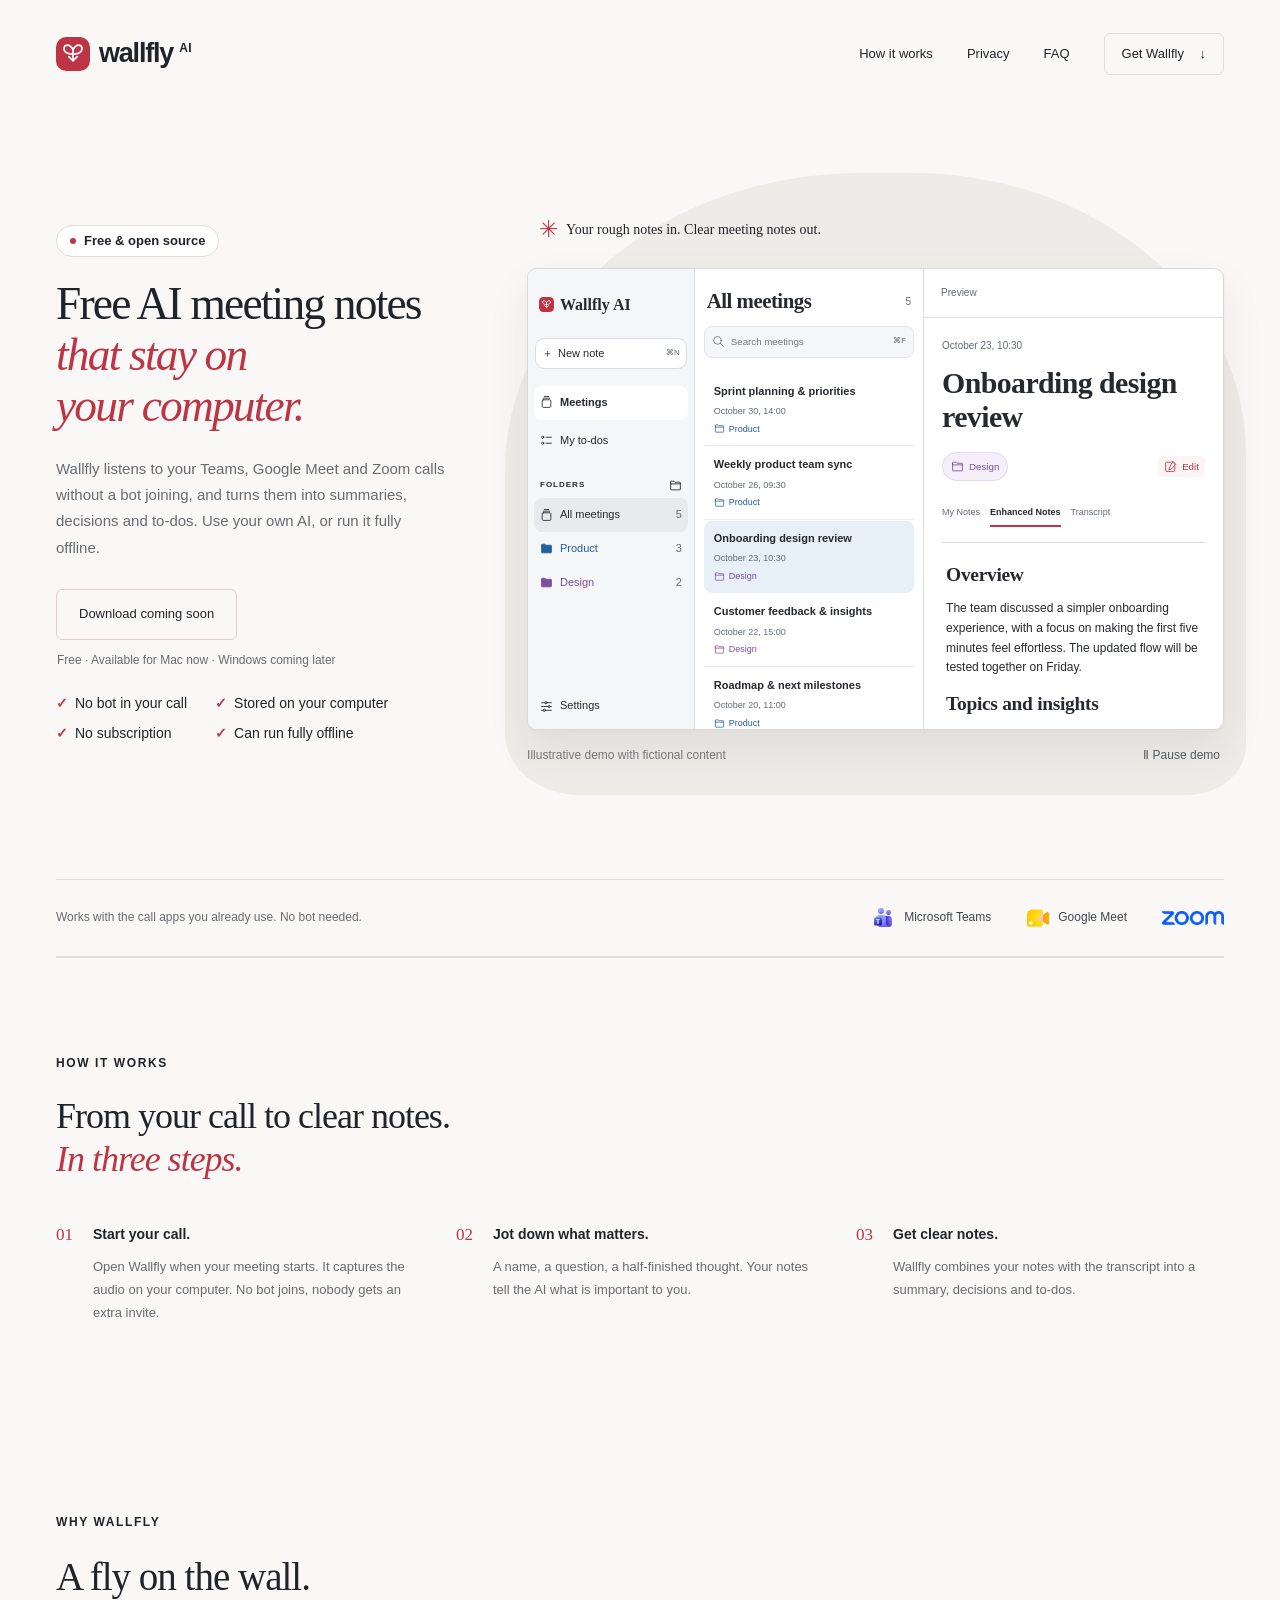
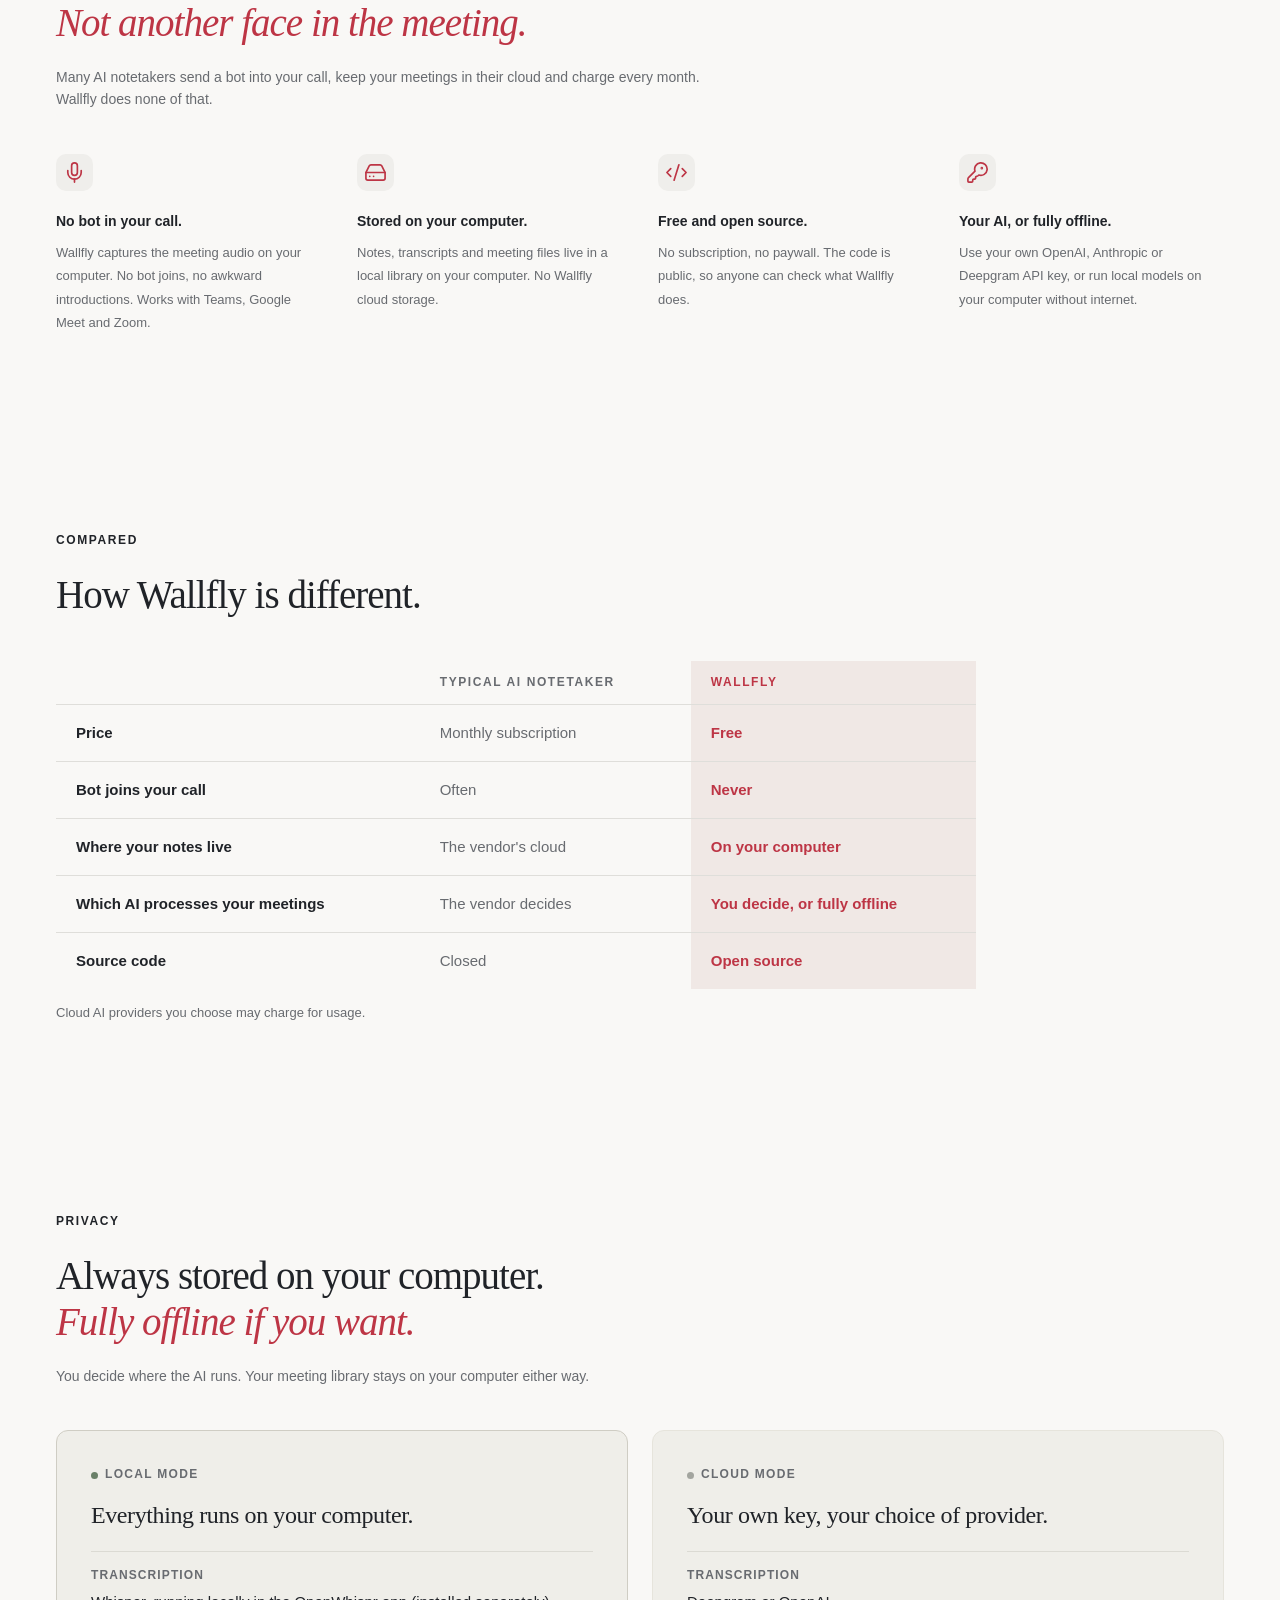
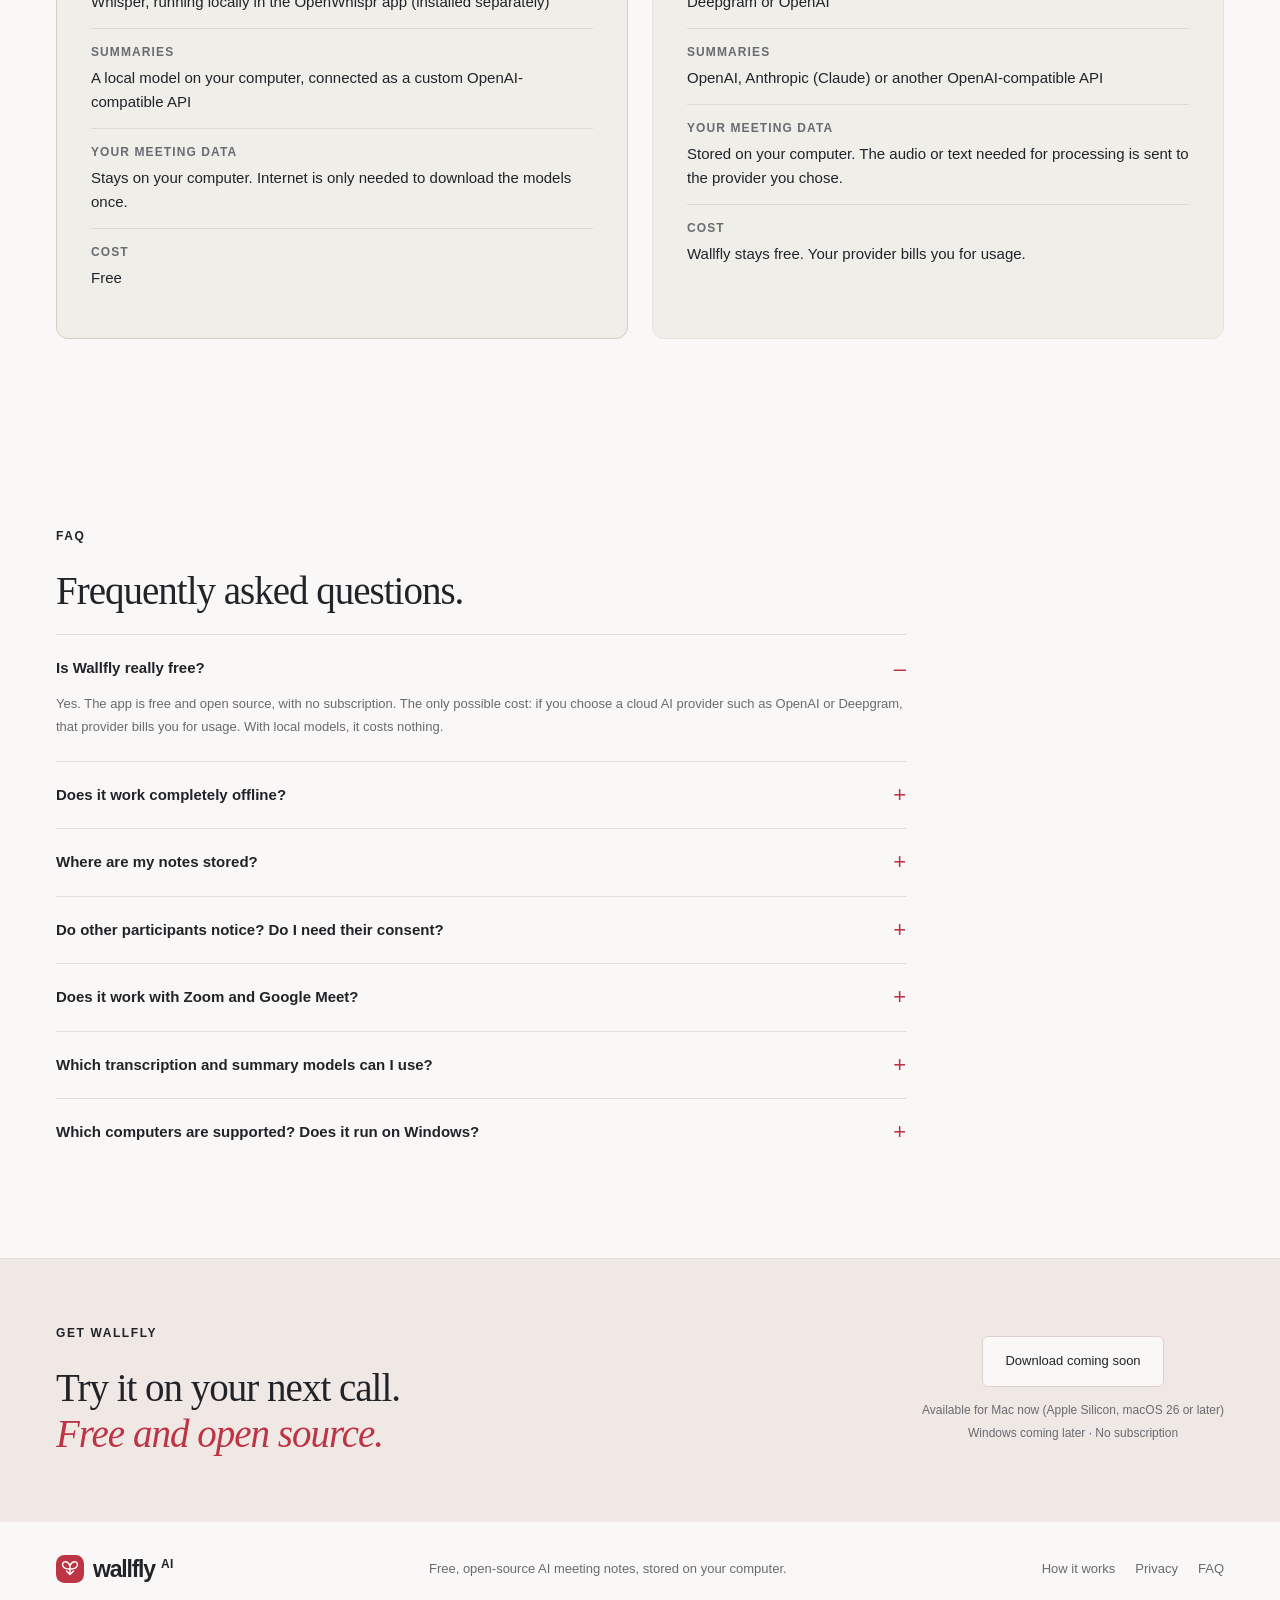
==== index.html @ dfb02931 "Make page copy platform-neutral ahead of a Windows version Replace "on your Mac" with "on your compu" ====
<!doctype html>
<html lang="en">
<head>
  <meta charset="utf-8">
  <meta name="viewport" content="width=device-width, initial-scale=1">
  <meta name="theme-color" content="#f9f8f6">
  <meta name="description" content="Wallfly is a free, open-source AI meeting notetaker. No bot joins your call, your notes stay on your computer, and you can use your own AI or run it fully offline.">
  <meta property="og:title" content="Wallfly AI — Free AI meeting notes that stay on your computer">
  <meta property="og:description" content="Free and open source. No bot in your call. Notes stored on your computer. Use your own AI, or run it fully offline.">
  <meta property="og:type" content="website">
  <title>Wallfly AI — Free, open-source AI meeting notes</title>
  <link rel="icon" href="assets/wallfly.svg" type="image/svg+xml">
  <link rel="stylesheet" href="styles.css">
  <script src="script.js" defer></script>
</head>
<body>
  <a class="skip-link" href="#main">Skip to content</a>
  <header class="site-header wrap">
    <a class="brand" href="#" aria-label="Wallfly AI home"><img src="assets/wallfly.svg" width="34" height="34" alt="">wallfly<span>AI</span></a>
    <nav aria-label="Main navigation"><a href="#how-it-works">How it works</a><a href="#privacy">Privacy</a><a href="#faq">FAQ</a><a class="js-github" hidden>GitHub</a><a class="nav-download" href="#download">Get Wallfly <span aria-hidden="true">↓</span></a></nav>
  </header>
  <main id="main">
    <section class="hero wrap" aria-labelledby="hero-title">
      <div class="hero-copy">
        <p class="hero-badge"><span class="status-dot"></span> Free &amp; open source</p>
        <h1 id="hero-title">Free AI meeting notes<br><em>that stay on your&nbsp;computer.</em></h1>
        <p class="hero-description">Wallfly listens to your Teams, Google Meet and Zoom calls without a bot joining, and turns them into summaries, decisions and to-dos. Use your own AI, or run it fully offline.</p>
        <div class="cta-row">
          <a class="button js-download" hidden download><svg viewBox="0 0 24 24" aria-hidden="true"><path d="M16.7 12.8c0-2 1.6-3 1.7-3.1-1-1.5-2.5-1.7-3-1.7-1.3-.1-2.5.8-3.2.8-.6 0-1.6-.8-2.7-.8-1.4 0-2.8.9-3.6 2.2-1.5 2.7-.4 6.7 1.1 8.8.7 1 1.5 2.1 2.6 2 1.1 0 1.5-.7 2.9-.7 1.3 0 1.7.7 2.8.7 1.2 0 1.9-1 2.6-2 .8-1.1 1.1-2.2 1.1-2.3-.1 0-2.3-.9-2.3-3.9ZM14.5 6.6c.6-.8 1-1.9.9-3-.9 0-2 .6-2.7 1.4-.6.7-1.1 1.8-1 2.8 1 .1 2.1-.5 2.8-1.2Z"/></svg>Download for Mac <span aria-hidden="true">↓</span></a>
          <a class="button button-secondary js-github" hidden><svg viewBox="0 0 24 24" aria-hidden="true"><path d="M12 .297c-6.63 0-12 5.373-12 12 0 5.303 3.438 9.8 8.205 11.385.6.113.82-.258.82-.577 0-.285-.01-1.04-.015-2.04-3.338.724-4.042-1.61-4.042-1.61C4.422 18.07 3.633 17.7 3.633 17.7c-1.087-.744.084-.729.084-.729 1.205.084 1.838 1.236 1.838 1.236 1.07 1.835 2.809 1.305 3.495.998.108-.776.417-1.305.76-1.605-2.665-.3-5.466-1.332-5.466-5.93 0-1.31.465-2.38 1.235-3.22-.135-.303-.54-1.523.105-3.176 0 0 1.005-.322 3.3 1.23.96-.267 1.98-.399 3-.405 1.02.006 2.04.138 3 .405 2.28-1.552 3.285-1.23 3.285-1.23.645 1.653.24 2.873.12 3.176.765.84 1.23 1.91 1.23 3.22 0 4.61-2.805 5.625-5.475 5.92.42.36.81 1.096.81 2.22 0 1.606-.015 2.896-.015 3.286 0 .315.21.69.825.57C20.565 22.092 24 17.592 24 12.297c0-6.627-5.373-12-12-12"/></svg>View on GitHub</a>
          <span class="coming-soon js-coming-soon">Download coming soon</span>
        </div>
        <p class="button-note">Free · Available for Mac now · Windows coming later</p>
        <ul class="trust-row" aria-label="Key facts">
          <li>No bot in your call</li>
          <li>Stored on your computer</li>
          <li>No subscription</li>
          <li>Can run fully offline</li>
        </ul>
      </div>
      <div class="hero-product">
        <div class="product-caption"><span class="tiny-star" aria-hidden="true">✳</span> Your rough notes in. Clear meeting notes out.</div>
        <div class="app-window" role="group" aria-label="Interactive Wallfly app demo with fictional meeting content">
          <div class="app-body">
            <aside class="app-sidebar" aria-label="Demo workspace">
              <div class="demo-brand"><img src="assets/wallfly.svg" width="15" height="15" alt="">Wallfly AI</div>
              <div class="demo-new-note"><span aria-hidden="true">＋</span> New note <kbd>⌘N</kbd></div>
              <div class="sidebar-link selected"><svg viewBox="0 0 24 24" fill="none" stroke="currentColor" stroke-width="1.6" stroke-linecap="round" stroke-linejoin="round" aria-hidden="true"><rect x="4" y="7" width="16" height="14" rx="2"/><path d="M6 4h12M8 1h8"/></svg> Meetings</div>
              <div class="sidebar-link"><svg viewBox="0 0 24 24" fill="none" stroke="currentColor" stroke-width="1.6" stroke-linecap="round" stroke-linejoin="round" aria-hidden="true"><circle cx="5" cy="6" r="2"/><circle cx="5" cy="17" r="2"/><path d="M11 6h10M11 17h10"/></svg> My to-dos</div>
              <div class="sidebar-label">FOLDERS <svg viewBox="0 0 24 24" fill="none" stroke="currentColor" stroke-width="1.6" stroke-linecap="round" stroke-linejoin="round" aria-hidden="true"><path d="M3 7V5a1 1 0 0 1 1-1h5l2 2h9a1 1 0 0 1 1 1v12a1 1 0 0 1-1 1H4a1 1 0 0 1-1-1V7Z"/><path d="M3 9h18"/></svg></div>
              <div class="sidebar-link current"><svg viewBox="0 0 24 24" fill="none" stroke="currentColor" stroke-width="1.6" stroke-linecap="round" stroke-linejoin="round" aria-hidden="true"><rect x="4" y="7" width="16" height="14" rx="2"/><path d="M6 4h12M8 1h8"/></svg> All meetings <small>5</small></div>
              <div class="sidebar-link demo-folder"><svg viewBox="0 0 24 24" fill="none" stroke="currentColor" stroke-width="1.6" stroke-linecap="round" stroke-linejoin="round" aria-hidden="true"><path d="M3 7V5a1 1 0 0 1 1-1h5l2 2h9a1 1 0 0 1 1 1v12a1 1 0 0 1-1 1H4a1 1 0 0 1-1-1V7Z"/><path d="M3 9h18"/></svg> Product <small>3</small></div>
              <div class="sidebar-link demo-folder folder-design"><svg viewBox="0 0 24 24" fill="none" stroke="currentColor" stroke-width="1.6" stroke-linecap="round" stroke-linejoin="round" aria-hidden="true"><path d="M3 7V5a1 1 0 0 1 1-1h5l2 2h9a1 1 0 0 1 1 1v12a1 1 0 0 1-1 1H4a1 1 0 0 1-1-1V7Z"/><path d="M3 9h18"/></svg> Design <small>2</small></div>
              <div class="sidebar-bottom"><svg viewBox="0 0 24 24" fill="none" stroke="currentColor" stroke-width="1.6" stroke-linecap="round" stroke-linejoin="round" aria-hidden="true"><path d="M3 5h6m4 0h8M3 12h12m4 0h2M3 19h3m4 0h11"/><circle cx="11" cy="5" r="2"/><circle cx="17" cy="12" r="2"/><circle cx="8" cy="19" r="2"/></svg> Settings</div>
            </aside>
            <div class="demo-library" aria-label="Demo meeting library">
              <div class="library-title"><h2>All meetings</h2><span>5</span></div>
              <div class="demo-search"><svg viewBox="0 0 24 24" fill="none" stroke="currentColor" stroke-width="1.6" stroke-linecap="round" stroke-linejoin="round" aria-hidden="true"><circle cx="10" cy="10" r="7"/><path d="m15 15 6 6"/></svg><span>Search meetings</span><kbd>⌘F</kbd></div>
              <div class="meeting-item"><strong>Sprint planning &amp; priorities</strong><time datetime="2026-10-30T14:00">October 30, 14:00</time><span class="meeting-folder"><svg viewBox="0 0 24 24" fill="none" stroke="currentColor" stroke-width="1.6" stroke-linecap="round" stroke-linejoin="round" aria-hidden="true"><path d="M3 7V5a1 1 0 0 1 1-1h5l2 2h9a1 1 0 0 1 1 1v12a1 1 0 0 1-1 1H4a1 1 0 0 1-1-1V7Z"/><path d="M3 9h18"/></svg> Product</span></div>
              <div class="meeting-item"><strong>Weekly product team sync</strong><time datetime="2026-10-26T09:30">October 26, 09:30</time><span class="meeting-folder"><svg viewBox="0 0 24 24" fill="none" stroke="currentColor" stroke-width="1.6" stroke-linecap="round" stroke-linejoin="round" aria-hidden="true"><path d="M3 7V5a1 1 0 0 1 1-1h5l2 2h9a1 1 0 0 1 1 1v12a1 1 0 0 1-1 1H4a1 1 0 0 1-1-1V7Z"/><path d="M3 9h18"/></svg> Product</span></div>
              <div class="meeting-item active"><strong>Onboarding design review</strong><time datetime="2026-10-23T10:30">October 23, 10:30</time><span class="meeting-folder folder-design"><svg viewBox="0 0 24 24" fill="none" stroke="currentColor" stroke-width="1.6" stroke-linecap="round" stroke-linejoin="round" aria-hidden="true"><path d="M3 7V5a1 1 0 0 1 1-1h5l2 2h9a1 1 0 0 1 1 1v12a1 1 0 0 1-1 1H4a1 1 0 0 1-1-1V7Z"/><path d="M3 9h18"/></svg> Design</span></div>
              <div class="meeting-item"><strong>Customer feedback &amp; insights</strong><time datetime="2026-10-22T15:00">October 22, 15:00</time><span class="meeting-folder folder-design"><svg viewBox="0 0 24 24" fill="none" stroke="currentColor" stroke-width="1.6" stroke-linecap="round" stroke-linejoin="round" aria-hidden="true"><path d="M3 7V5a1 1 0 0 1 1-1h5l2 2h9a1 1 0 0 1 1 1v12a1 1 0 0 1-1 1H4a1 1 0 0 1-1-1V7Z"/><path d="M3 9h18"/></svg> Design</span></div>
              <div class="meeting-item"><strong>Roadmap &amp; next milestones</strong><time datetime="2026-10-20T11:00">October 20, 11:00</time><span class="meeting-folder"><svg viewBox="0 0 24 24" fill="none" stroke="currentColor" stroke-width="1.6" stroke-linecap="round" stroke-linejoin="round" aria-hidden="true"><path d="M3 7V5a1 1 0 0 1 1-1h5l2 2h9a1 1 0 0 1 1 1v12a1 1 0 0 1-1 1H4a1 1 0 0 1-1-1V7Z"/><path d="M3 9h18"/></svg> Product</span></div>
            </div>
            <div class="app-content">
              <div class="preview-label">Preview</div>
              <div class="preview-document">
                <div class="meeting-meta"><time datetime="2026-10-23T10:30">October 23, 10:30</time></div>
                <h2>Onboarding design review</h2>
                <div class="demo-document-actions"><span class="demo-assign-folder demo-assigned-folder folder-design"><svg viewBox="0 0 24 24" fill="none" stroke="currentColor" stroke-width="1.6" stroke-linecap="round" stroke-linejoin="round" aria-hidden="true"><path d="M3 7V5a1 1 0 0 1 1-1h5l2 2h9a1 1 0 0 1 1 1v12a1 1 0 0 1-1 1H4a1 1 0 0 1-1-1V7Z"/><path d="M3 9h18"/></svg> Design</span><span class="demo-edit"><svg viewBox="0 0 24 24" fill="none" stroke="currentColor" stroke-width="1.6" stroke-linecap="round" stroke-linejoin="round" aria-hidden="true"><path d="M12 4H5a2 2 0 0 0-2 2v13a2 2 0 0 0 2 2h13a2 2 0 0 0 2-2v-7M15 3l6 6M10 14l-1 4 4-1L22 8l-5-5Z"/></svg> Edit</span></div>
                <div class="demo-tabs" role="tablist" aria-label="Meeting notes view">
                  <button id="notes-tab" class="demo-tab" type="button" role="tab" aria-selected="false" aria-controls="notes-panel" tabindex="-1">My Notes</button>
                  <button id="enhanced-tab" class="demo-tab active" type="button" role="tab" aria-selected="true" aria-controls="enhanced-panel">Enhanced Notes</button>
                  <button id="transcript-tab" class="demo-tab" type="button" role="tab" aria-selected="false" aria-controls="transcript-panel" tabindex="-1">Transcript</button>
                </div>
                <div class="notes-area">
                  <div id="notes-panel" role="tabpanel" aria-labelledby="notes-tab" tabindex="0" hidden>
                    <h3>My notes</h3><p>Make the first five minutes feel effortless.</p>
                    <ul><li>Simpler onboarding</li><li>Test the new flow on Friday</li><li>Jamie → first draft</li></ul>
                  </div>
                  <div id="enhanced-panel" role="tabpanel" aria-labelledby="enhanced-tab" tabindex="0">
                    <h3>Overview</h3><p>The team discussed a simpler onboarding experience, with a focus on making the first five minutes feel effortless. The updated flow will be tested together on Friday.</p>
                    <h3>Topics and insights</h3><h4>A clearer first impression</h4><ul><li>Keep the first steps focused and easy to follow.</li><li>Jamie will prepare a first draft for the team.</li></ul>
                  </div>
                  <div id="transcript-panel" role="tabpanel" aria-labelledby="transcript-tab" tabindex="0" hidden>
                    <h3>Transcript</h3><p><strong>Jamie</strong><br>Let's make the first five minutes feel effortless.</p><p><strong>Alex</strong><br>Agreed. We can try the updated flow together on Friday.</p><p class="demo-transcript-line"><strong>Jamie</strong><br>I'll put together a first draft of the new flow.</p>
                  </div>
                </div>
              </div>
            </div>
          </div>
        </div>
        <div class="demo-footer"><span>Illustrative demo with fictional content</span><button id="pause-demo" type="button" aria-pressed="false"><span aria-hidden="true">Ⅱ</span> Pause demo</button></div>
      </div>
    </section>
    <section class="compatibility wrap" aria-label="Compatible meeting apps">
      <span>Works with the call apps you already use. No bot needed.</span>
      <div class="platforms">
        <span><img class="platform-logo" src="assets/microsoft-teams.svg" width="24" height="24" alt="">Microsoft Teams</span>
        <span><img class="platform-logo" src="assets/google-meet.svg" width="24" height="24" alt="">Google Meet</span>
        <span><img class="platform-wordmark" src="assets/zoom.png" width="62" height="14" alt="Zoom"></span>
      </div>
    </section>
    <section class="workflow wrap section-space" id="how-it-works" aria-labelledby="workflow-title">
      <div class="section-heading"><p class="eyebrow">HOW IT WORKS</p><h2 id="workflow-title">From your call to clear notes.<br><em>In three steps.</em></h2></div>
      <ol class="steps">
        <li><span>01</span><div><h3>Start your call.</h3><p>Open Wallfly when your meeting starts. It captures the audio on your computer. No bot joins, nobody gets an extra invite.</p></div></li>
        <li><span>02</span><div><h3>Jot down what matters.</h3><p>A name, a question, a half-finished thought. Your notes tell the AI what is important to you.</p></div></li>
        <li><span>03</span><div><h3>Get clear notes.</h3><p>Wallfly combines your notes with the transcript into a summary, decisions and to-dos.</p></div></li>
      </ol>
    </section>
    <section class="benefits wrap section-space" id="why-wallfly" aria-labelledby="benefits-title">
      <div class="section-heading"><p class="eyebrow">WHY WALLFLY</p><h2 id="benefits-title">A fly on the wall.<br><em>Not another face in the meeting.</em></h2><p>Many AI notetakers send a bot into your call, keep your meetings in their cloud and charge every month. Wallfly does none of that.</p></div>
      <div class="benefit-grid">
        <article><span class="feature-icon" aria-hidden="true"><svg xmlns="http://www.w3.org/2000/svg" viewBox="0 0 24 24" fill="none" stroke="currentColor" stroke-width="1.75" stroke-linecap="round" stroke-linejoin="round"><path d="M12 19v3"/><path d="M19 10v2a7 7 0 0 1-14 0v-2"/><rect x="9" y="2" width="6" height="13" rx="3"/></svg></span><h3>No bot in your call.</h3><p>Wallfly captures the meeting audio on your computer. No bot joins, no awkward introductions. Works with Teams, Google Meet and Zoom.</p></article>
        <article><span class="feature-icon" aria-hidden="true"><svg xmlns="http://www.w3.org/2000/svg" viewBox="0 0 24 24" fill="none" stroke="currentColor" stroke-width="1.75" stroke-linecap="round" stroke-linejoin="round"><path d="M10 16h.01"/><path d="M2.212 11.577a2 2 0 0 0-.212.896V18a2 2 0 0 0 2 2h16a2 2 0 0 0 2-2v-5.527a2 2 0 0 0-.212-.896L18.55 5.11A2 2 0 0 0 16.76 4H7.24a2 2 0 0 0-1.79 1.11z"/><path d="M21.946 12.013H2.054"/><path d="M6 16h.01"/></svg></span><h3>Stored on your computer.</h3><p>Notes, transcripts and meeting files live in a local library on your computer. No Wallfly cloud storage.</p></article>
        <article><span class="feature-icon" aria-hidden="true"><svg xmlns="http://www.w3.org/2000/svg" viewBox="0 0 24 24" fill="none" stroke="currentColor" stroke-width="1.75" stroke-linecap="round" stroke-linejoin="round"><path d="m18 16 4-4-4-4"/><path d="m6 8-4 4 4 4"/><path d="m14.5 4-5 16"/></svg></span><h3>Free and open source.</h3><p>No subscription, no paywall. The code is public, so anyone can check what Wallfly does.</p></article>
        <article><span class="feature-icon" aria-hidden="true"><svg xmlns="http://www.w3.org/2000/svg" viewBox="0 0 24 24" fill="none" stroke="currentColor" stroke-width="1.75" stroke-linecap="round" stroke-linejoin="round"><path d="M2.586 17.414A2 2 0 0 0 2 18.828V21a1 1 0 0 0 1 1h3a1 1 0 0 0 1-1v-1a1 1 0 0 1 1-1h1a1 1 0 0 0 1-1v-1a1 1 0 0 1 1-1h.172a2 2 0 0 0 1.414-.586l.814-.814a6.5 6.5 0 1 0-4-4z"/><circle cx="16.5" cy="7.5" r=".5" fill="currentColor"/></svg></span><h3>Your AI, or fully offline.</h3><p>Use your own OpenAI, Anthropic or Deepgram API key, or run local models on your computer without internet.</p></article>
      </div>
    </section>
    <section class="compare wrap section-space" id="compare" aria-labelledby="compare-title">
      <div class="section-heading"><p class="eyebrow">COMPARED</p><h2 id="compare-title">How Wallfly is different.</h2></div>
      <table class="compare-table">
        <thead><tr><th scope="col"><span class="visually-hidden">Feature</span></th><th scope="col">Typical AI notetaker</th><th scope="col" class="is-wallfly">Wallfly</th></tr></thead>
        <tbody>
          <tr><th scope="row">Price</th><td>Monthly subscription</td><td class="is-wallfly">Free</td></tr>
          <tr><th scope="row">Bot joins your call</th><td>Often</td><td class="is-wallfly">Never</td></tr>
          <tr><th scope="row">Where your notes live</th><td>The vendor's cloud</td><td class="is-wallfly">On your computer</td></tr>
          <tr><th scope="row">Which AI processes your meetings</th><td>The vendor decides</td><td class="is-wallfly">You decide, or fully offline</td></tr>
          <tr><th scope="row">Source code</th><td>Closed</td><td class="is-wallfly">Open source</td></tr>
        </tbody>
      </table>
      <p class="compare-note">Cloud AI providers you choose may charge for usage.</p>
    </section>
    <section class="privacy wrap section-space" id="privacy" aria-labelledby="privacy-title">
      <div class="section-heading"><p class="eyebrow">PRIVACY</p><h2 id="privacy-title">Always stored on your computer.<br><em>Fully offline if you want.</em></h2><p>You decide where the AI runs. Your meeting library stays on your computer either way.</p></div>
      <div class="privacy-grid">
        <article class="privacy-card is-local">
          <p class="privacy-pill"><i></i> LOCAL MODE</p>
          <h3>Everything runs on your computer.</h3>
          <dl>
            <div><dt>Transcription</dt><dd>Whisper, running locally in the OpenWhispr app (installed separately)</dd></div>
            <div><dt>Summaries</dt><dd>A local model on your computer, connected as a custom OpenAI-compatible API</dd></div>
            <div><dt>Your meeting data</dt><dd>Stays on your computer. Internet is only needed to download the models once.</dd></div>
            <div><dt>Cost</dt><dd>Free</dd></div>
          </dl>
        </article>
        <article class="privacy-card">
          <p class="privacy-pill"><i></i> CLOUD MODE</p>
          <h3>Your own key, your choice of provider.</h3>
          <dl>
            <div><dt>Transcription</dt><dd>Deepgram or OpenAI</dd></div>
            <div><dt>Summaries</dt><dd>OpenAI, Anthropic (Claude) or another OpenAI-compatible API</dd></div>
            <div><dt>Your meeting data</dt><dd>Stored on your computer. The audio or text needed for processing is sent to the provider you chose.</dd></div>
            <div><dt>Cost</dt><dd>Wallfly stays free. Your provider bills you for usage.</dd></div>
          </dl>
        </article>
      </div>
    </section>
    <section class="faq wrap section-space" id="faq" aria-labelledby="faq-title">
      <div class="section-heading"><p class="eyebrow">FAQ</p><h2 id="faq-title">Frequently asked questions.</h2></div>
      <details class="faq-item" open>
        <summary>Is Wallfly really free?</summary>
        <p>Yes. The app is free and open source, with no subscription. The only possible cost: if you choose a cloud AI provider such as OpenAI or Deepgram, that provider bills you for usage. With local models, it costs nothing.</p>
      </details>
      <details class="faq-item">
        <summary>Does it work completely offline?</summary>
        <p>Yes, in local mode. Transcription runs locally in the OpenWhispr app (installed separately), and summaries run on a local model on your computer. You only need internet once, to download the models.</p>
      </details>
      <details class="faq-item">
        <summary>Where are my notes stored?</summary>
        <p>In a local library on your computer: notes, transcripts and meeting files. Wallfly has no cloud storage.</p>
      </details>
      <details class="faq-item">
        <summary>Do other participants notice? Do I need their consent?</summary>
        <p>No bot joins, so nothing shows up in the call. Rules for recording differ by country and company, so let people know you are taking notes.</p>
      </details>
      <details class="faq-item">
        <summary>Does it work with Zoom and Google Meet?</summary>
        <p>Yes. Wallfly captures the meeting audio on your computer, so it works with Microsoft Teams, Google Meet and Zoom. Automatic meeting detection currently works for Teams (on Mac, through the Accessibility permission). For other apps, start recording manually.</p>
      </details>
      <details class="faq-item">
        <summary>Which transcription and summary models can I use?</summary>
        <p><strong>Transcription:</strong> Deepgram (Nova-3), OpenAI, or Whisper Large V3 Turbo running locally through OpenWhispr.</p>
        <p><strong>Summaries and Enhanced Notes:</strong> OpenAI, Anthropic (Claude), or any OpenAI-compatible API, including local models. Bring your own key; cloud providers may charge for usage.</p>
      </details>
      <details class="faq-item">
        <summary>Which computers are supported? Does it run on Windows?</summary>
        <p>Wallfly is available for Mac first. It needs Apple Silicon (M1 or newer) and macOS 26 or later. A Windows version is coming later.</p>
      </details>
    </section>
    <section class="download-section" id="download" aria-labelledby="download-title">
      <div class="wrap download-inner">
        <div><p class="eyebrow">GET WALLFLY</p><h2 id="download-title">Try it on your next call.<br><em>Free and open source.</em></h2></div>
        <div class="download-action">
          <div class="cta-row">
            <a class="button js-download" hidden download><svg viewBox="0 0 24 24" aria-hidden="true"><path d="M16.7 12.8c0-2 1.6-3 1.7-3.1-1-1.5-2.5-1.7-3-1.7-1.3-.1-2.5.8-3.2.8-.6 0-1.6-.8-2.7-.8-1.4 0-2.8.9-3.6 2.2-1.5 2.7-.4 6.7 1.1 8.8.7 1 1.5 2.1 2.6 2 1.1 0 1.5-.7 2.9-.7 1.3 0 1.7.7 2.8.7 1.2 0 1.9-1 2.6-2 .8-1.1 1.1-2.2 1.1-2.3-.1 0-2.3-.9-2.3-3.9ZM14.5 6.6c.6-.8 1-1.9.9-3-.9 0-2 .6-2.7 1.4-.6.7-1.1 1.8-1 2.8 1 .1 2.1-.5 2.8-1.2Z"/></svg>Download for Mac <span aria-hidden="true">↓</span></a>
            <a class="button button-secondary js-github" hidden><svg viewBox="0 0 24 24" aria-hidden="true"><path d="M12 .297c-6.63 0-12 5.373-12 12 0 5.303 3.438 9.8 8.205 11.385.6.113.82-.258.82-.577 0-.285-.01-1.04-.015-2.04-3.338.724-4.042-1.61-4.042-1.61C4.422 18.07 3.633 17.7 3.633 17.7c-1.087-.744.084-.729.084-.729 1.205.084 1.838 1.236 1.838 1.236 1.07 1.835 2.809 1.305 3.495.998.108-.776.417-1.305.76-1.605-2.665-.3-5.466-1.332-5.466-5.93 0-1.31.465-2.38 1.235-3.22-.135-.303-.54-1.523.105-3.176 0 0 1.005-.322 3.3 1.23.96-.267 1.98-.399 3-.405 1.02.006 2.04.138 3 .405 2.28-1.552 3.285-1.23 3.285-1.23.645 1.653.24 2.873.12 3.176.765.84 1.23 1.91 1.23 3.22 0 4.61-2.805 5.625-5.475 5.92.42.36.81 1.096.81 2.22 0 1.606-.015 2.896-.015 3.286 0 .315.21.69.825.57C20.565 22.092 24 17.592 24 12.297c0-6.627-5.373-12-12-12"/></svg>View on GitHub</a>
            <span class="coming-soon js-coming-soon">Download coming soon</span>
          </div>
          <p>Available for Mac now (Apple Silicon, macOS 26 or later)<br>Windows coming later · No subscription</p>
        </div>
      </div>
    </section>
  </main>
  <footer class="site-footer wrap">
    <a class="brand" href="#" aria-label="Wallfly AI home"><img src="assets/wallfly.svg" width="28" height="28" alt="">wallfly<span>AI</span></a>
    <span>Free, open-source AI meeting notes, stored on your computer.</span>
    <nav class="footer-links" aria-label="Footer"><a href="#how-it-works">How it works</a><a href="#privacy">Privacy</a><a href="#faq">FAQ</a><a class="js-github" hidden>GitHub</a></nav>
    <!-- TODO before going public: add license, contact, Impressum and privacy policy (Datenschutzerklärung) links. -->
  </footer>
</body>
</html>
---- styles.css ----
:root {
  --paper:#f9f8f6;
  --ink:#202328;
  --muted:#686b70;
  --line:#dfdeda;
  --red:#bd3545;
  --rose:#f4e7e5;
  --serif:Georgia,'Times New Roman',serif;
  --sans:-apple-system,BlinkMacSystemFont,'Segoe UI',sans-serif;
}

* {
  box-sizing:border-box;
}

html {
  scroll-behavior:smooth;
  scroll-padding-top:30px;
}

body {
  margin:0;
  background:var(--paper);
  color:var(--ink);
  font-family:var(--sans);
  font-size:15px;
  line-height:1.6;
}

a {
  color:inherit;
  text-decoration:none;
}

button {
  font:inherit;
  cursor:pointer;
}

button,a {
  -webkit-tap-highlight-color:transparent;
}

a:focus-visible,button:focus-visible {
  outline:3px solid var(--red);
  outline-offset:5px;
}

button:disabled {
  cursor:default;
}

[hidden] {
  display:none!important;
}

.wrap {
  max-width:1280px;
  width:calc(100% - 112px);
  margin-inline:auto;
}

.site-header {
  height:108px;
  display:flex;
  justify-content:space-between;
  align-items:center;
}

.brand {
  display:inline-flex;
  gap:9px;
  align-items:center;
  font-size:27px;
  font-weight:650;
  letter-spacing:-1.2px;
}

.brand span {
  font-size:12px;
  letter-spacing:.5px;
  margin:0 0 10px -3px;
  font-weight:600;
}

.site-header nav {
  display:flex;
  align-items:center;
  gap:34px;
  font-size:13px;
}

.site-header nav>a:hover {
  color:var(--red);
}

.nav-download {
  border:1px solid var(--line);
  padding:10px 17px;
  border-radius:6px;
}

.nav-download span {
  margin-left:12px;
}

.hero {
  display:grid;
  grid-template-columns:.85fr 1.4fr;
  gap:48px;
  padding-top:65px;
  padding-bottom:82px;
  align-items:center;
}

.eyebrow {
  font-size:12px;
  letter-spacing:1.6px;
  font-weight:600;
  margin:0 0 22px;
  display:flex;
  align-items:center;
  gap:8px;
}

.hero-badge {
  display:inline-flex;
  align-items:center;
  gap:8px;
  margin:0 0 22px;
  padding:6px 13px;
  font-size:13px;
  font-weight:600;
  line-height:1.4;
  background:#fff;
  border:1px solid var(--line);
  border-radius:999px;
}

.status-dot {
  width:6px;
  height:6px;
  flex-shrink:0;
  background:var(--red);
  border-radius:50%;
}

h1,h2,h3,p {
  margin-top:0;
}

h1 {
  font-family:var(--serif);
  font-size:clamp(36px,3.55vw,51px);
  font-weight:400;
  line-height:1.12;
  letter-spacing:-1.8px;
  margin-bottom:24px;
}

em {
  font-family:var(--serif);
  font-weight:400;
  color:var(--red);
}

.hero-description {
  max-width:390px;
  color:var(--muted);
  font-size:15px;
  line-height:1.75;
  margin-bottom:28px;
}

.button {
  display:inline-flex;
  align-items:center;
  justify-content:center;
  gap:12px;
  padding:14px 21px;
  background:var(--red);
  color:white;
  border:1px solid transparent;
  border-radius:6px;
  font-size:13px;
  font-weight:550;
  box-shadow:0 2px 3px #75212a15;
  transition:background .2s,transform .2s;
}

.button:hover {
  background:#a22938;
  transform:translateY(-2px);
}

.button>svg {
  width:19px;
  height:19px;
  fill:currentColor;
}

.button>span {
  margin-left:12px;
  font-size:17px;
}

.button-secondary {
  background:transparent;
  color:var(--ink);
  border:1px solid var(--line);
  box-shadow:none;
}

.button-secondary:hover {
  background:#fff;
  border-color:#c9c7c1;
}

.button-secondary>svg {
  fill:currentColor;
}

.cta-row {
  display:flex;
  flex-wrap:wrap;
  align-items:center;
  gap:12px;
}

.trust-row {
  list-style:none;
  display:grid;
  grid-template-columns:repeat(2,max-content);
  gap:8px 28px;
  margin:22px 0 0;
  padding:0;
  font-size:14px;
  color:var(--ink);
}

.trust-row li {
  display:flex;
  align-items:center;
  gap:7px;
}

.trust-row li::before {
  content:'\2713';
  color:var(--red);
  font-weight:700;
}

.button-note {
  font-size:12px;
  color:var(--muted);
  margin:11px 0 0 1px;
}

.hero-product {
  min-width:0;
  position:relative;
  padding:39px 0 28px;
}

.hero-product:before {
  content:'';
  position:absolute;
  inset:0 -22px 2px;
  background:#eeece8;
  border-radius:48% 45% 8% 10%;
  z-index:-1;
}

.product-caption {
  font-family:var(--serif);
  font-size:14px;
  margin:0 0 19px 12px;
  display:flex;
  align-items:center;
  gap:8px;
}

.tiny-star {
  color:var(--red);
  font-size:23px;
}

/* A compact version of the app's three-pane library and preview. */
.app-window {
  background:#fff;
  border:1px solid #d8d9db;
  border-radius:10px;
  overflow:hidden;
  box-shadow:0 20px 45px #28242412,0 2px 5px #28242406;
  container-type:inline-size;
}

.app-body {
  display:grid;
  grid-template-columns:24% 33% 43%;
  height:460px;
  color:#26292d;
}

.app-body svg {
  width:13px;
  height:13px;
  flex-shrink:0;
}

.app-sidebar {
  min-width:0;
  background:#f5f6f7;
  padding:23px 6px 12px;
  position:relative;
  border-right:1px solid #dedfe2;
  font-size:clamp(8px,1.6cqw,11px);
}

.demo-brand {
  display:flex;
  align-items:center;
  gap:6px;
  padding:0 5px;
  margin-bottom:20px;
  font-family:var(--serif);
  font-size:clamp(12px,2.4cqw,16px);
  font-weight:700;
  white-space:nowrap;
}

.demo-new-note {
  display:flex;
  align-items:center;
  gap:5px;
  background:white;
  border:1px solid #d8dbe0;
  border-radius:9px;
  padding:6px;
  margin:0 1px 17px;
  white-space:nowrap;
}

.app-body kbd {
  font:inherit;
  font-size:8px;
  color:#636b75;
  margin-left:auto;
}

.sidebar-link {
  display:flex;
  gap:7px;
  align-items:center;
  padding:8px 6px;
  border-radius:8px;
  white-space:nowrap;
}

.sidebar-link.selected {
  background:#fff;
  font-weight:600;
  margin-bottom:4px;
}

.sidebar-link.current {
  background:#e8eaed;
}

.sidebar-link small {
  margin-left:auto;
  font-size:inherit;
  color:#626a75;
}

.sidebar-label {
  display:flex;
  justify-content:space-between;
  align-items:center;
  font-size:8px;
  font-weight:650;
  letter-spacing:1px;
  margin:22px 6px 6px;
}

.demo-folder {
  color:#245f9e;
}

.demo-folder svg {
  fill:currentColor;
  stroke:currentColor;
}

.sidebar-bottom {
  position:absolute;
  bottom:14px;
  left:12px;
  display:flex;
  align-items:center;
  gap:7px;
}

.demo-library {
  min-width:0;
  padding:20px 9px;
  border-right:1px solid #dedfe2;
  overflow:auto;
  scrollbar-width:thin;
}

.library-title {
  display:flex;
  justify-content:space-between;
  align-items:center;
  padding:0 3px;
  margin-bottom:12px;
}

.library-title h2 {
  font-family:var(--serif);
  font-size:clamp(15px,3cqw,21px);
  line-height:1.2;
  font-weight:700;
  letter-spacing:-.5px;
  margin:0;
}

.library-title>span {
  font-size:10px;
  color:#626a75;
}

.demo-search {
  display:flex;
  align-items:center;
  gap:6px;
  background:#f5f6f7;
  border:1px solid #e2e4e8;
  border-radius:8px;
  padding:7px;
  margin-bottom:16px;
  color:#74787d;
  font-size:clamp(7px,1.4cqw,10px);
  white-space:nowrap;
}

.meeting-item {
  padding:10px;
  margin:0 0 1px;
  border-bottom:1px solid #e9eaed;
  font-size:clamp(8px,1.6cqw,11px);
  line-height:1.4;
}

.meeting-item strong {
  font-weight:600;
  display:block;
  margin-bottom:6px;
}

.meeting-item>time {
  display:block;
  color:#626a75;
  font-size:9px;
  white-space:nowrap;
}

.meeting-folder {
  display:flex;
  align-items:center;
  gap:4px;
  margin-top:5px;
  color:#245f9e;
  font-size:9px;
}

.meeting-folder svg {
  width:11px;
  height:11px;
}

.meeting-item.active {
  background:#e7f0f8;
  border-color:transparent;
  border-radius:8px;
}

.app-content {
  min-width:0;
  overflow:auto;
  scrollbar-width:thin;
}

.preview-label {
  padding:16px 17px;
  border-bottom:1px solid #dedfe2;
  color:#626a75;
  font-size:10px;
}

.preview-document {
  padding:20px 18px 25px;
}

.meeting-meta {
  color:#626a75;
  font-size:clamp(8px,1.5cqw,10px);
  margin-bottom:12px;
}

.app-content h2 {
  font-family:var(--serif);
  font-size:clamp(23px,4.3cqw,31px);
  font-weight:700;
  line-height:1.15;
  letter-spacing:-.6px;
  margin-bottom:17px;
}

.demo-document-actions {
  display:flex;
  justify-content:space-between;
  align-items:center;
  gap:8px;
  margin-bottom:24px;
  font-size:clamp(7px,1.4cqw,10px);
}

.demo-assign-folder,.demo-edit {
  display:flex;
  align-items:center;
  gap:5px;
  white-space:nowrap;
}

.demo-assign-folder {
  border:1px solid #d9dce1;
  border-radius:20px;
  background:#f5f6f7;
  padding:6px 8px;
}

.demo-assigned-folder {
  color:#245f9e;
  background:#edf4fb;
  border-color:#d5e3f1;
}

.folder-design {
  color:#7c4e9b;
}

.demo-assigned-folder.folder-design {
  background:#f5effa;
  border-color:#e5d7ef;
}

.demo-edit {
  padding:3px 6px;
  border-radius:4px;
  color:var(--red);
  background:#fcf5f6;
}

.demo-tabs {
  display:flex;
  gap:10px;
  border-bottom:1px solid #d7dbe0;
  padding-bottom:15px;
}

.demo-tab {
  border:0;
  border-bottom:2px solid transparent;
  background:none;
  padding:0 0 5px;
  font-size:clamp(7px,1.3cqw,9px);
  color:#626a75;
  white-space:nowrap;
}

.demo-tab.active {
  border-bottom-color:var(--red);
  color:#26292d;
  font-weight:600;
}

.notes-area {
  font-size:clamp(12px,1.7cqw,13px);
  line-height:1.65;
  padding:20px 4px 0;
}

.notes-area [role=tabpanel] {
  animation:panel-fade .25s ease-out;
}

@keyframes panel-fade {
  from { opacity:0; }
  to { opacity:1; }
}

.notes-area p {
  margin-bottom:14px;
}

.notes-area h3 {
  font-family:var(--serif);
  font-size:clamp(16px,2.8cqw,20px);
  font-weight:700;
  line-height:1.25;
  margin:0 0 12px;
  letter-spacing:-.3px;
}

.notes-area h4 {
  font-size:inherit;
  font-weight:650;
  margin:0 0 8px;
}

.notes-area ul {
  padding-left:15px;
  margin:0 0 14px;
}

.notes-area li {
  padding-bottom:4px;
}

.demo-footer {
  display:flex;
  justify-content:space-between;
  align-items:center;
  margin-top:12px;
  gap:5px;
  color:#797a7c;
  font-size:12px;
}

.demo-footer button {
  border:0;
  background:transparent;
  padding:4px;
  color:#565d66;
  font-size:12px;
}

.demo-footer button:hover {
  color:var(--red);
}

.compatibility {
  display:flex;
  justify-content:space-between;
  align-items:center;
  gap:24px;
  border-top:1px solid var(--line);
  border-bottom:1px solid var(--line);
  padding:26px 0;
  font-size:12px;
  color:var(--muted);
}

.platforms {
  display:flex;
  gap:35px;
  align-items:center;
  color:#41464d;
  font-weight:500;
}

.platforms>span {
  display:flex;
  align-items:center;
  gap:8px;
  white-space:nowrap;
}

.platform-logo,.platform-wordmark {
  display:block;
  flex-shrink:0;
  object-fit:contain;
}

.platform-logo {
  width:24px;
  height:24px;
}

.platform-wordmark {
  width:62px;
  height:14px;
}

.section-space {
  padding-top:96px;
  padding-bottom:92px;
}

.section-heading {
  max-width:650px;
}

.section-heading h2,.workflow h2,.download-section h2 {
  font-family:var(--serif);
  font-weight:400;
  font-size:39px;
  line-height:1.18;
  letter-spacing:-1px;
  margin-bottom:20px;
}

.section-heading>p:last-child {
  color:var(--muted);
  font-size:14px;
}

.benefit-grid {
  display:grid;
  grid-template-columns:repeat(4,1fr);
  gap:36px;
  margin-top:43px;
}

.feature-icon {
  display:flex;
  align-items:center;
  justify-content:center;
  width:37px;
  height:37px;
  border-radius:10px;
  background:#efeeeb;
  color:var(--red);
  font-size:24px;
  margin-bottom:19px;
}

.feature-icon svg {
  width:23px;
  height:23px;
}

.benefit-grid h3,.steps h3 {
  font-size:14px;
  font-weight:600;
  margin:0 0 9px;
}

.benefit-grid p,.steps p {
  font-size:13px;
  color:var(--muted);
  line-height:1.8;
  margin-bottom:8px;
}

.workflow {
  border-top:1px solid var(--line);
}

.workflow h2 {
  font-size:36px;
}

.steps {
  list-style:none;
  margin:43px 0 0;
  padding:0;
  display:grid;
  grid-template-columns:repeat(3,1fr);
  gap:32px;
}

.steps li {
  display:flex;
  gap:20px;
}

.steps li>span {
  font-family:var(--serif);
  color:var(--red);
  font-size:17px;
  line-height:1.4;
}

.steps p {
  margin:0;
  max-width:350px;
}

.compare-table {
  width:100%;
  max-width:920px;
  margin-top:43px;
  border-collapse:collapse;
  text-align:left;
}

.compare-table thead th {
  padding:12px 20px;
  font-size:12px;
  font-weight:600;
  letter-spacing:1.6px;
  text-transform:uppercase;
  color:var(--muted);
  border-bottom:1px solid var(--line);
}

.compare-table tbody tr+tr>* {
  border-top:1px solid var(--line);
}

.compare-table th[scope=row] {
  padding:16px 20px;
  font-size:15px;
  font-weight:600;
  color:var(--ink);
}

.compare-table td {
  padding:16px 20px;
  font-size:15px;
  color:var(--muted);
}

.compare-table .is-wallfly {
  background:#f0e8e5;
  color:var(--red);
  font-weight:600;
}

.compare-table thead .is-wallfly {
  letter-spacing:1.6px;
}

.compare-note {
  font-size:13px;
  color:var(--muted);
  margin:14px 0 0;
}

.visually-hidden {
  position:absolute;
  width:1px;
  height:1px;
  margin:-1px;
  padding:0;
  overflow:hidden;
  clip:rect(0 0 0 0);
  white-space:nowrap;
  border:0;
}

.privacy-grid {
  display:grid;
  grid-template-columns:1fr 1fr;
  gap:24px;
  margin-top:43px;
}

.privacy-card {
  background:#efeee9;
  border:1px solid #e6e4dc;
  border-radius:12px;
  padding:34px;
}

.privacy-card.is-local {
  border-color:#cfcdc4;
}

.privacy-pill {
  display:flex;
  align-items:center;
  gap:7px;
  margin:0 0 16px;
  font-size:12px;
  font-weight:600;
  letter-spacing:1.3px;
  color:var(--muted);
}

.privacy-pill i {
  width:7px;
  height:7px;
  border-radius:50%;
  background:#a3a59f;
}

.privacy-card.is-local .privacy-pill i {
  background:#6a8068;
}

.privacy-card h3 {
  font-family:var(--serif);
  font-size:24px;
  line-height:1.2;
  font-weight:400;
  letter-spacing:-.4px;
  margin-bottom:22px;
}

.privacy-card dl {
  margin:0;
}

.privacy-card dl>div {
  padding:14px 0;
  border-top:1px solid #dbdad3;
}

.privacy-card dt {
  font-size:12px;
  font-weight:600;
  letter-spacing:1.1px;
  text-transform:uppercase;
  color:var(--muted);
}

.privacy-card dd {
  font-size:15px;
  color:var(--ink);
  margin:4px 0 0;
}

.download-section {
  background:#f0e8e5;
  border-top:1px solid #e7dcda;
}

.download-inner {
  display:flex;
  justify-content:space-between;
  align-items:center;
  gap:36px;
  padding-block:65px;
}

.download-section h2 {
  font-size:39px;
  margin:0;
}

.download-action {
  text-align:center;
  flex-shrink:0;
}

.download-action .cta-row {
  justify-content:center;
}

.coming-soon {
  display:inline-flex;
  align-items:center;
  min-height:51px;
  background:var(--paper);
  border:1px solid #dfd1ce;
  border-radius:6px;
  padding:14px 22px;
  font-size:13px;
}

.download-action p {
  font-size:12px;
  color:var(--muted);
  margin:12px 0 0;
  line-height:1.9;
}

.faq>.section-heading,.faq-item {
  max-width:850px;
}

.faq-item {
  border-top:1px solid var(--line);
  padding:22px 0;
}

.faq-item summary {
  display:flex;
  justify-content:space-between;
  align-items:center;
  gap:20px;
  cursor:pointer;
  list-style:none;
  font-size:15px;
  font-weight:600;
  line-height:1.5;
}

.faq-item summary::-webkit-details-marker {
  display:none;
}

.faq-item summary::after {
  content:'+';
  flex-shrink:0;
  font-size:22px;
  font-weight:400;
  line-height:1;
  color:var(--red);
}

.faq-item[open] summary::after {
  content:'\2013';
}

.faq-item summary:focus-visible {
  outline:3px solid var(--red);
  outline-offset:6px;
  border-radius:3px;
}

.faq-item summary+p {
  margin-top:12px;
}

.faq-item p {
  font-size:13px;
  color:var(--muted);
  line-height:1.8;
  margin-bottom:10px;
}

.faq-item p:last-child {
  margin-bottom:0;
}

.faq-item strong {
  color:var(--ink);
  font-weight:600;
}

.site-footer {
  display:flex;
  align-items:center;
  justify-content:space-between;
  gap:20px;
  padding-block:29px;
}

.site-footer .brand {
  font-size:23px;
}

.site-footer>span {
  font-size:13px;
  color:var(--muted);
}

.footer-links {
  display:flex;
  gap:20px;
  font-size:13px;
  color:var(--muted);
}

.footer-links a:hover {
  color:var(--ink);
}

.skip-link {
  position:fixed;
  top:-70px;
  left:16px;
  padding:12px;
  background:white;
  z-index:10;
}

.skip-link:focus {
  top:12px;
}

@media(min-width:1500px) {
  .hero {
    gap:65px;
    padding-block:90px;
  }
}

@media(max-width:1100px) {
  .wrap {
    width:calc(100% - 64px);
  }
  .hero {
    gap:30px;
    grid-template-columns:.8fr 1.2fr;
  }
  .hero-product:before {
    inset-inline:-12px;
  }
  .benefit-grid {
    grid-template-columns:repeat(2,1fr);
  }
  .platforms {
    gap:20px;
  }
  .hero-description {
    font-size:14px;
  }
}

@media(min-width:851px) and (max-width:1100px) {
  .app-body { grid-template-columns:22% 30% 48%; }
  .app-sidebar { padding-inline:4px; }
  .sidebar-link { gap:4px; padding-inline:4px; }
  .demo-search kbd,.demo-new-note kbd { display:none; }
  .preview-document { padding-inline:12px; }
  .demo-tabs { gap:6px; }
}

@media(max-width:850px) {
  .hero {
    grid-template-columns:1fr;
    padding-top:40px;
    gap:35px;
    padding-bottom:65px;
  }
  .hero-copy {
    max-width:590px;
  }
  h1 {
    font-size:49px;
    max-width:590px;
  }
  .hero-description {
    max-width:440px;
  }
  .hero-product {
    max-width:650px;
    width:100%;
    margin-inline:auto;
  }
  .compatibility {
    flex-direction:column;
    gap:16px;
    padding-block:24px;
  }
  .benefit-grid {
    gap:26px;
  }
  .steps,.privacy-grid {
    grid-template-columns:1fr;
  }
  .workflow h2 {
    font-size:30px;
  }
  .section-heading h2 {
    font-size:35px;
  }
  .download-section h2 {
    font-size:32px;
  }
  .download-inner {
    gap:25px;
  }
  .site-footer>span {
    display:none;
  }
  .section-space {
    padding-block:70px;
  }
}

@media(max-width:560px) {
  .app-body { grid-template-columns:1fr; height:460px; }
  .app-sidebar,.demo-library { display:none; }
  .preview-label { padding:12px 22px; font-size:11px; }
  .preview-document { padding:22px; }
  .app-content h2 { font-size:30px; }
  .meeting-meta { font-size:10px; }
  .demo-document-actions { font-size:10px; }
  .demo-tabs { gap:14px; }
  .demo-tab { font-size:10px; }
  .notes-area { font-size:12px; }
  .notes-area h3 { font-size:21px; }

  .wrap {
    width:calc(100% - 40px);
  }
  .site-header {
    height:80px;
  }
  .brand {
    font-size:25px;
  }
  .brand img {
    width:30px;
    height:30px;
  }
  .site-header nav {
    gap:0;
  }
  .site-header nav>a:not(.nav-download) {
    display:none;
  }
  .nav-download {
    padding:8px 11px;
    font-size:12px;
  }
  .nav-download span {
    margin-left:6px;
  }
  .hero {
    padding-top:32px;
    gap:25px;
  }
  h1 {
    font-size:39px;
    letter-spacing:-1.2px;
    line-height:1.12;
  }
  .hero-description {
    font-size:14px;
  }
  .hero-product {
    padding-top:30px;
  }
  .hero-product:before {
    inset-inline:-9px;
  }
  .product-caption {
    font-size:12px;
    margin-left:5px;
    margin-bottom:14px;
  }
  .platforms {
    gap:15px;
    width:100%;
    justify-content:center;
  }
  .platforms>span {
    gap:5px;
    font-size:12px;
  }
  .platform-logo {
    width:19px;
    height:19px;
  }
  .platform-wordmark {
    width:49px;
    height:11px;
  }
  .section-space {
    padding-block:54px;
  }
  .section-heading h2,.workflow h2 {
    font-size:31px;
  }
  .section-heading>p:last-child {
    font-size:13px;
  }
  .eyebrow {
    letter-spacing:1.1px;
    margin-bottom:17px;
  }
  .benefit-grid {
    grid-template-columns:1fr;
    gap:27px;
    margin-top:30px;
  }
  .benefit-grid article {
    position:relative;
    padding-left:53px;
  }
  .feature-icon {
    position:absolute;
    left:0;
    top:0;
    width:34px;
    height:34px;
    font-size:22px;
  }
  .benefit-grid h3 {
    font-size:13px;
  }
  .benefit-grid p {
    font-size:12px;
  }
  .privacy-card {
    padding:25px;
  }
  .compare-table th,.compare-table td {
    padding:12px 10px;
    font-size:13px;
  }
  .download-inner {
    flex-direction:column;
    align-items:flex-start;
    padding-block:45px;
    gap:28px;
  }
  .download-section h2 {
    font-size:32px;
  }
  .download-action {
    text-align:left;
  }
  .download-action p {
    font-size:12px;
  }
  .site-footer {
    flex-wrap:wrap;
    align-items:flex-start;
  }
}

@media(prefers-reduced-motion:reduce) {
  html {
    scroll-behavior:auto;
  }
  .notes-area [role=tabpanel] {
    animation:none;
  }
  *,*:before,*:after {
    animation:none!important;
    transition:none!important;
  }
}
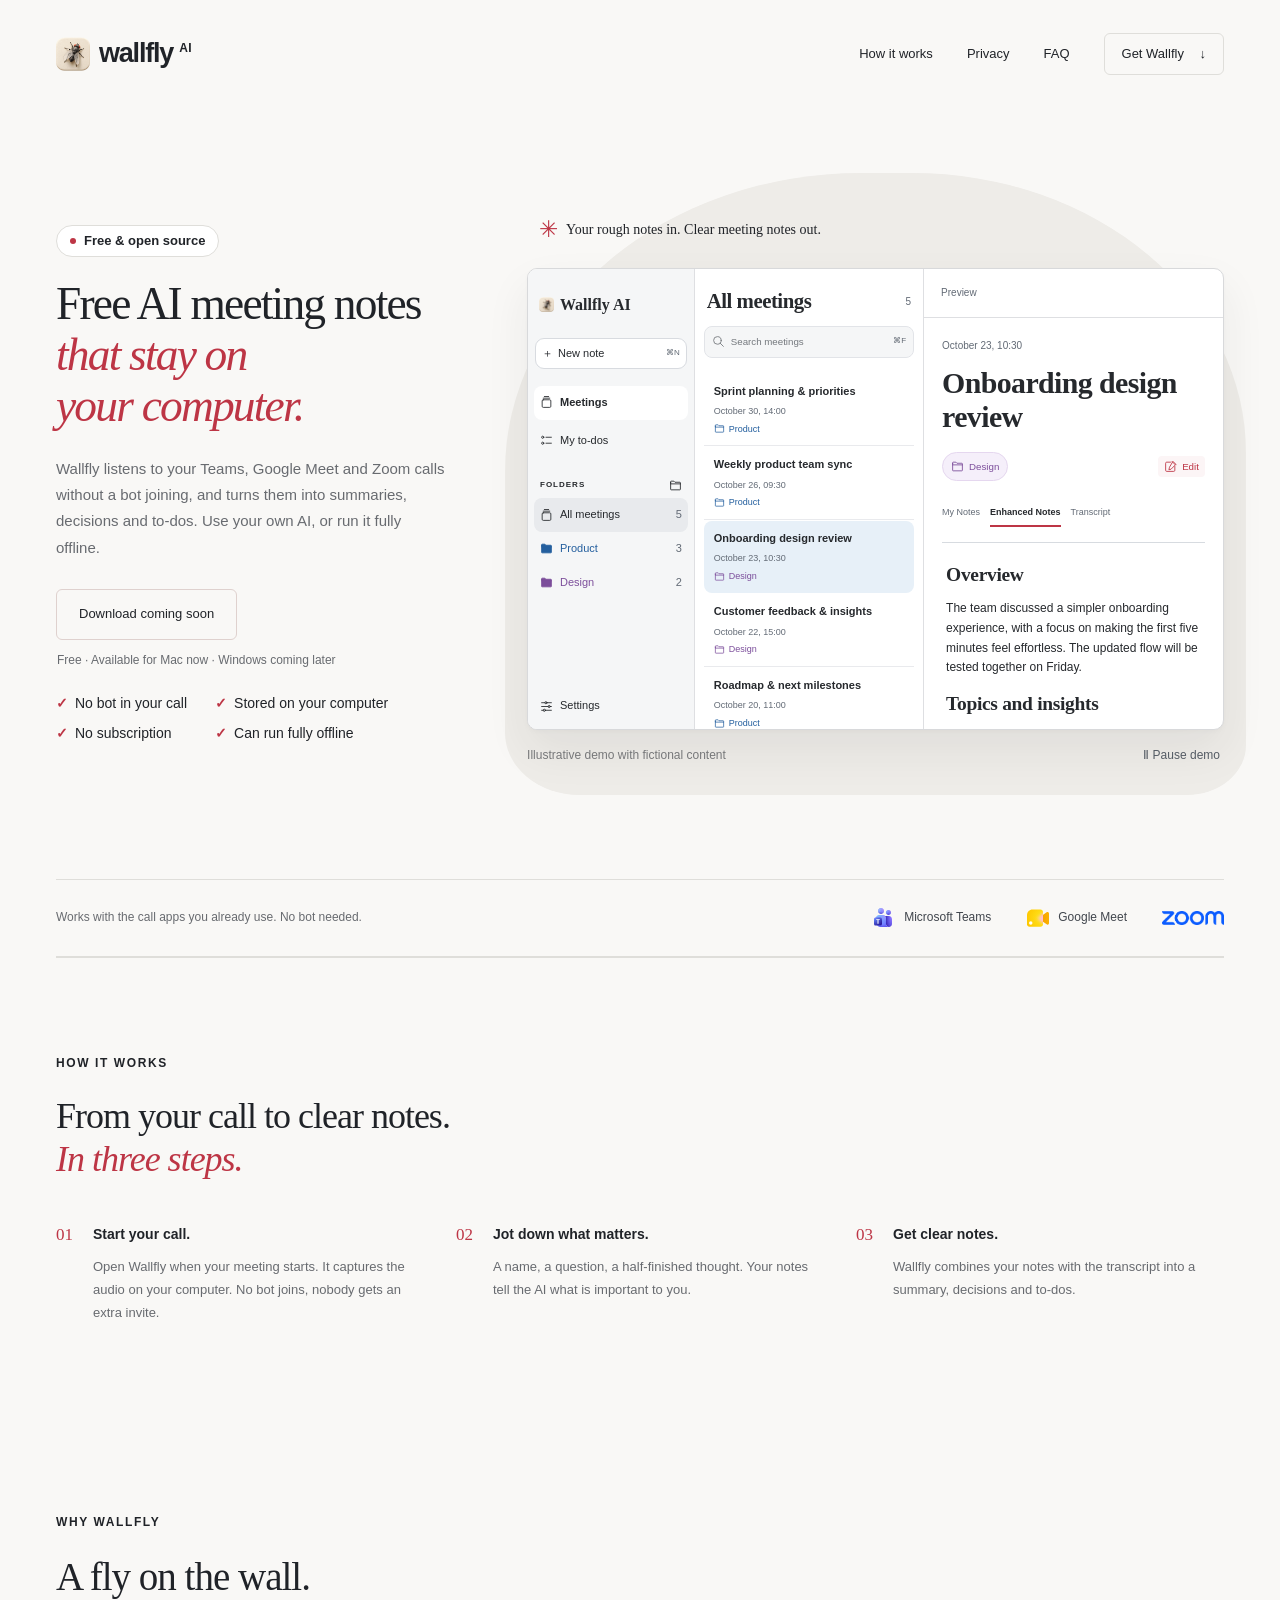
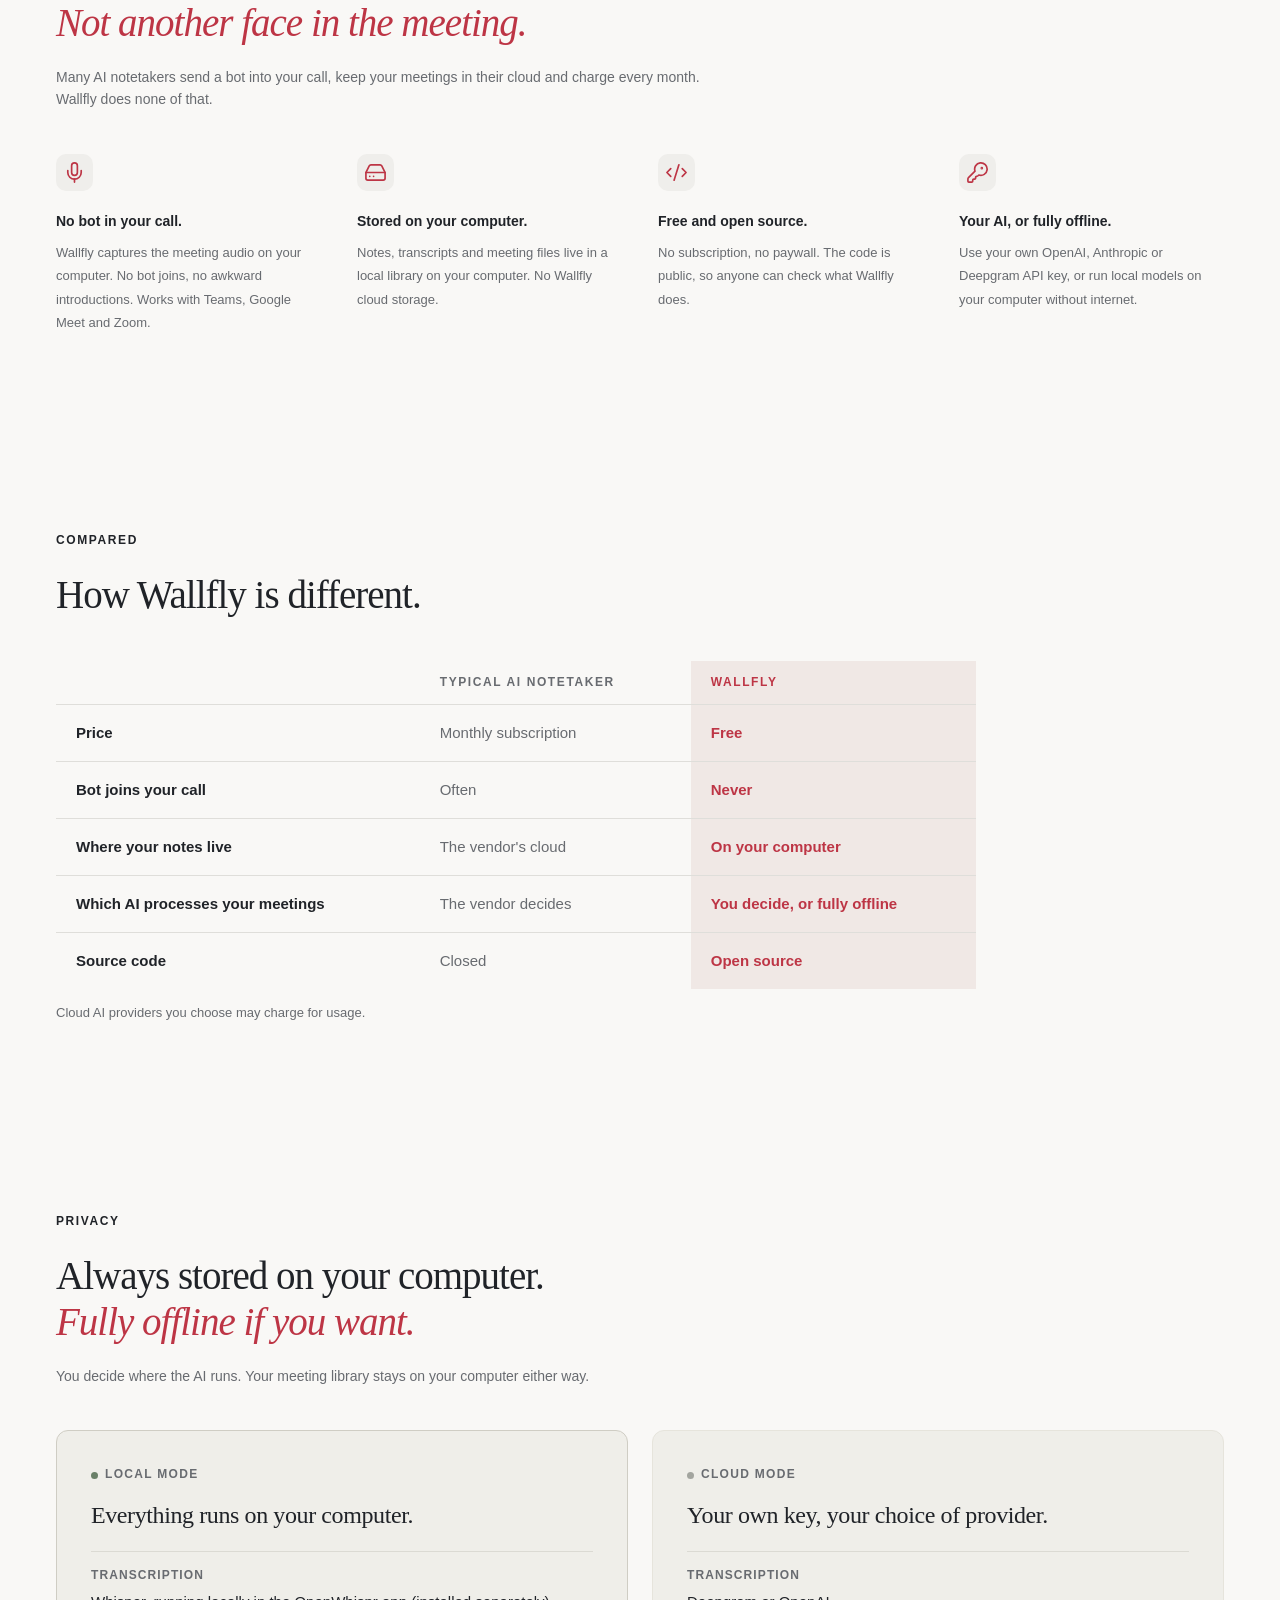
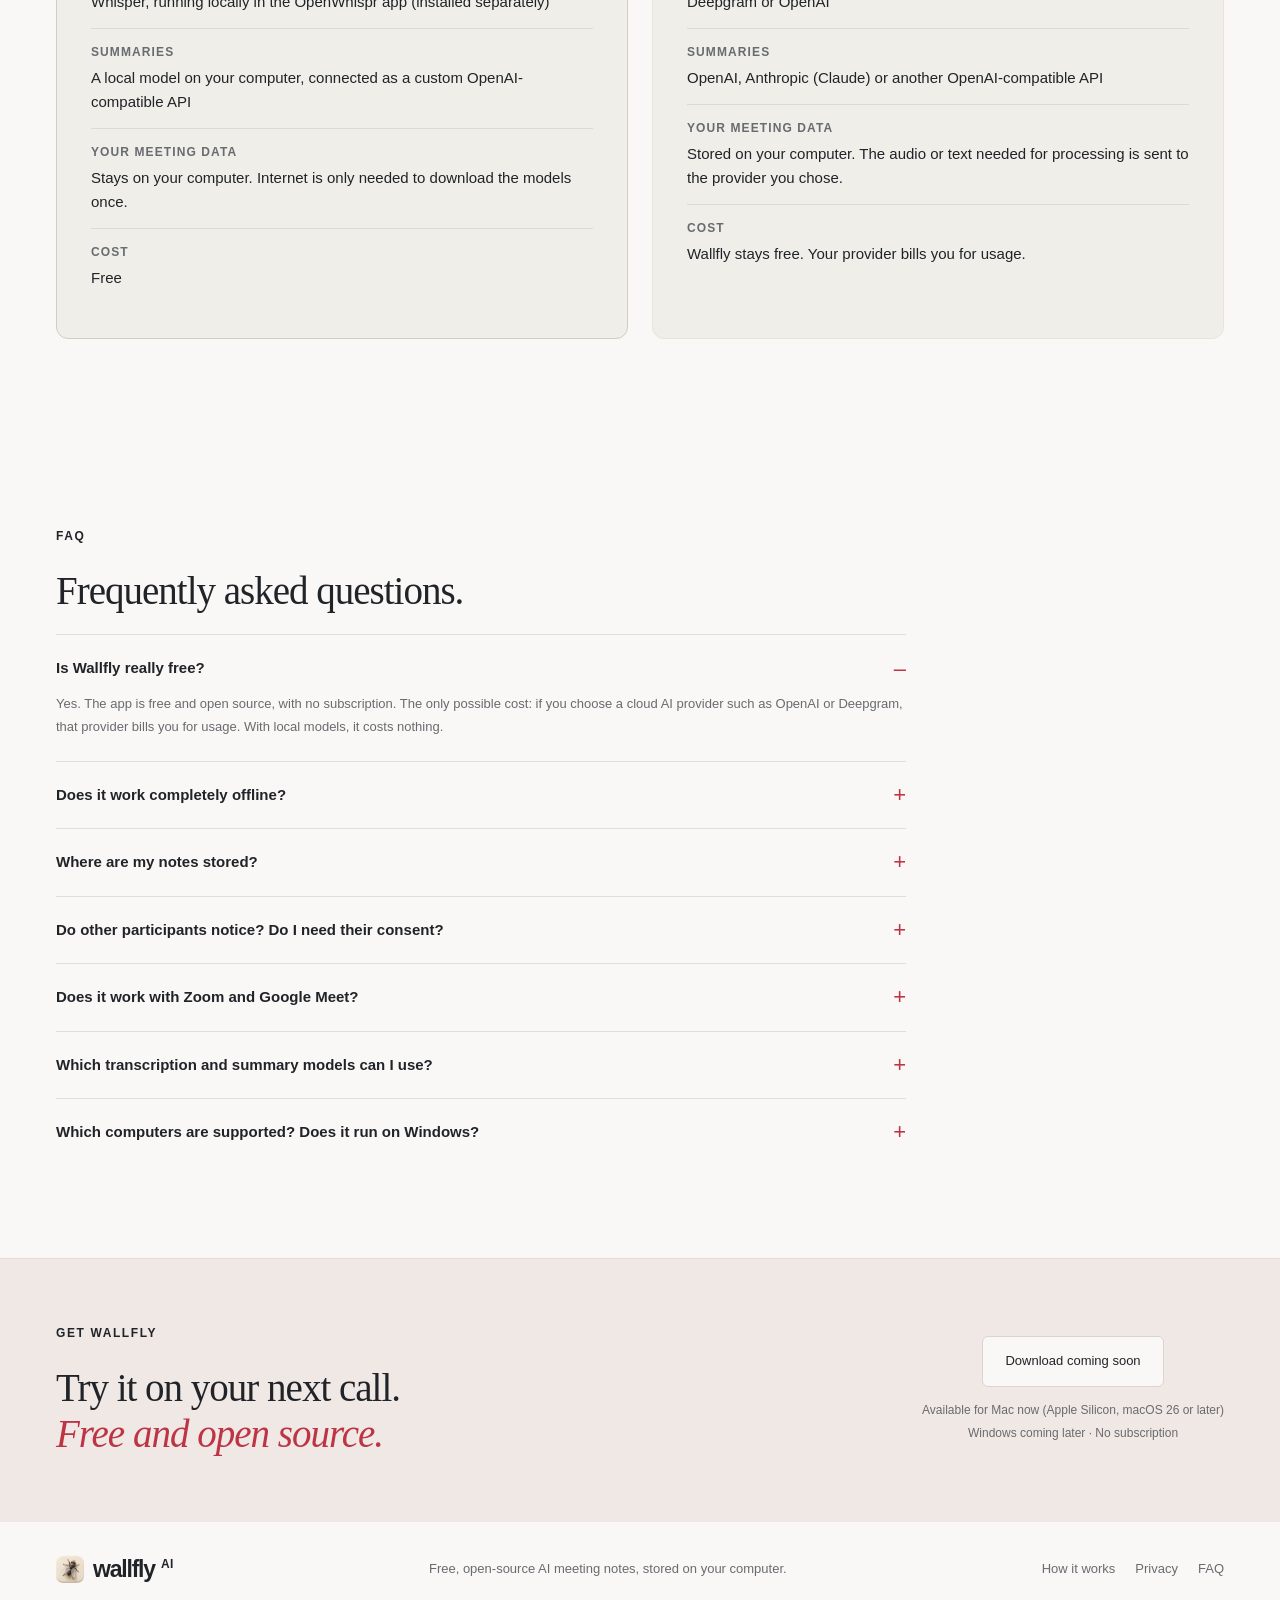
==== commit c2cb4e60: "Use the new Wallfly app icon on the landing page Co-Authored-By: Claude Opus 5.5 <noreply@anthropic." ====
--- a/index.html
+++ b/index.html
@@ -9,14 +9,14 @@
   <meta property="og:description" content="Free and open source. No bot in your call. Notes stored on your computer. Use your own AI, or run it fully offline.">
   <meta property="og:type" content="website">
   <title>Wallfly AI — Free, open-source AI meeting notes</title>
-  <link rel="icon" href="assets/wallfly.svg" type="image/svg+xml">
+  <link rel="icon" href="assets/wallfly-icon.png" type="image/png">
   <link rel="stylesheet" href="styles.css">
   <script src="script.js" defer></script>
 </head>
 <body>
   <a class="skip-link" href="#main">Skip to content</a>
   <header class="site-header wrap">
-    <a class="brand" href="#" aria-label="Wallfly AI home"><img src="assets/wallfly.svg" width="34" height="34" alt="">wallfly<span>AI</span></a>
+    <a class="brand" href="#" aria-label="Wallfly AI home"><img src="assets/wallfly-icon.png" width="34" height="34" alt="">wallfly<span>AI</span></a>
     <nav aria-label="Main navigation"><a href="#how-it-works">How it works</a><a href="#privacy">Privacy</a><a href="#faq">FAQ</a><a class="js-github" hidden>GitHub</a><a class="nav-download" href="#download">Get Wallfly <span aria-hidden="true">↓</span></a></nav>
   </header>
   <main id="main">
@@ -43,7 +43,7 @@
         <div class="app-window" role="group" aria-label="Interactive Wallfly app demo with fictional meeting content">
           <div class="app-body">
             <aside class="app-sidebar" aria-label="Demo workspace">
-              <div class="demo-brand"><img src="assets/wallfly.svg" width="15" height="15" alt="">Wallfly AI</div>
+              <div class="demo-brand"><img src="assets/wallfly-icon.png" width="15" height="15" alt="">Wallfly AI</div>
               <div class="demo-new-note"><span aria-hidden="true">＋</span> New note <kbd>⌘N</kbd></div>
               <div class="sidebar-link selected"><svg viewBox="0 0 24 24" fill="none" stroke="currentColor" stroke-width="1.6" stroke-linecap="round" stroke-linejoin="round" aria-hidden="true"><rect x="4" y="7" width="16" height="14" rx="2"/><path d="M6 4h12M8 1h8"/></svg> Meetings</div>
               <div class="sidebar-link"><svg viewBox="0 0 24 24" fill="none" stroke="currentColor" stroke-width="1.6" stroke-linecap="round" stroke-linejoin="round" aria-hidden="true"><circle cx="5" cy="6" r="2"/><circle cx="5" cy="17" r="2"/><path d="M11 6h10M11 17h10"/></svg> My to-dos</div>
@@ -204,7 +204,7 @@
     </section>
   </main>
   <footer class="site-footer wrap">
-    <a class="brand" href="#" aria-label="Wallfly AI home"><img src="assets/wallfly.svg" width="28" height="28" alt="">wallfly<span>AI</span></a>
+    <a class="brand" href="#" aria-label="Wallfly AI home"><img src="assets/wallfly-icon.png" width="28" height="28" alt="">wallfly<span>AI</span></a>
     <span>Free, open-source AI meeting notes, stored on your computer.</span>
     <nav class="footer-links" aria-label="Footer"><a href="#how-it-works">How it works</a><a href="#privacy">Privacy</a><a href="#faq">FAQ</a><a class="js-github" hidden>GitHub</a></nav>
     <!-- TODO before going public: add license, contact, Impressum and privacy policy (Datenschutzerklärung) links. -->
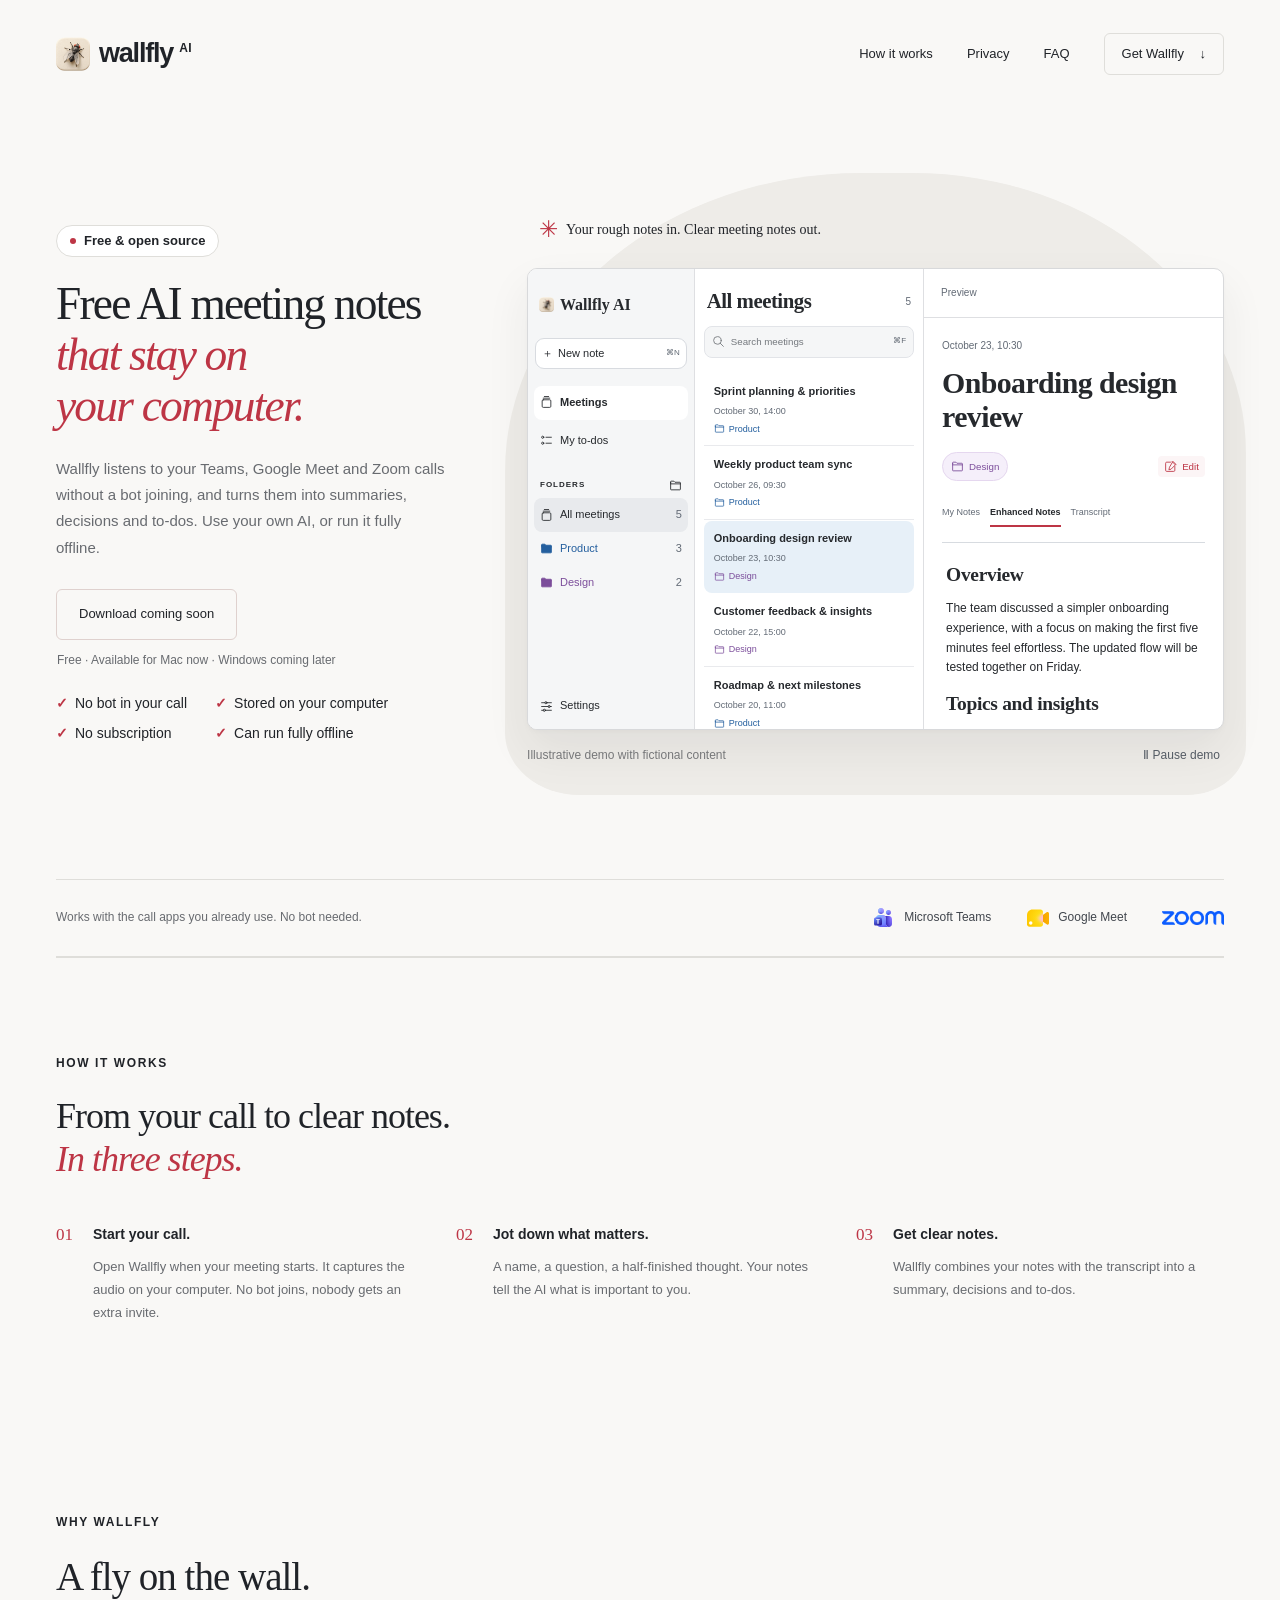
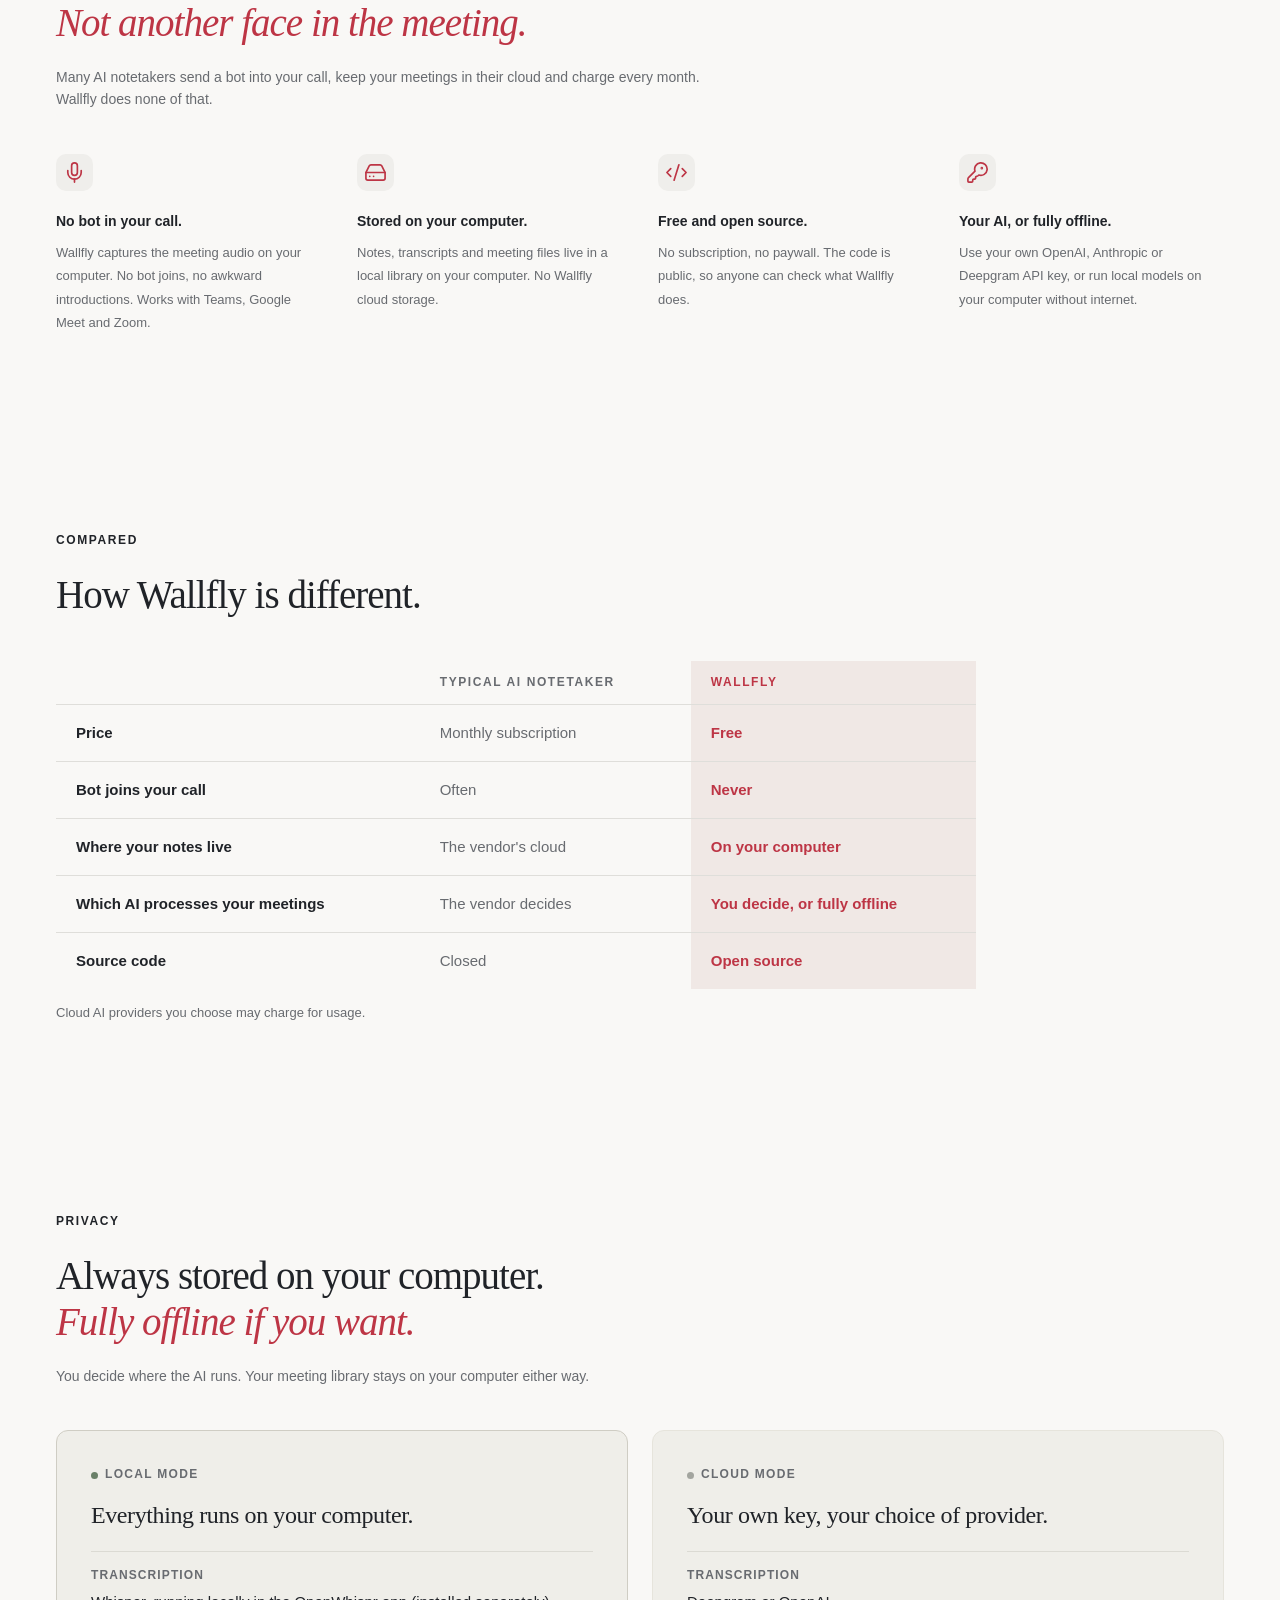
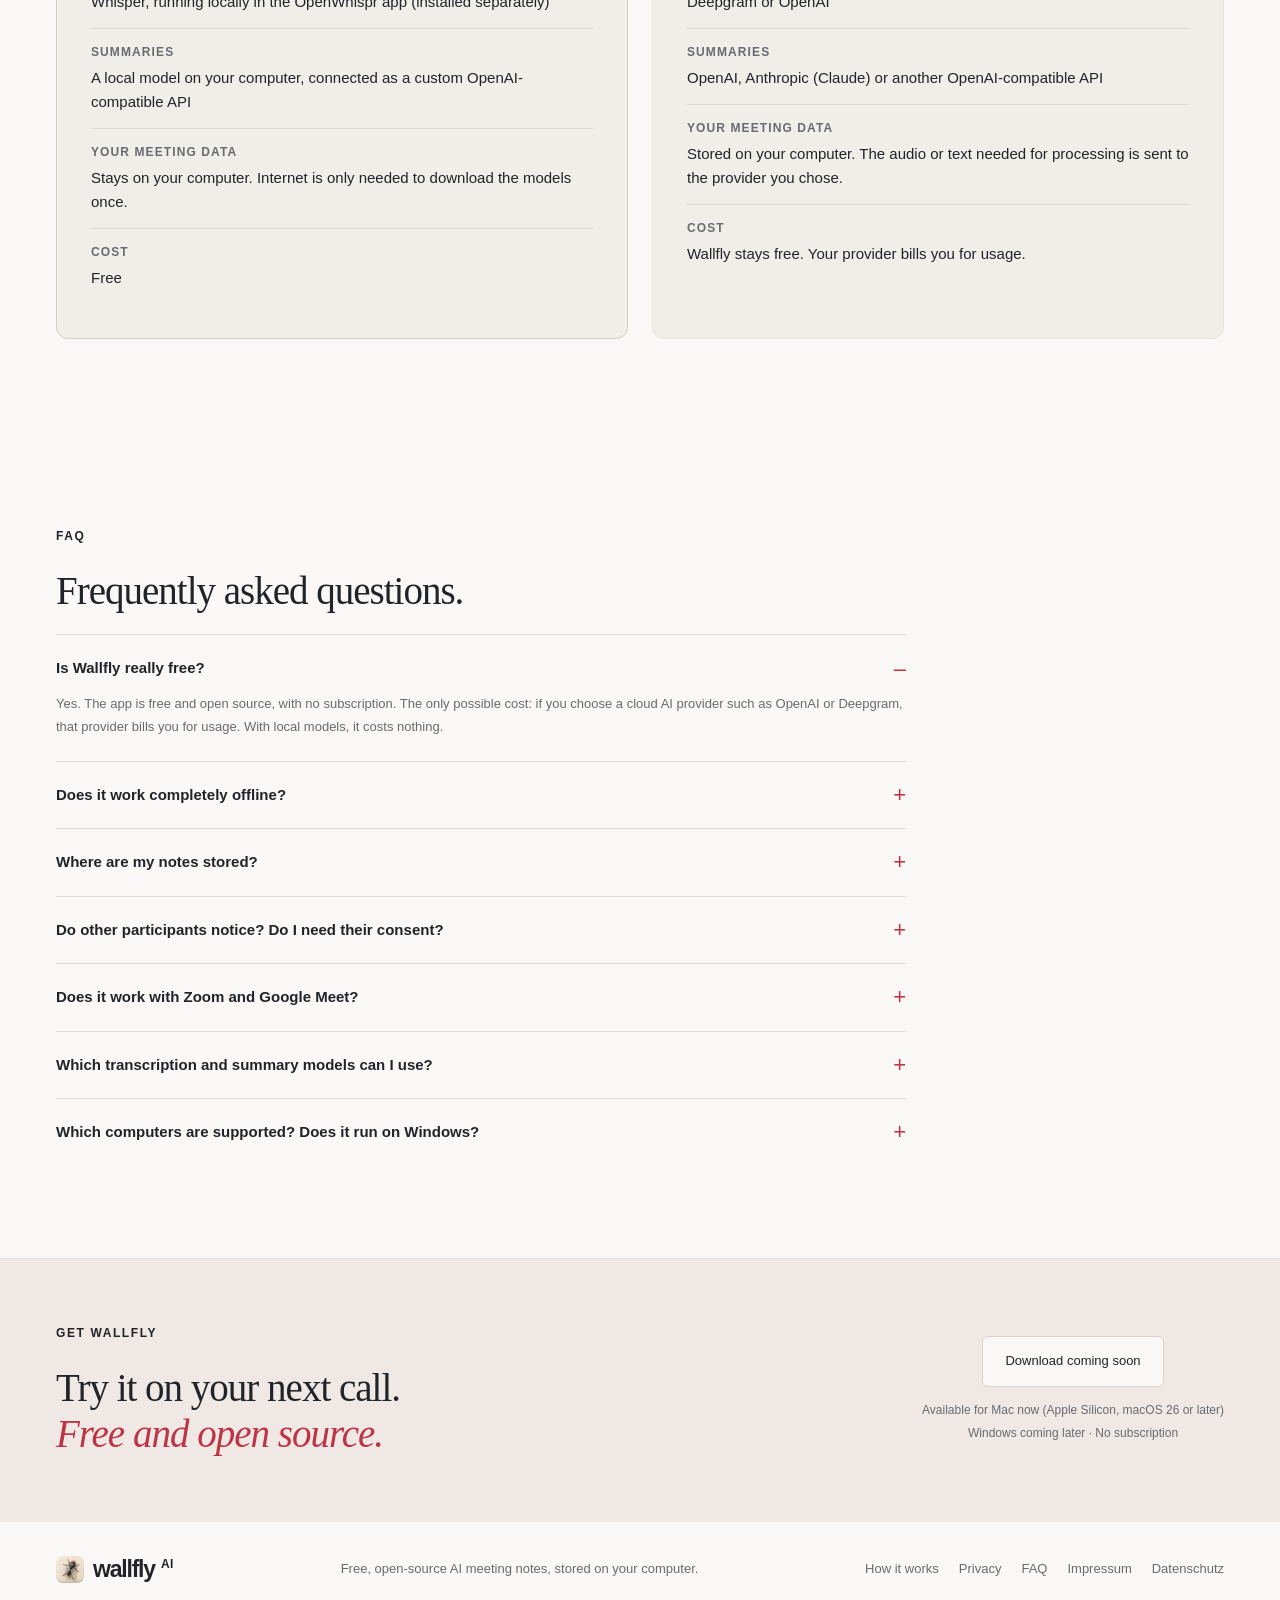
==== commit 26437012: "Add Impressum and privacy policy pages (placeholders for operator details) Co-Authored-By: Claude Op" ====
--- a/index.html
+++ b/index.html
@@ -206,8 +206,7 @@
   <footer class="site-footer wrap">
     <a class="brand" href="#" aria-label="Wallfly AI home"><img src="assets/wallfly-icon.png" width="28" height="28" alt="">wallfly<span>AI</span></a>
     <span>Free, open-source AI meeting notes, stored on your computer.</span>
-    <nav class="footer-links" aria-label="Footer"><a href="#how-it-works">How it works</a><a href="#privacy">Privacy</a><a href="#faq">FAQ</a><a class="js-github" hidden>GitHub</a></nav>
-    <!-- TODO before going public: add license, contact, Impressum and privacy policy (Datenschutzerklärung) links. -->
+    <nav class="footer-links" aria-label="Footer"><a href="#how-it-works">How it works</a><a href="#privacy">Privacy</a><a href="#faq">FAQ</a><a class="js-github" hidden>GitHub</a><a href="impressum.html">Impressum</a><a href="datenschutz.html">Datenschutz</a></nav>
   </footer>
 </body>
 </html>
--- a/styles.css
+++ b/styles.css
@@ -1320,3 +1320,47 @@
     transition:none!important;
   }
 }
+
+/* Legal pages (Impressum, Datenschutz) */
+.legal {
+  max-width:720px;
+  padding-block:24px 72px;
+}
+
+.legal h1 {
+  font-family:var(--serif);
+  font-weight:400;
+  font-size:39px;
+  line-height:1.18;
+  letter-spacing:-1px;
+  margin:0 0 24px;
+}
+
+.legal h2 {
+  font-size:17px;
+  font-weight:600;
+  margin:36px 0 8px;
+}
+
+.legal p,.legal ul {
+  margin:0 0 14px;
+}
+
+.legal ul {
+  padding-left:22px;
+}
+
+.legal a {
+  text-decoration:underline;
+  text-underline-offset:2px;
+}
+
+.legal a:hover {
+  color:var(--red);
+}
+
+.legal-date {
+  margin-top:36px;
+  color:var(--muted);
+  font-size:13px;
+}
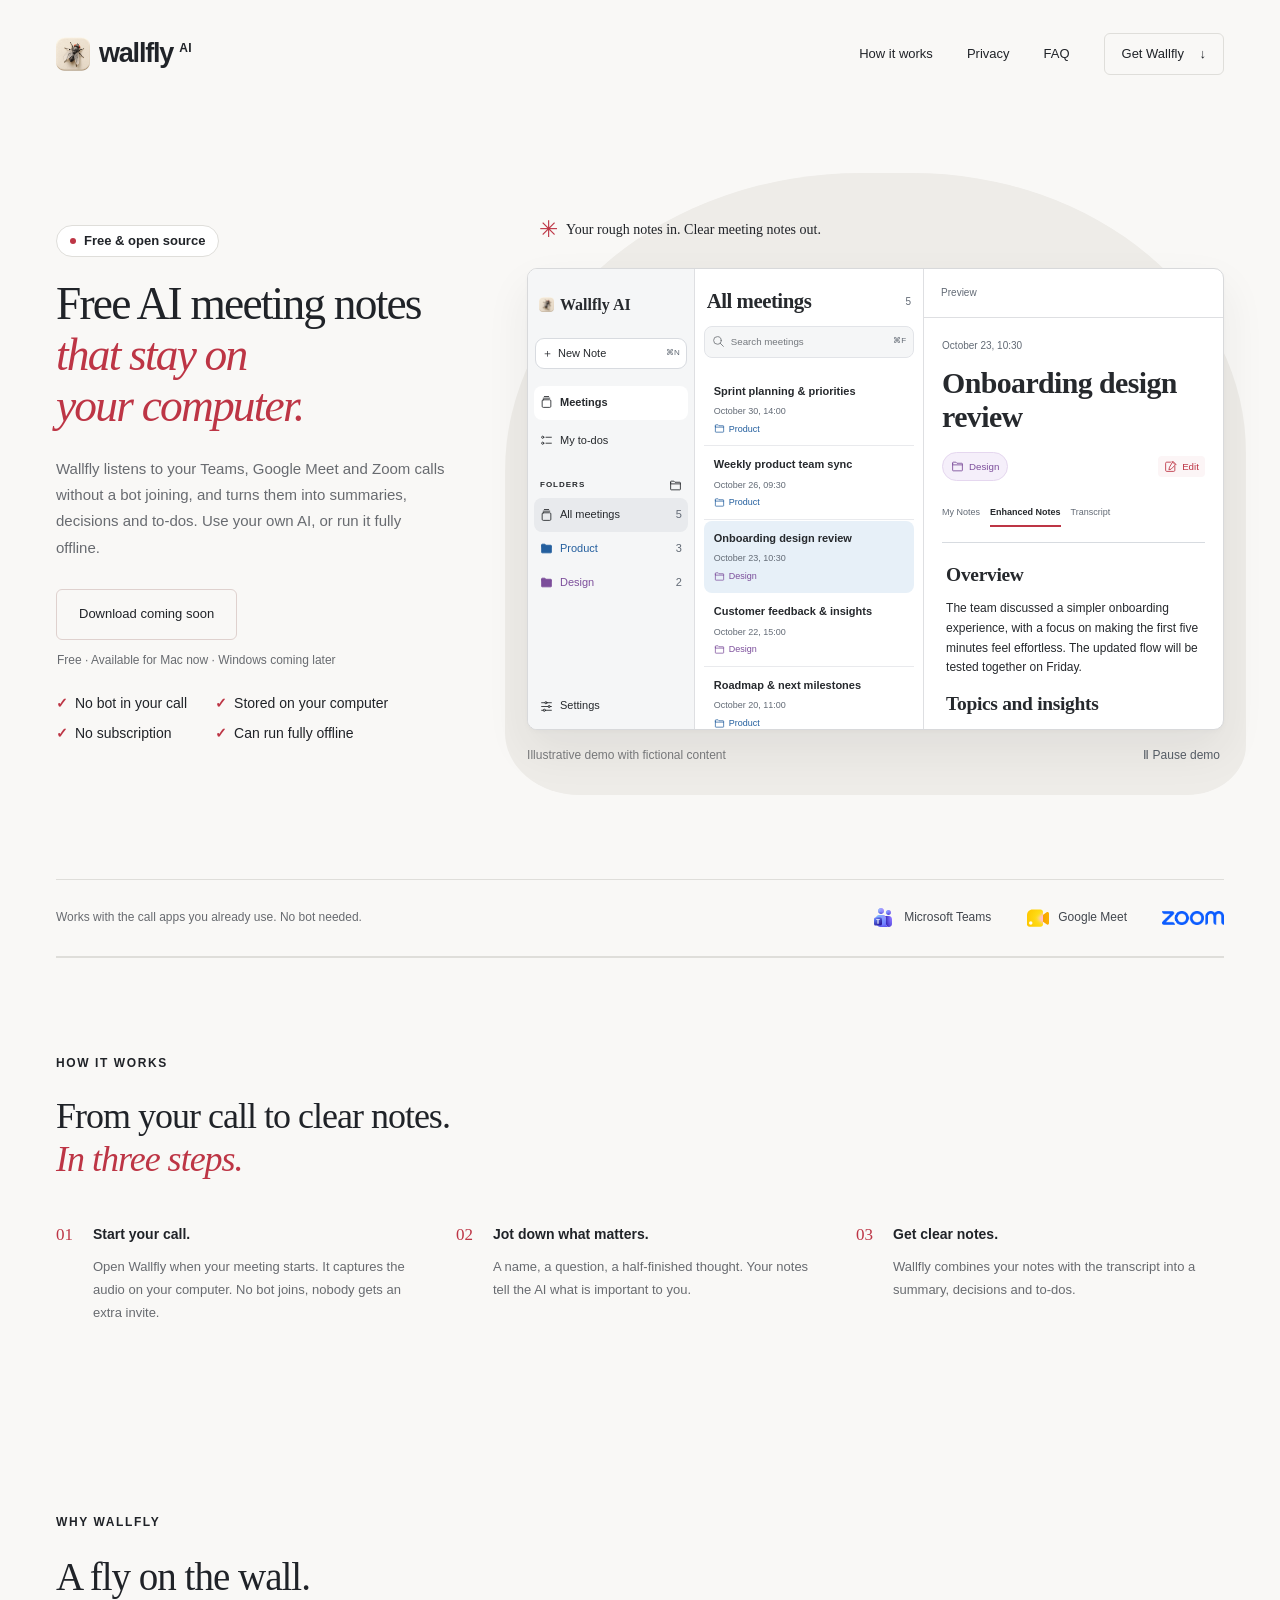
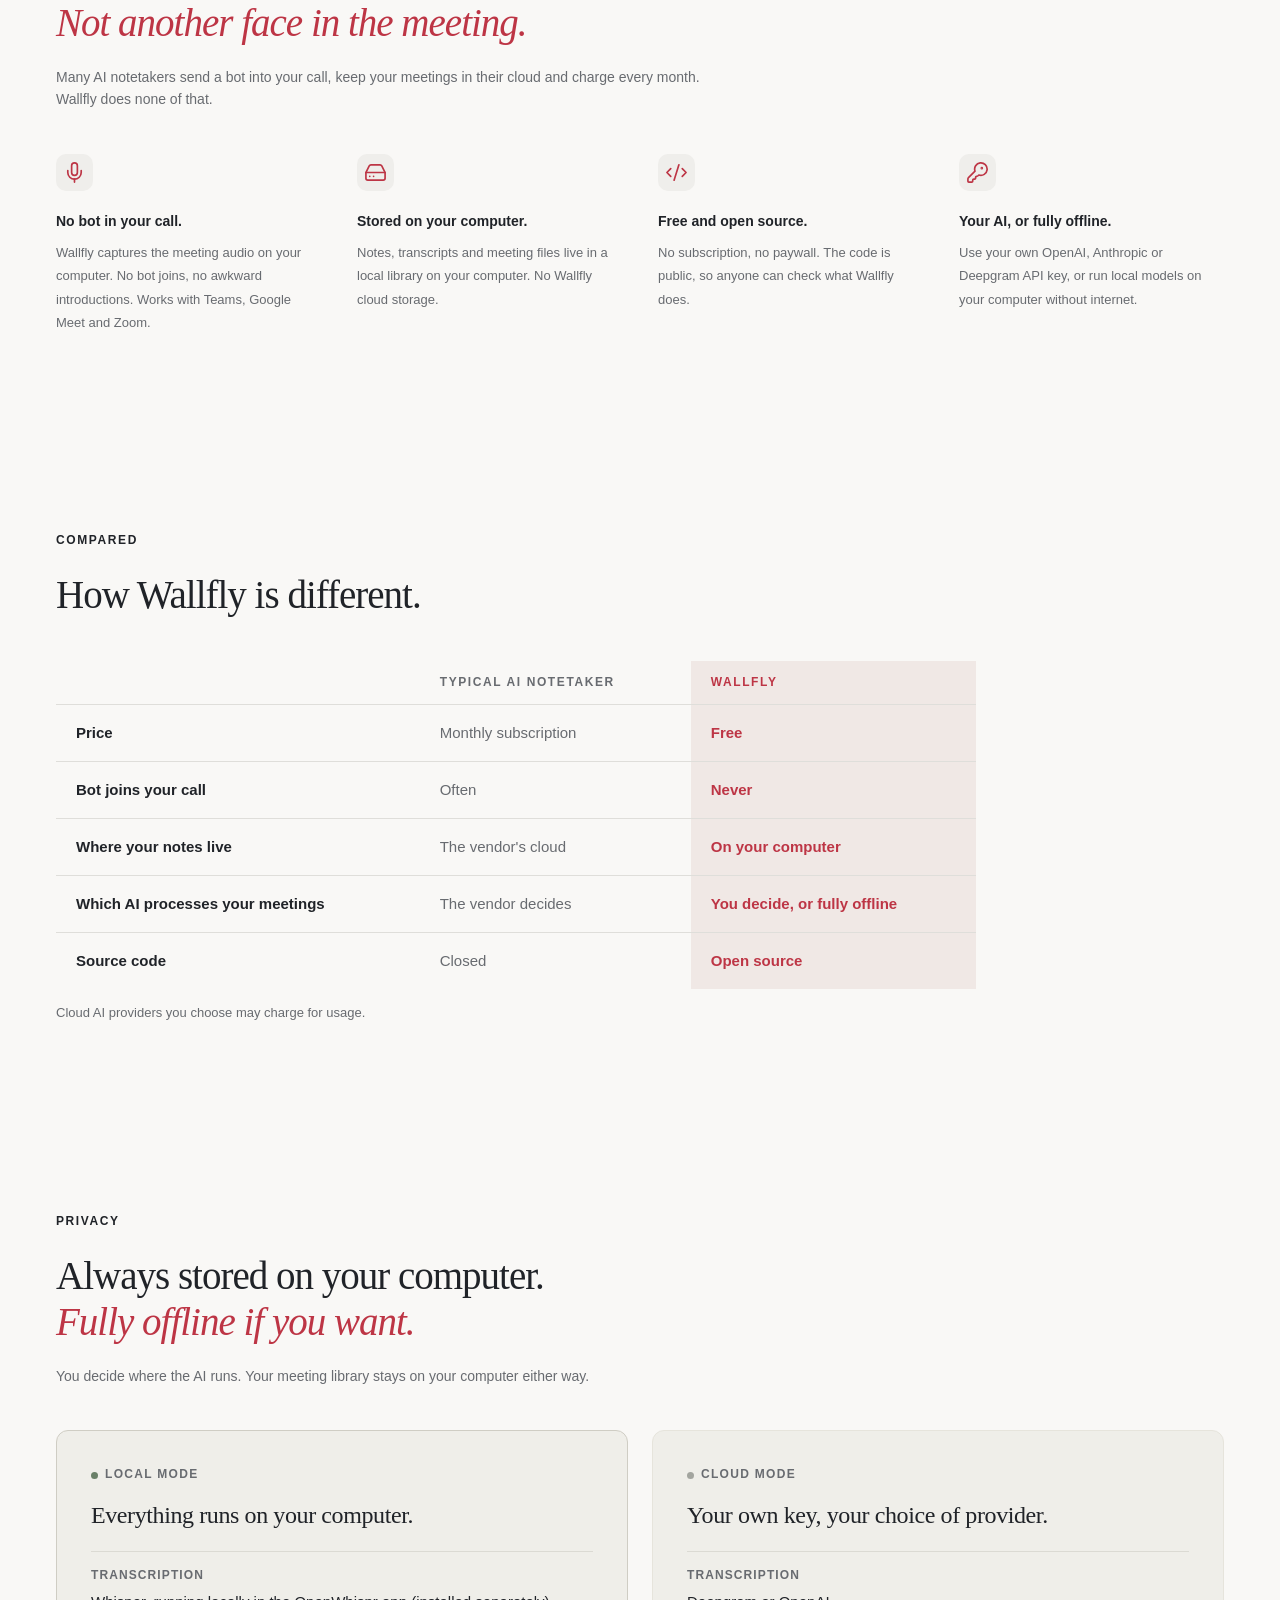
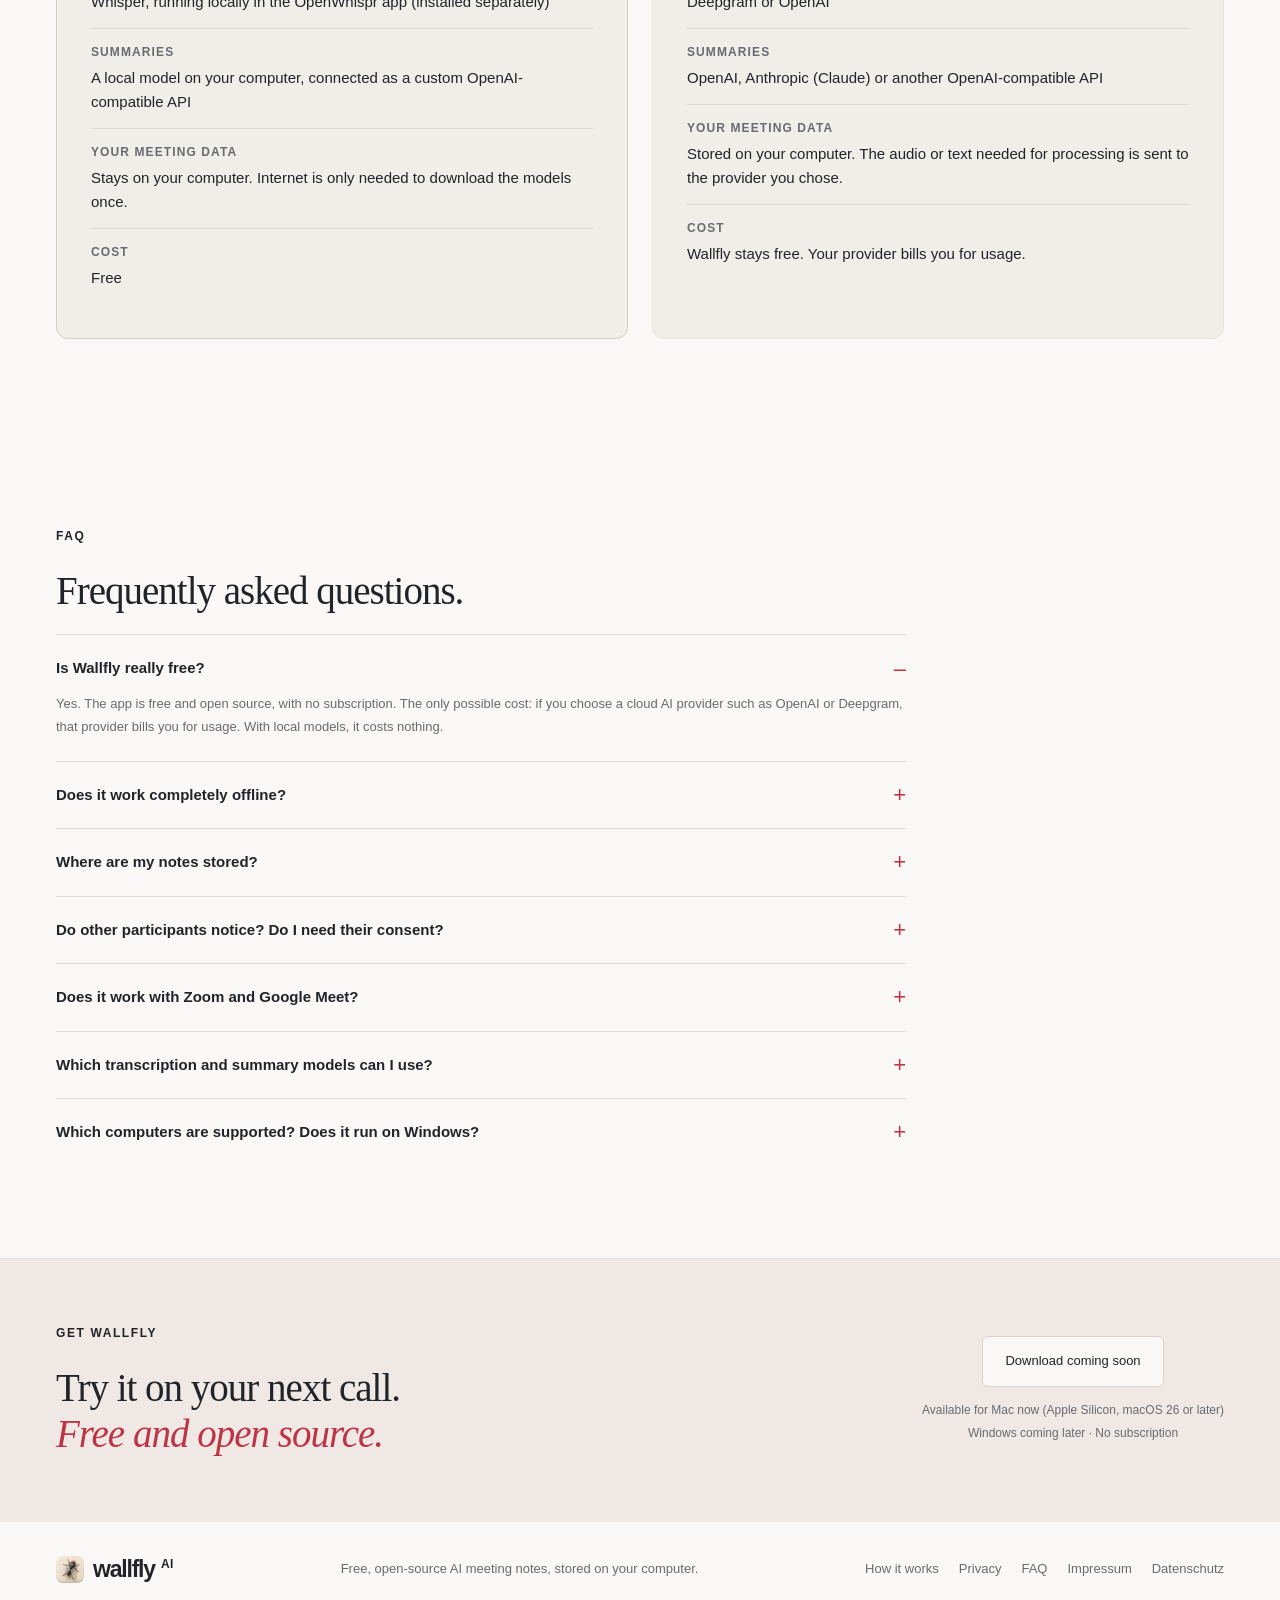
==== commit ad589f82: "Enhance demo functionality with new recording features and UI improvements" ====
--- a/index.html
+++ b/index.html
@@ -44,7 +44,7 @@
           <div class="app-body">
             <aside class="app-sidebar" aria-label="Demo workspace">
               <div class="demo-brand"><img src="assets/wallfly-icon.png" width="15" height="15" alt="">Wallfly AI</div>
-              <div class="demo-new-note"><span aria-hidden="true">＋</span> New note <kbd>⌘N</kbd></div>
+              <button class="demo-new-note" type="button" aria-controls="demo-recording"><span aria-hidden="true">＋</span> New Note <kbd>⌘N</kbd></button>
               <div class="sidebar-link selected"><svg viewBox="0 0 24 24" fill="none" stroke="currentColor" stroke-width="1.6" stroke-linecap="round" stroke-linejoin="round" aria-hidden="true"><rect x="4" y="7" width="16" height="14" rx="2"/><path d="M6 4h12M8 1h8"/></svg> Meetings</div>
               <div class="sidebar-link"><svg viewBox="0 0 24 24" fill="none" stroke="currentColor" stroke-width="1.6" stroke-linecap="round" stroke-linejoin="round" aria-hidden="true"><circle cx="5" cy="6" r="2"/><circle cx="5" cy="17" r="2"/><path d="M11 6h10M11 17h10"/></svg> My to-dos</div>
               <div class="sidebar-label">FOLDERS <svg viewBox="0 0 24 24" fill="none" stroke="currentColor" stroke-width="1.6" stroke-linecap="round" stroke-linejoin="round" aria-hidden="true"><path d="M3 7V5a1 1 0 0 1 1-1h5l2 2h9a1 1 0 0 1 1 1v12a1 1 0 0 1-1 1H4a1 1 0 0 1-1-1V7Z"/><path d="M3 9h18"/></svg></div>
@@ -63,7 +63,7 @@
               <div class="meeting-item"><strong>Roadmap &amp; next milestones</strong><time datetime="2026-10-20T11:00">October 20, 11:00</time><span class="meeting-folder"><svg viewBox="0 0 24 24" fill="none" stroke="currentColor" stroke-width="1.6" stroke-linecap="round" stroke-linejoin="round" aria-hidden="true"><path d="M3 7V5a1 1 0 0 1 1-1h5l2 2h9a1 1 0 0 1 1 1v12a1 1 0 0 1-1 1H4a1 1 0 0 1-1-1V7Z"/><path d="M3 9h18"/></svg> Product</span></div>
             </div>
             <div class="app-content">
-              <div class="preview-label">Preview</div>
+              <div class="preview-label">Preview<button class="demo-new-note-mobile" type="button" aria-controls="demo-recording">＋ New Note</button></div>
               <div class="preview-document">
                 <div class="meeting-meta"><time datetime="2026-10-23T10:30">October 23, 10:30</time></div>
                 <h2>Onboarding design review</h2>
@@ -89,6 +89,28 @@
               </div>
             </div>
           </div>
+          <div class="demo-recording-overlay" hidden>
+            <section id="demo-recording" class="demo-recording" aria-labelledby="demo-recording-title">
+              <div class="recording-toolbar"><span><img src="assets/wallfly-icon.png" width="14" height="14" alt=""> Wallfly AI</span><button class="demo-close-recording" type="button" aria-label="Close recording demo">×</button></div>
+              <div class="recording-document">
+                <div class="recording-meta">Today <span>Saved on your computer</span></div>
+                <h2 id="demo-recording-title">New note</h2>
+                <div class="recording-note-tabs"><span>My Notes</span><span>Enhanced Notes</span></div>
+                <div class="recording-notes"><p class="recording-placeholder">Capture thoughts and notes…</p><ul hidden><li></li><li hidden></li></ul></div>
+              </div>
+              <div class="recording-transcript" role="region" aria-label="Illustrative live transcript">
+                <div class="recording-transcript-heading"><strong>Transcript</strong><span><i></i> Live</span></div>
+                <div class="recording-conversation">
+                  <p class="recording-listening">Listening to your meeting…</p>
+                  <div class="recording-turn" hidden><span>Jamie</span><p></p></div>
+                  <div class="recording-turn recording-turn-me" hidden><span>You</span><p></p></div>
+                  <div class="recording-turn" hidden><span>Jamie</span><p></p></div>
+                </div>
+              </div>
+              <div class="recording-bar"><span class="recording-indicator"><i></i> Recording <time>00:00</time></span><span class="recording-wave" aria-hidden="true"><i></i><i></i><i></i><i></i><i></i><i></i><i></i></span><button class="demo-stop-recording" type="button"><span aria-hidden="true">■</span> Stop recording</button></div>
+            </section>
+          </div>
+          <svg class="demo-cursor" viewBox="0 0 28 34" width="23" height="28" aria-hidden="true" hidden><path d="M3 2v25l6-6 5 11 5-2-5-10h10Z" fill="#25282c" stroke="#fff" stroke-width="2.5" stroke-linejoin="round"/></svg>
         </div>
         <div class="demo-footer"><span>Illustrative demo with fictional content</span><button id="pause-demo" type="button" aria-pressed="false"><span aria-hidden="true">Ⅱ</span> Pause demo</button></div>
       </div>
--- a/styles.css
+++ b/styles.css
@@ -287,6 +287,7 @@
 
 /* A compact version of the app's three-pane library and preview. */
 .app-window {
+  position:relative;
   background:#fff;
   border:1px solid #d8d9db;
   border-radius:10px;
@@ -339,7 +340,13 @@
   padding:6px;
   margin:0 1px 17px;
   white-space:nowrap;
-}
+  width:calc(100% - 2px);
+  font:inherit;
+  color:inherit;
+}
+
+.demo-new-note:hover,.demo-new-note.demo-clicked { background:#e9edf1; }
+.demo-new-note-mobile { display:none; }
 
 .app-body kbd {
   font:inherit;
@@ -493,6 +500,9 @@
 }
 
 .preview-label {
+  display:flex;
+  justify-content:space-between;
+  align-items:center;
   padding:16px 17px;
   border-bottom:1px solid #dedfe2;
   color:#626a75;
@@ -650,6 +660,95 @@
 .demo-footer button:hover {
   color:var(--red);
 }
+
+/* The recording window stays inside the illustrative app, including on mobile. */
+.demo-cursor {
+  position:absolute;
+  top:0;
+  left:0;
+  z-index:3;
+  pointer-events:none;
+  filter:drop-shadow(0 2px 2px #0003);
+  transform-origin:3px 2px;
+}
+
+.demo-recording-overlay {
+  position:absolute;
+  inset:0;
+  z-index:2;
+  display:grid;
+  place-items:center;
+  padding:18px;
+  background:#34394426;
+  backdrop-filter:blur(2px);
+}
+
+.demo-recording {
+  width:100%;
+  max-width:510px;
+  height:422px;
+  display:flex;
+  flex-direction:column;
+  overflow:hidden;
+  border:1px solid #d8d9db;
+  border-radius:12px;
+  background:#fff;
+  color:#26292d;
+  box-shadow:0 14px 45px #20232830,0 2px 8px #20232812;
+  animation:recording-open .3s ease-out;
+  font-size:11px;
+  line-height:1.5;
+}
+
+@keyframes recording-open {
+  from { opacity:0; transform:translateY(10px) scale(.98); }
+  to { opacity:1; transform:translateY(0) scale(1); }
+}
+
+.recording-toolbar {
+  display:flex;
+  align-items:center;
+  justify-content:space-between;
+  padding:7px 14px;
+  border-bottom:1px solid #e5e6e8;
+  background:#fafafa;
+  color:#74787d;
+  font-size:10px;
+}
+
+.recording-toolbar>span { display:flex; align-items:center; gap:5px; }
+.demo-close-recording { border:0; background:none; color:#74787d; font-size:20px; line-height:1; padding:2px 4px; }
+.recording-document { padding:15px 23px 0; }
+.recording-meta { display:flex; justify-content:space-between; gap:8px; color:#74787d; font-size:9px; }
+.recording-meta>span { color:#8a8e91; }
+.recording-document h2 { font:700 27px/1.2 var(--serif); letter-spacing:-.5px; margin:8px 0 13px; }
+.recording-note-tabs { display:flex; gap:18px; border-bottom:1px solid #e5e6e8; font-size:10px; color:#74787d; }
+.recording-note-tabs>span { padding-bottom:8px; }
+.recording-note-tabs>span:first-child { color:#26292d; border-bottom:2px solid var(--red); }
+.recording-notes { height:72px; padding-top:12px; }
+.recording-notes p { margin:0; color:#92969b; }
+.recording-notes ul { margin:0; padding-left:15px; line-height:1.8; }
+.recording-transcript { margin:0 18px 12px; border:1px solid #e2e4e8; border-radius:13px; overflow:hidden; flex:1; min-height:0; display:flex; flex-direction:column; }
+.recording-transcript-heading { display:flex; align-items:center; justify-content:space-between; padding:8px 12px; border-bottom:1px solid #eceef0; font-size:10px; }
+.recording-transcript-heading strong { font-weight:600; }
+.recording-transcript-heading>span { display:flex; align-items:center; gap:5px; color:var(--red); font-size:9px; }
+.recording-transcript-heading i,.recording-indicator>i { width:5px; height:5px; background:var(--red); border-radius:50%; flex-shrink:0; }
+.recording-conversation { padding:9px 12px; overflow:auto; scrollbar-width:thin; }
+.recording-listening { margin:16px 0; text-align:center; color:#92969b; }
+.recording-turn { max-width:86%; margin-bottom:8px; }
+.recording-turn>span { display:block; font-size:8px; color:#74787d; margin:0 4px 3px; }
+.recording-turn>p { display:inline-block; margin:0; padding:7px 10px; border-radius:3px 11px 11px; background:#f1f2f4; font-size:10px; }
+.recording-turn-me { margin-left:auto; text-align:right; }
+.recording-turn-me>p { text-align:left; background:#f8ecec; border-radius:11px 11px 3px; }
+.recording-bar { display:flex; align-items:center; gap:10px; padding:11px 18px; border-top:1px solid #e5e6e8; }
+.recording-indicator { display:flex; align-items:center; gap:6px; white-space:nowrap; font-size:9px; color:#626a75; }
+.recording-indicator>i { width:6px; height:6px; }
+.recording-indicator time { font-variant-numeric:tabular-nums; margin-left:4px; }
+.recording-wave { display:flex; align-items:center; justify-content:center; gap:2px; height:18px; margin-left:auto; color:var(--red); }
+.recording-wave i { width:2px; height:5px; border-radius:2px; background:currentColor; }
+.recording-wave i:nth-child(2n) { height:11px; }
+.recording-wave i:nth-child(3n) { height:17px; }
+.demo-stop-recording { display:flex; align-items:center; gap:6px; border:0; border-radius:6px; padding:6px 9px; background:var(--red); color:#fff; font-size:9px; white-space:nowrap; }
 
 .compatibility {
   display:flex;
@@ -1114,7 +1213,7 @@
 
 @media(max-width:850px) {
   .hero {
-    grid-template-columns:1fr;
+    grid-template-columns:minmax(0,1fr);
     padding-top:40px;
     gap:35px;
     padding-bottom:65px;
@@ -1169,6 +1268,15 @@
   .app-body { grid-template-columns:1fr; height:460px; }
   .app-sidebar,.demo-library { display:none; }
   .preview-label { padding:12px 22px; font-size:11px; }
+  .demo-new-note-mobile { display:block; border:1px solid #d8dbe0; border-radius:6px; background:#fff; padding:4px 7px; color:#26292d; font-size:10px; }
+  .demo-new-note-mobile.demo-clicked { background:#e9edf1; }
+  .demo-recording-overlay { padding:10px; }
+  .demo-recording { height:438px; }
+  .recording-document { padding-inline:15px; }
+  .recording-meta>span { font-size:8px; }
+  .recording-transcript { margin-inline:10px; }
+  .recording-bar { padding-inline:12px; gap:7px; }
+  .recording-wave { gap:1px; }
   .preview-document { padding:22px; }
   .app-content h2 { font-size:30px; }
   .meeting-meta { font-size:10px; }
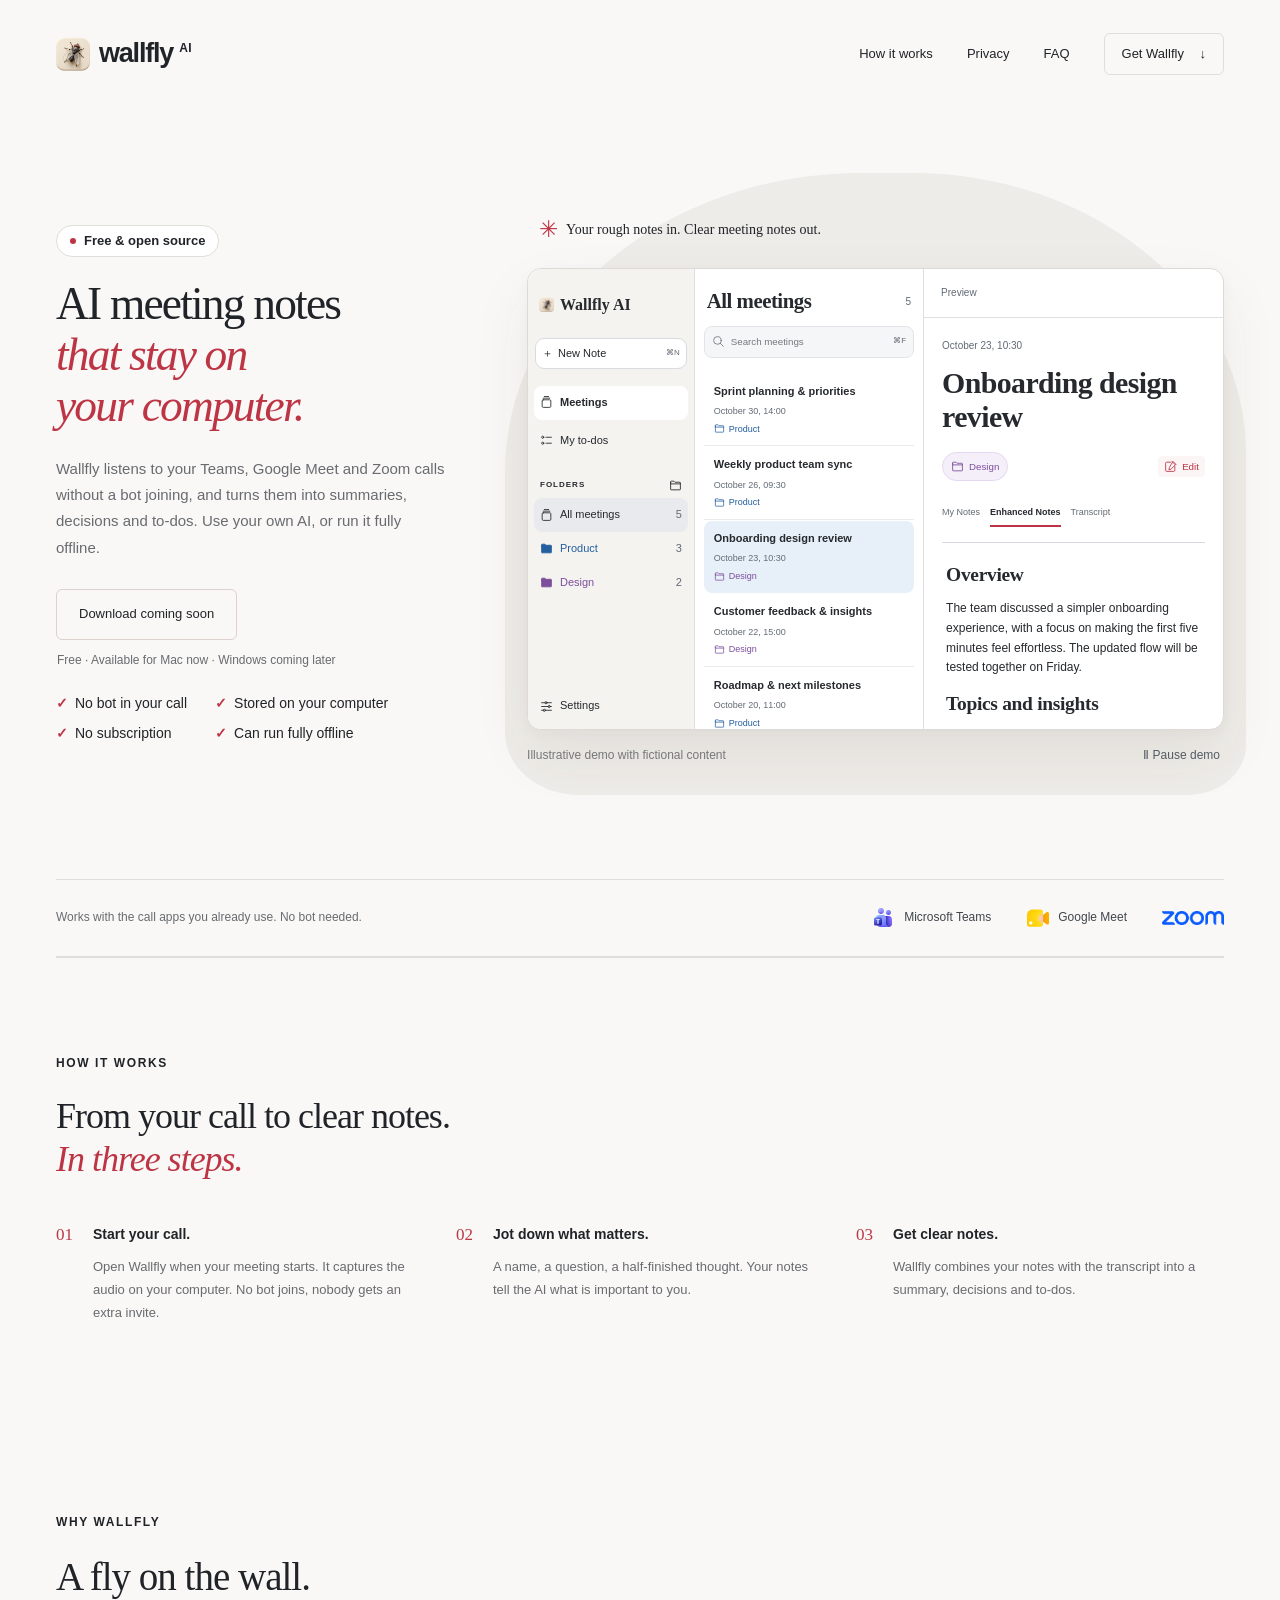
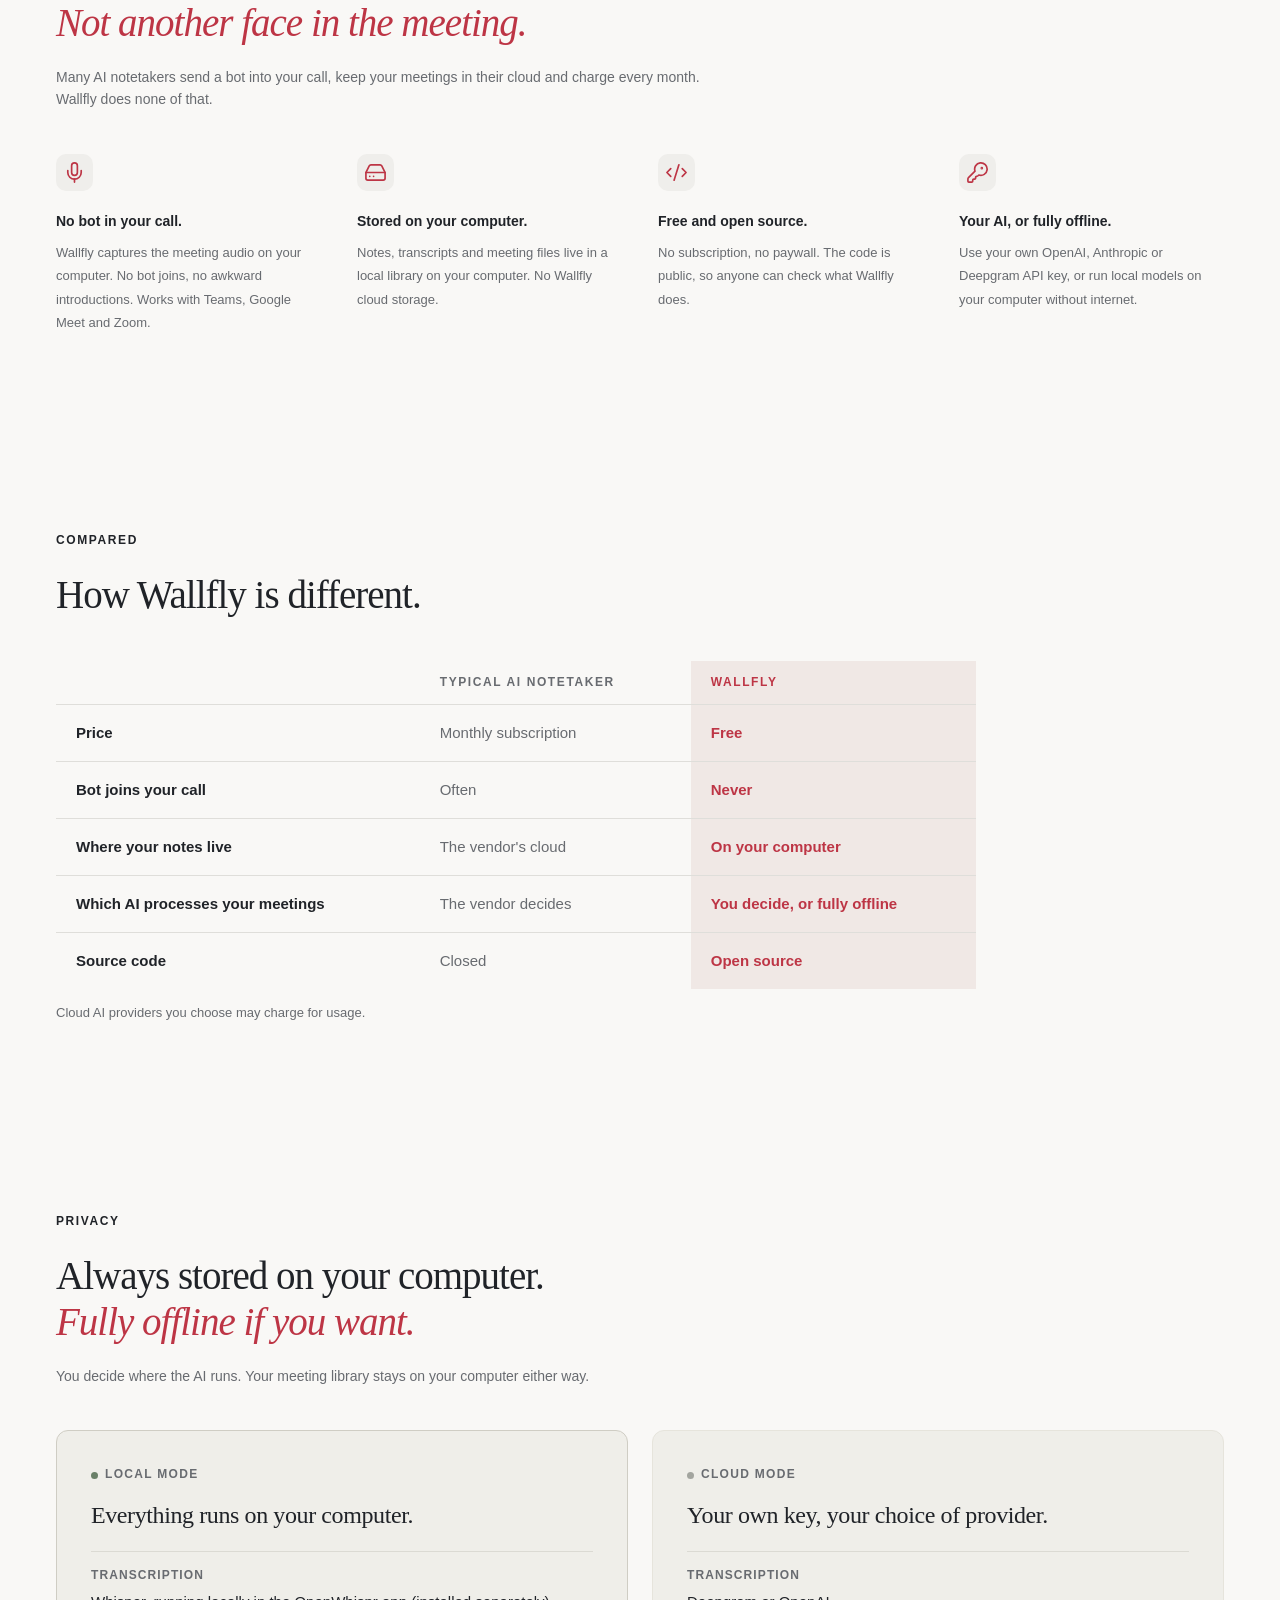
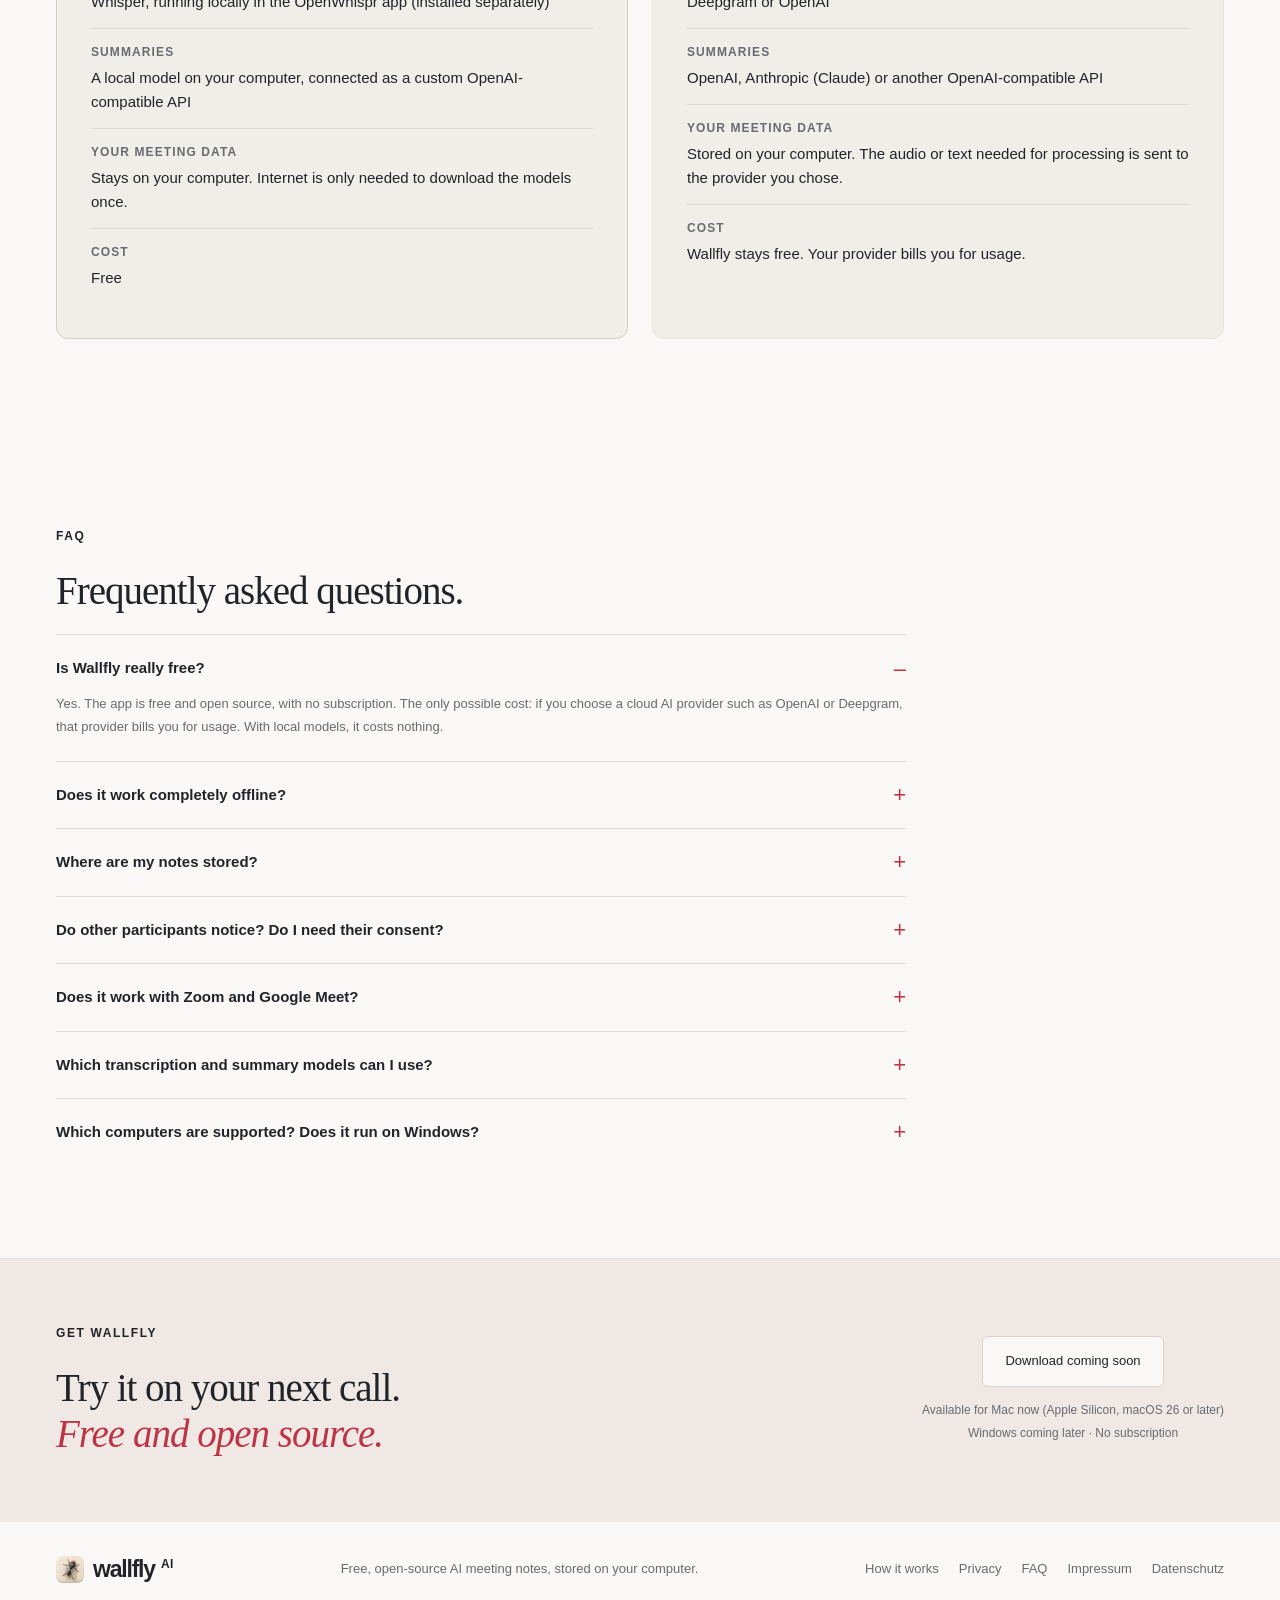
==== commit 7dad4281: "Enhance demo experience with improved transcript handling and UI updates" ====
--- a/index.html
+++ b/index.html
@@ -23,7 +23,7 @@
     <section class="hero wrap" aria-labelledby="hero-title">
       <div class="hero-copy">
         <p class="hero-badge"><span class="status-dot"></span> Free &amp; open source</p>
-        <h1 id="hero-title">Free AI meeting notes<br><em>that stay on your&nbsp;computer.</em></h1>
+        <h1 id="hero-title">AI meeting notes<br><em>that stay on your&nbsp;computer.</em></h1>
         <p class="hero-description">Wallfly listens to your Teams, Google Meet and Zoom calls without a bot joining, and turns them into summaries, decisions and to-dos. Use your own AI, or run it fully offline.</p>
         <div class="cta-row">
           <a class="button js-download" hidden download><svg viewBox="0 0 24 24" aria-hidden="true"><path d="M16.7 12.8c0-2 1.6-3 1.7-3.1-1-1.5-2.5-1.7-3-1.7-1.3-.1-2.5.8-3.2.8-.6 0-1.6-.8-2.7-.8-1.4 0-2.8.9-3.6 2.2-1.5 2.7-.4 6.7 1.1 8.8.7 1 1.5 2.1 2.6 2 1.1 0 1.5-.7 2.9-.7 1.3 0 1.7.7 2.8.7 1.2 0 1.9-1 2.6-2 .8-1.1 1.1-2.2 1.1-2.3-.1 0-2.3-.9-2.3-3.9ZM14.5 6.6c.6-.8 1-1.9.9-3-.9 0-2 .6-2.7 1.4-.6.7-1.1 1.8-1 2.8 1 .1 2.1-.5 2.8-1.2Z"/></svg>Download for Mac <span aria-hidden="true">↓</span></a>
@@ -91,21 +91,22 @@
           </div>
           <div class="demo-recording-overlay" hidden>
             <section id="demo-recording" class="demo-recording" aria-labelledby="demo-recording-title">
-              <div class="recording-toolbar"><span><img src="assets/wallfly-icon.png" width="14" height="14" alt=""> Wallfly AI</span><button class="demo-close-recording" type="button" aria-label="Close recording demo">×</button></div>
+              <div class="recording-toolbar"><span><img src="assets/wallfly-icon.png" width="18" height="18" alt=""> Wallfly AI <small>Meeting note</small></span><button class="demo-close-recording" type="button" aria-label="Close meeting and return to overview" title="Back to meetings"><svg viewBox="0 0 24 24" fill="none" stroke="currentColor" stroke-width="1.8" stroke-linecap="round" aria-hidden="true"><path d="m6 6 12 12M18 6 6 18"/></svg></button></div>
               <div class="recording-document">
-                <div class="recording-meta">Today <span>Saved on your computer</span></div>
+                <div class="recording-meta">Today <span><svg viewBox="0 0 24 24" fill="none" stroke="currentColor" stroke-width="1.7" stroke-linecap="round" stroke-linejoin="round" aria-hidden="true"><path d="m5 12 4 4L19 6"/></svg> Saved on your computer</span></div>
                 <h2 id="demo-recording-title">New note</h2>
-                <div class="recording-note-tabs"><span>My Notes</span><span>Enhanced Notes</span></div>
-                <div class="recording-notes"><p class="recording-placeholder">Capture thoughts and notes…</p><ul hidden><li></li><li hidden></li></ul></div>
+                <div class="recording-note-tabs" role="tablist" aria-label="Recording notes view"><button id="recording-notes-tab" type="button" role="tab" aria-selected="true" aria-controls="recording-notes-panel">My Notes</button><button id="recording-enhanced-tab" type="button" role="tab" aria-selected="false" aria-controls="recording-enhanced-panel" tabindex="-1">Enhanced Notes <span aria-hidden="true">✧</span></button></div>
+                <div id="recording-notes-panel" class="recording-notes" role="tabpanel" aria-labelledby="recording-notes-tab" tabindex="0"><p class="recording-placeholder">A thought, a question, a next step…</p><ul hidden><li></li><li hidden></li></ul></div>
+                <div id="recording-enhanced-panel" class="recording-notes recording-enhanced" role="tabpanel" aria-labelledby="recording-enhanced-tab" tabindex="0" hidden><span aria-hidden="true">✧</span><h3>Your notes, connected.</h3><p>After the meeting, Wallfly brings your notes and transcript together into a clear summary and next steps.</p></div>
               </div>
               <div class="recording-transcript" role="region" aria-label="Illustrative live transcript">
-                <div class="recording-transcript-heading"><strong>Transcript</strong><span><i></i> Live</span></div>
-                <div class="recording-conversation">
+                <button class="recording-transcript-heading" type="button" aria-expanded="true" aria-controls="recording-transcript-content"><span class="transcript-label"><svg viewBox="0 0 24 24" fill="none" stroke="currentColor" stroke-width="1.6" stroke-linecap="round" stroke-linejoin="round" aria-hidden="true"><path d="M4 5h16v12H8l-4 4V5Z"/><path d="M8 9h8M8 13h5"/></svg>Transcript</span><span class="transcript-status"><i></i> Live <svg class="transcript-chevron" viewBox="0 0 24 24" fill="none" stroke="currentColor" stroke-width="1.8" stroke-linecap="round" stroke-linejoin="round" aria-hidden="true"><path d="m6 14 6-6 6 6"/></svg></span></button>
+                <div id="recording-transcript-content" class="recording-transcript-content"><div class="recording-conversation">
                   <p class="recording-listening">Listening to your meeting…</p>
-                  <div class="recording-turn" hidden><span>Jamie</span><p></p></div>
-                  <div class="recording-turn recording-turn-me" hidden><span>You</span><p></p></div>
-                  <div class="recording-turn" hidden><span>Jamie</span><p></p></div>
-                </div>
+                  <div class="recording-turn" hidden><span>Jamie <time>00:01</time></span><p></p></div>
+                  <div class="recording-turn recording-turn-me" hidden><span>You <time>00:04</time></span><p></p></div>
+                  <div class="recording-turn" hidden><span>Jamie <time>00:08</time></span><p></p></div>
+                </div></div>
               </div>
               <div class="recording-bar"><span class="recording-indicator"><i></i> Recording <time>00:00</time></span><span class="recording-wave" aria-hidden="true"><i></i><i></i><i></i><i></i><i></i><i></i><i></i></span><button class="demo-stop-recording" type="button"><span aria-hidden="true">■</span> Stop recording</button></div>
             </section>
--- a/styles.css
+++ b/styles.css
@@ -289,10 +289,10 @@
 .app-window {
   position:relative;
   background:#fff;
-  border:1px solid #d8d9db;
-  border-radius:10px;
+  border:1px solid #dcdad6;
+  border-radius:14px;
   overflow:hidden;
-  box-shadow:0 20px 45px #28242412,0 2px 5px #28242406;
+  box-shadow:0 24px 60px #40372e12,0 4px 12px #40372e08;
   container-type:inline-size;
 }
 
@@ -311,7 +311,7 @@
 
 .app-sidebar {
   min-width:0;
-  background:#f5f6f7;
+  background:#f4f3f0;
   padding:23px 6px 12px;
   position:relative;
   border-right:1px solid #dedfe2;
@@ -679,8 +679,8 @@
   display:grid;
   place-items:center;
   padding:18px;
-  background:#34394426;
-  backdrop-filter:blur(2px);
+  background:#34312d22;
+  backdrop-filter:blur(4px);
 }
 
 .demo-recording {
@@ -690,13 +690,13 @@
   display:flex;
   flex-direction:column;
   overflow:hidden;
-  border:1px solid #d8d9db;
-  border-radius:12px;
-  background:#fff;
+  border:1px solid #dedbd5;
+  border-radius:16px;
+  background:#fffefa;
   color:#26292d;
-  box-shadow:0 14px 45px #20232830,0 2px 8px #20232812;
+  box-shadow:0 18px 48px #342c2526,0 3px 10px #342c2510;
   animation:recording-open .3s ease-out;
-  font-size:11px;
+  font-size:12px;
   line-height:1.5;
 }
 
@@ -709,46 +709,69 @@
   display:flex;
   align-items:center;
   justify-content:space-between;
-  padding:7px 14px;
-  border-bottom:1px solid #e5e6e8;
-  background:#fafafa;
-  color:#74787d;
-  font-size:10px;
-}
-
-.recording-toolbar>span { display:flex; align-items:center; gap:5px; }
-.demo-close-recording { border:0; background:none; color:#74787d; font-size:20px; line-height:1; padding:2px 4px; }
-.recording-document { padding:15px 23px 0; }
-.recording-meta { display:flex; justify-content:space-between; gap:8px; color:#74787d; font-size:9px; }
-.recording-meta>span { color:#8a8e91; }
-.recording-document h2 { font:700 27px/1.2 var(--serif); letter-spacing:-.5px; margin:8px 0 13px; }
-.recording-note-tabs { display:flex; gap:18px; border-bottom:1px solid #e5e6e8; font-size:10px; color:#74787d; }
-.recording-note-tabs>span { padding-bottom:8px; }
-.recording-note-tabs>span:first-child { color:#26292d; border-bottom:2px solid var(--red); }
-.recording-notes { height:72px; padding-top:12px; }
-.recording-notes p { margin:0; color:#92969b; }
-.recording-notes ul { margin:0; padding-left:15px; line-height:1.8; }
-.recording-transcript { margin:0 18px 12px; border:1px solid #e2e4e8; border-radius:13px; overflow:hidden; flex:1; min-height:0; display:flex; flex-direction:column; }
-.recording-transcript-heading { display:flex; align-items:center; justify-content:space-between; padding:8px 12px; border-bottom:1px solid #eceef0; font-size:10px; }
-.recording-transcript-heading strong { font-weight:600; }
-.recording-transcript-heading>span { display:flex; align-items:center; gap:5px; color:var(--red); font-size:9px; }
-.recording-transcript-heading i,.recording-indicator>i { width:5px; height:5px; background:var(--red); border-radius:50%; flex-shrink:0; }
-.recording-conversation { padding:9px 12px; overflow:auto; scrollbar-width:thin; }
-.recording-listening { margin:16px 0; text-align:center; color:#92969b; }
-.recording-turn { max-width:86%; margin-bottom:8px; }
-.recording-turn>span { display:block; font-size:8px; color:#74787d; margin:0 4px 3px; }
-.recording-turn>p { display:inline-block; margin:0; padding:7px 10px; border-radius:3px 11px 11px; background:#f1f2f4; font-size:10px; }
-.recording-turn-me { margin-left:auto; text-align:right; }
-.recording-turn-me>p { text-align:left; background:#f8ecec; border-radius:11px 11px 3px; }
-.recording-bar { display:flex; align-items:center; gap:10px; padding:11px 18px; border-top:1px solid #e5e6e8; }
-.recording-indicator { display:flex; align-items:center; gap:6px; white-space:nowrap; font-size:9px; color:#626a75; }
-.recording-indicator>i { width:6px; height:6px; }
-.recording-indicator time { font-variant-numeric:tabular-nums; margin-left:4px; }
+  flex-shrink:0;
+  padding:8px 12px 8px 18px;
+  border-bottom:1px solid #ece9e3;
+  background:#f8f7f3;
+  color:#3f423e;
+  font-size:11px;
+}
+
+.recording-toolbar>span { display:flex; align-items:center; gap:7px; font-weight:600; }
+.recording-toolbar small { margin-left:5px; padding-left:12px; border-left:1px solid #dcd9d2; color:#7b7d77; font-size:10px; font-weight:400; }
+.demo-close-recording { display:grid; place-items:center; width:30px; height:30px; flex-shrink:0; border:1px solid #e4e1da; border-radius:8px; background:#fffefa; color:#62665f; transition:background .2s,color .2s; }
+.demo-close-recording svg { width:15px; height:15px; }
+.demo-close-recording:hover { background:#f4e7e5; border-color:#e5c9c6; color:var(--red); }
+.app-window button:focus-visible { outline-offset:-3px; border-radius:5px; }
+.recording-document { display:flex; flex:1; flex-direction:column; min-height:0; padding:18px 26px 14px; }
+.recording-meta { display:flex; justify-content:space-between; align-items:center; gap:8px; color:#7b7d77; font-size:10px; }
+.recording-meta>span { display:flex; align-items:center; gap:4px; color:#77816f; font-size:9px; }
+.recording-meta svg { width:12px; height:12px; }
+.recording-document h2 { flex-shrink:0; font:400 30px/1.2 var(--serif); letter-spacing:-.7px; margin:8px 0 14px; }
+.recording-note-tabs { display:flex; flex-shrink:0; gap:20px; border-bottom:1px solid #e8e5de; }
+.recording-note-tabs>button { border:0; border-bottom:2px solid transparent; background:transparent; padding:0 0 8px; font-size:11px; color:#7b7d77; }
+.recording-note-tabs>button[aria-selected=true] { color:#30352d; border-bottom-color:var(--red); font-weight:600; }
+.recording-note-tabs>button:hover { color:var(--red); }
+.recording-note-tabs>button>span { color:var(--red); margin-left:3px; }
+.recording-notes { flex:1; min-height:0; padding-top:15px; overflow:auto; scrollbar-width:thin; }
+.recording-notes p { margin:0; color:#8a8d85; }
+.recording-placeholder { font-family:var(--serif); font-style:italic; font-size:14px; }
+.recording-notes ul { margin:0; padding-left:17px; line-height:1.75; }
+.recording-notes li { padding:0 0 7px 2px; }
+.recording-notes li::marker { color:#a6ac9b; }
+.recording-enhanced>span { float:left; margin-right:8px; font-size:20px; color:var(--red); line-height:1; }
+.recording-enhanced h3 { margin:0 0 6px; font-size:12px; font-weight:600; }
+.recording-enhanced p { font-size:11px; line-height:1.6; }
+.recording-transcript { flex-shrink:0; margin:0 18px 14px; border:1px solid #e5e3dc; border-radius:10px; overflow:hidden; background:#fbfaf7; }
+.recording-transcript-heading { display:flex; align-items:center; justify-content:space-between; width:100%; border:0; padding:11px 13px; background:transparent; color:#565e51; font-size:11px; text-align:left; }
+.recording-transcript-heading:hover { background:#f0efe9; }
+.transcript-label,.transcript-status { display:flex; align-items:center; gap:7px; }
+.transcript-label { font-weight:600; }
+.transcript-label svg { width:15px; height:15px; color:#878e7f; }
+.transcript-status { font-size:9px; color:#737e69; }
+.transcript-status i,.recording-indicator>i { width:5px; height:5px; background:#839475; border-radius:50%; flex-shrink:0; }
+.transcript-chevron { width:13px; height:13px; margin-left:5px; color:#787d71; transition:transform .35s; }
+.is-collapsed .transcript-chevron { transform:rotate(180deg); }
+.recording-transcript-content { display:grid; grid-template-rows:1fr; opacity:1; transition:grid-template-rows .45s ease,opacity .3s ease; }
+.is-collapsed .recording-transcript-content { grid-template-rows:0fr; opacity:0; }
+.recording-conversation { min-height:0; max-height:110px; padding-inline:13px; overflow:auto; scrollbar-width:thin; }
+.recording-listening { margin:20px 0 30px; text-align:center; color:#8a8d85; font-size:11px; }
+.recording-turn { position:relative; padding:0 0 10px 10px; border-left:2px solid #d8dece; margin:0 0 4px; }
+.recording-turn>span { display:flex; align-items:center; gap:8px; font-size:10px; font-weight:600; color:#68715e; margin-bottom:3px; }
+.recording-turn time { font-size:8px; font-weight:400; color:#969b8e; font-variant-numeric:tabular-nums; }
+.recording-turn>p { margin:0; font-size:11px; line-height:1.5; color:#555c50; }
+.recording-turn-me { border-left-color:#dbc4c0; }
+.recording-turn-me>span { color:#a16c67; }
+.recording-bar { display:flex; flex-shrink:0; align-items:center; gap:12px; padding:12px 18px; border-top:1px solid #ece9e3; background:#f8f7f3; }
+.recording-indicator { display:flex; align-items:center; gap:6px; white-space:nowrap; font-size:10px; color:#62695c; }
+.recording-indicator>i { width:6px; height:6px; background:var(--red); box-shadow:0 0 0 3px #bd35450c; }
+.recording-indicator time { font-variant-numeric:tabular-nums; margin-left:4px; color:#8a8e82; }
 .recording-wave { display:flex; align-items:center; justify-content:center; gap:2px; height:18px; margin-left:auto; color:var(--red); }
 .recording-wave i { width:2px; height:5px; border-radius:2px; background:currentColor; }
 .recording-wave i:nth-child(2n) { height:11px; }
 .recording-wave i:nth-child(3n) { height:17px; }
-.demo-stop-recording { display:flex; align-items:center; gap:6px; border:0; border-radius:6px; padding:6px 9px; background:var(--red); color:#fff; font-size:9px; white-space:nowrap; }
+.demo-stop-recording { display:flex; align-items:center; gap:6px; border:1px solid #e3d4d0; border-radius:7px; padding:7px 10px; background:#fffefa; color:#a04048; font-size:10px; white-space:nowrap; transition:background .2s; }
+.demo-stop-recording:hover { background:#f4e7e5; }
 
 .compatibility {
   display:flex;
@@ -1273,6 +1296,7 @@
   .demo-recording-overlay { padding:10px; }
   .demo-recording { height:438px; }
   .recording-document { padding-inline:15px; }
+  .recording-document h2 { font-size:clamp(23px,7.7cqw,30px); }
   .recording-meta>span { font-size:8px; }
   .recording-transcript { margin-inline:10px; }
   .recording-bar { padding-inline:12px; gap:7px; }
@@ -1414,6 +1438,13 @@
     flex-wrap:wrap;
     align-items:flex-start;
   }
+  .footer-links { flex-wrap:wrap; gap:12px 20px; }
+}
+
+@media(max-width:380px) {
+  .trust-row { font-size:12px; gap:8px 16px; }
+  .compare-table { table-layout:fixed; overflow-wrap:anywhere; }
+  .compare-table th[scope=row],.compare-table td,.compare-table thead th { padding:12px 7px; font-size:12px; }
 }
 
 @media(prefers-reduced-motion:reduce) {
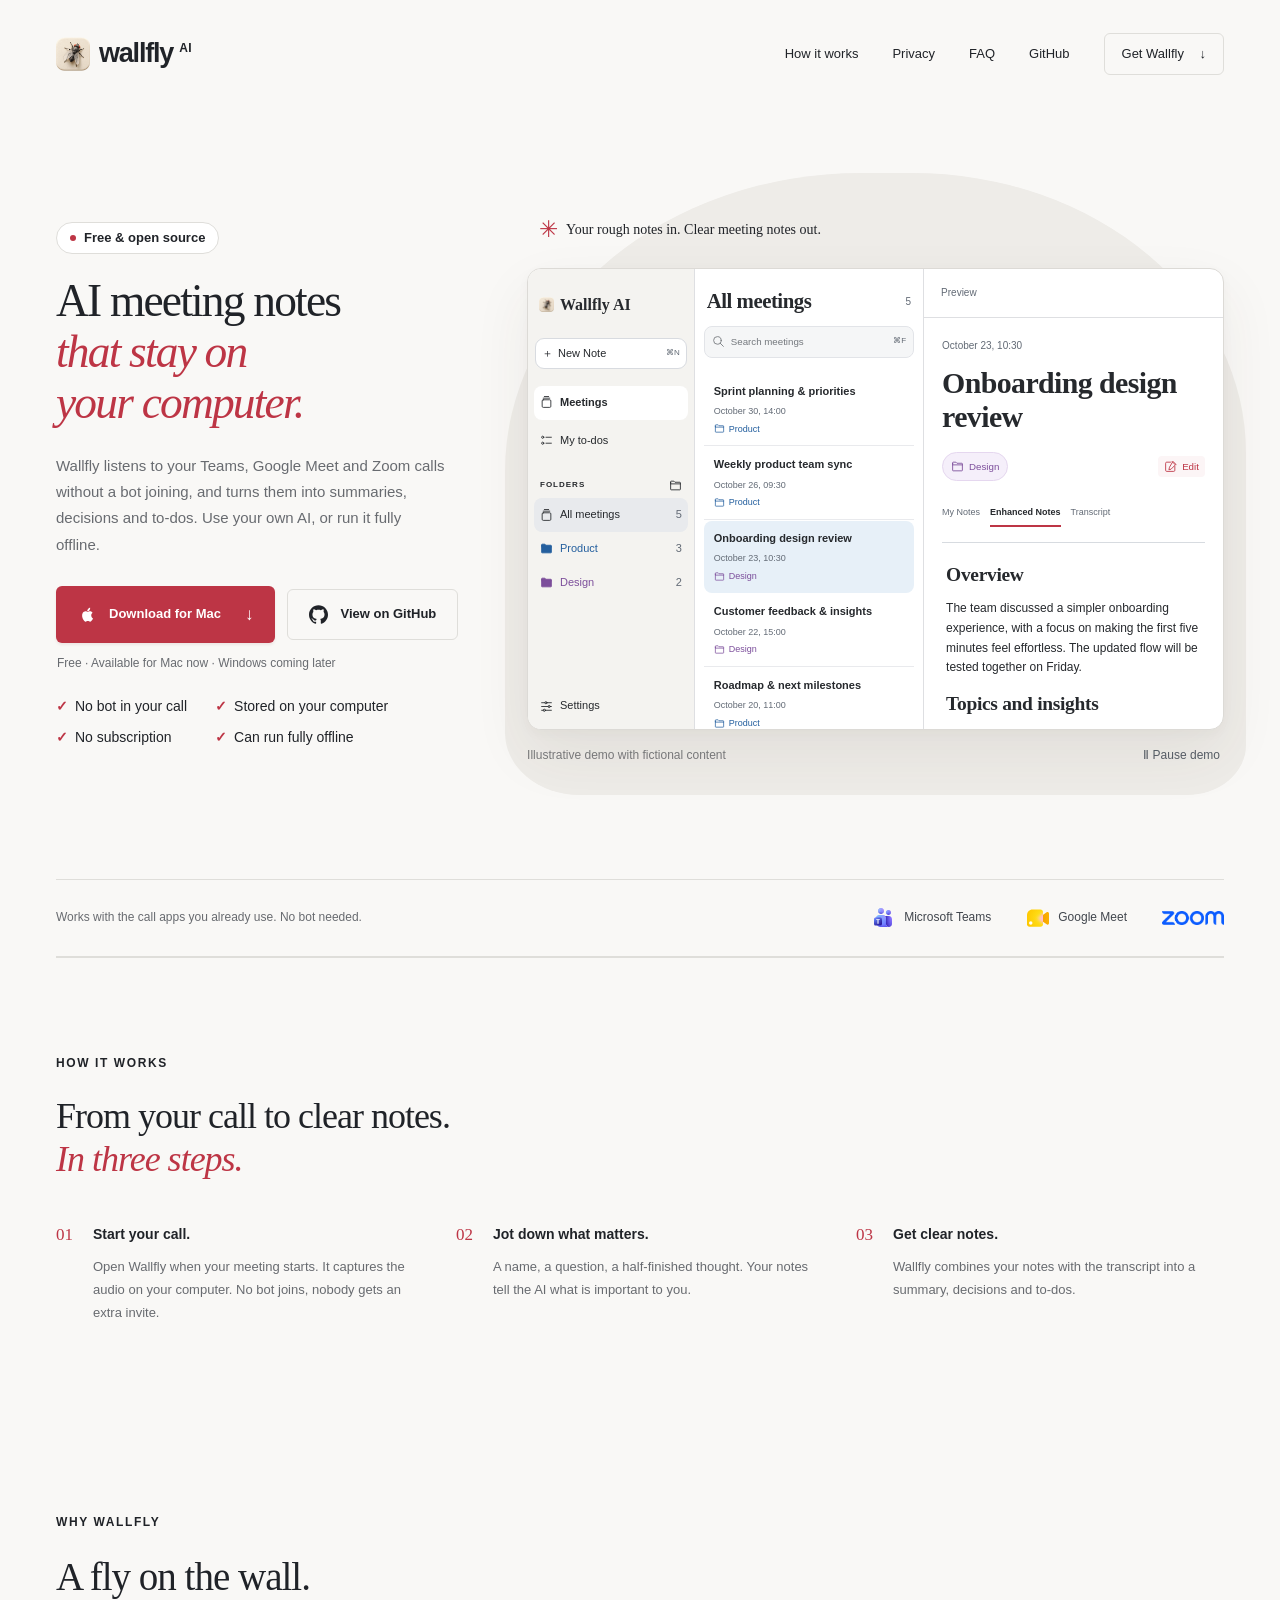
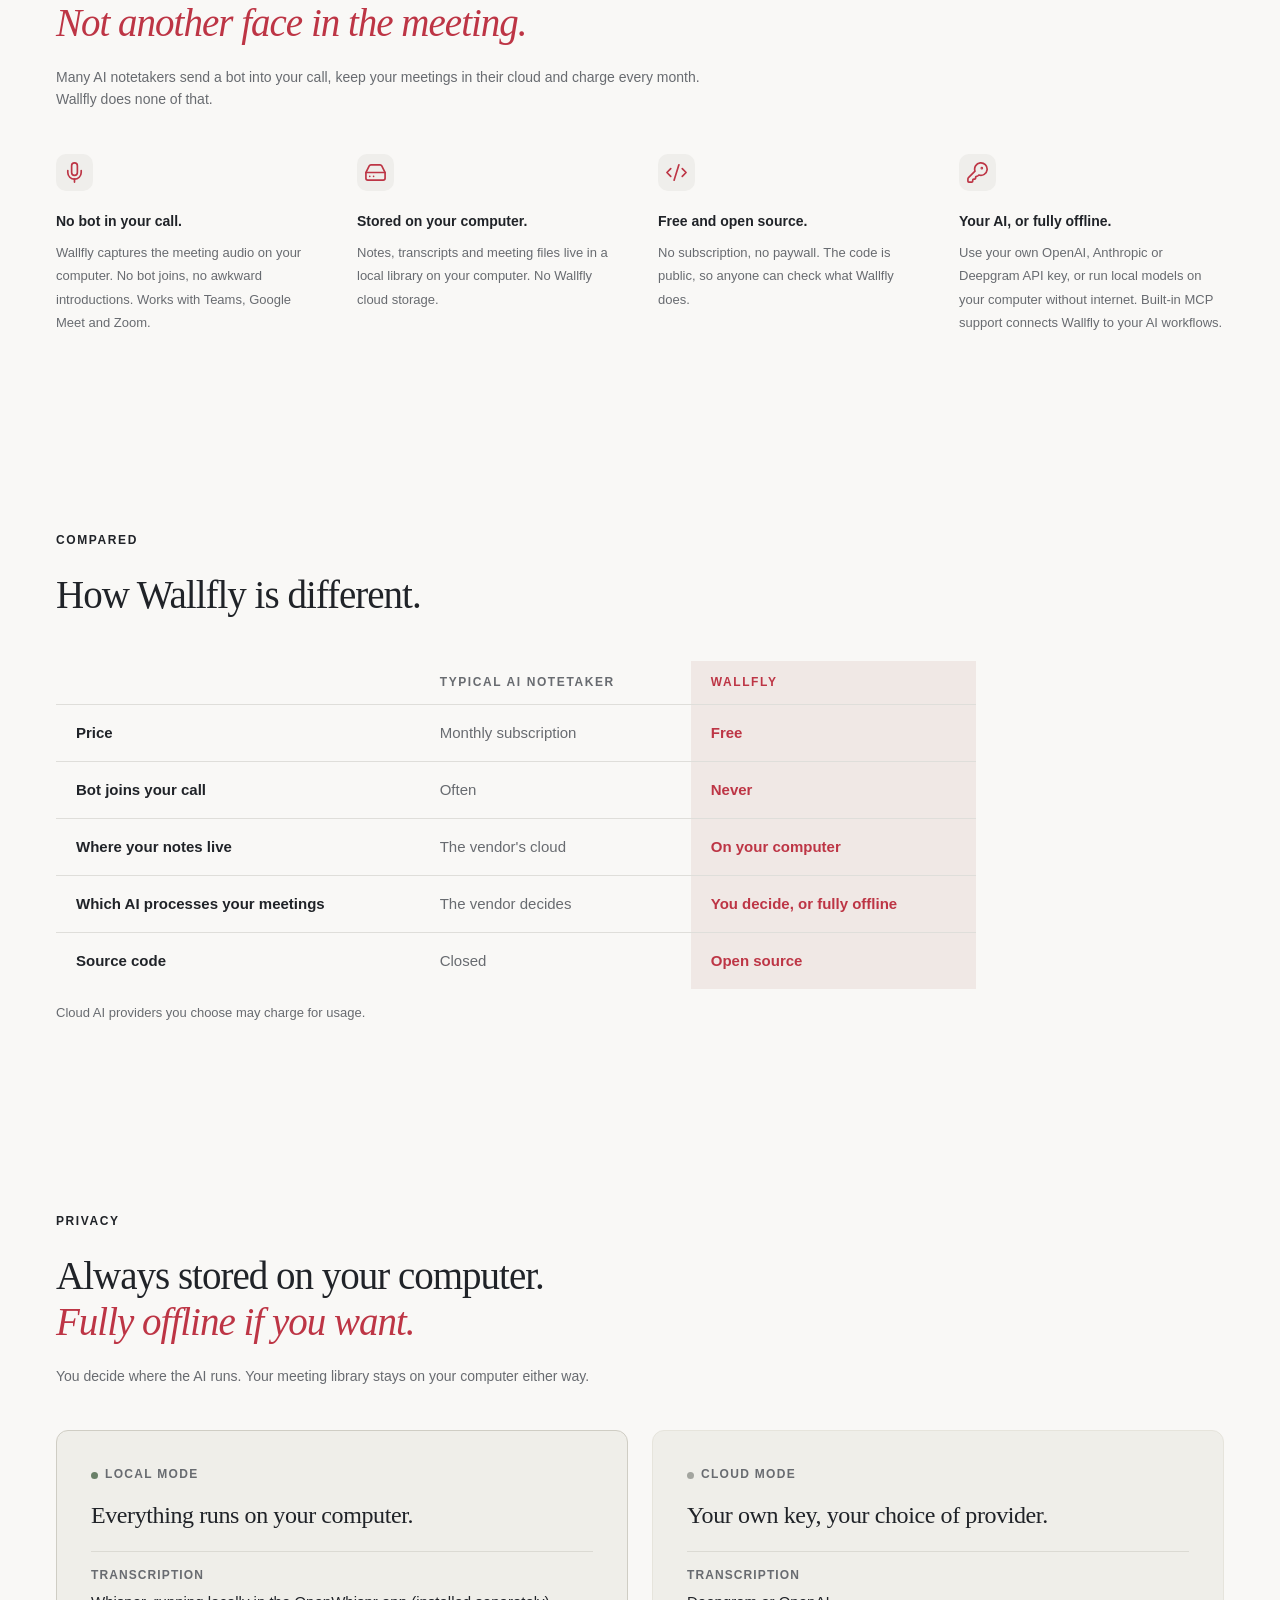
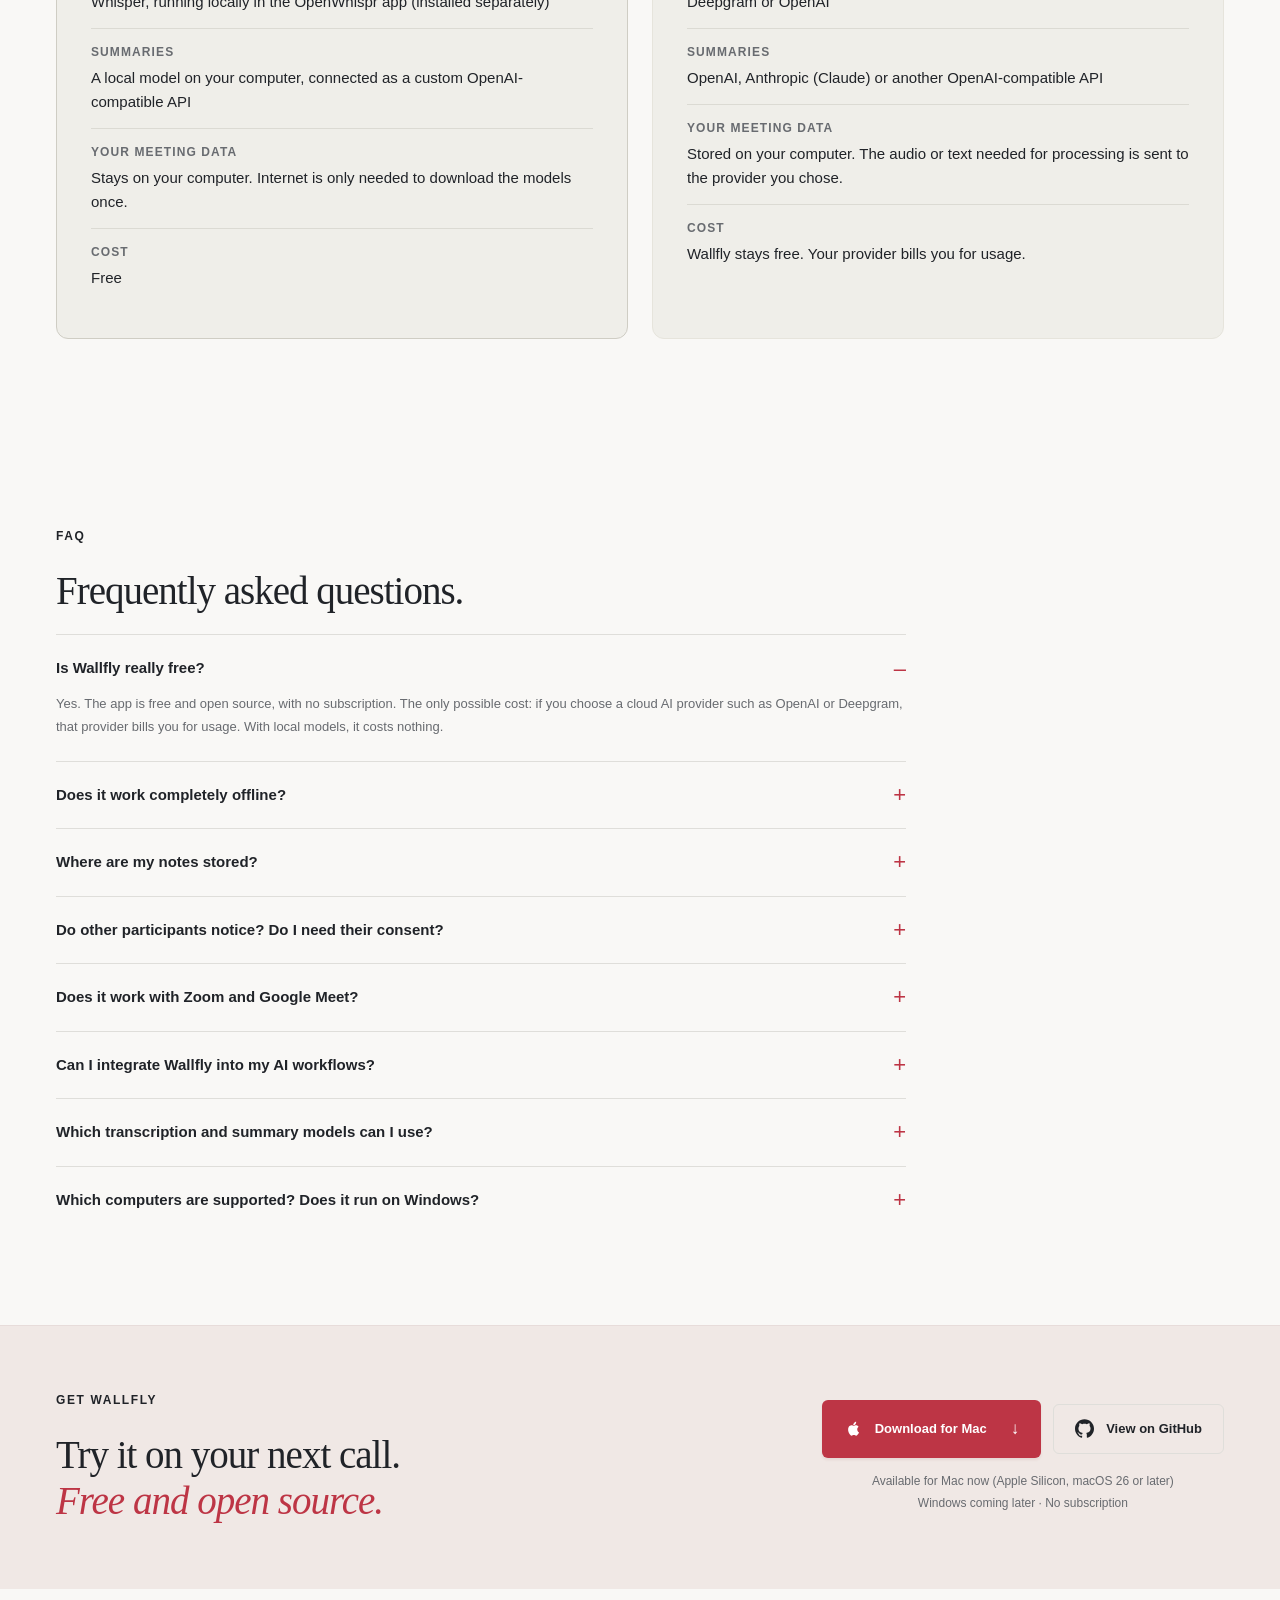
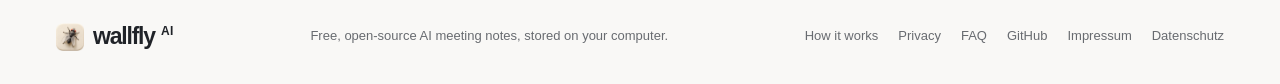
==== commit d2737ff3: "Add support for Model Context Protocol (MCP) in FAQ and feature description" ====
--- a/index.html
+++ b/index.html
@@ -138,7 +138,7 @@
         <article><span class="feature-icon" aria-hidden="true"><svg xmlns="http://www.w3.org/2000/svg" viewBox="0 0 24 24" fill="none" stroke="currentColor" stroke-width="1.75" stroke-linecap="round" stroke-linejoin="round"><path d="M12 19v3"/><path d="M19 10v2a7 7 0 0 1-14 0v-2"/><rect x="9" y="2" width="6" height="13" rx="3"/></svg></span><h3>No bot in your call.</h3><p>Wallfly captures the meeting audio on your computer. No bot joins, no awkward introductions. Works with Teams, Google Meet and Zoom.</p></article>
         <article><span class="feature-icon" aria-hidden="true"><svg xmlns="http://www.w3.org/2000/svg" viewBox="0 0 24 24" fill="none" stroke="currentColor" stroke-width="1.75" stroke-linecap="round" stroke-linejoin="round"><path d="M10 16h.01"/><path d="M2.212 11.577a2 2 0 0 0-.212.896V18a2 2 0 0 0 2 2h16a2 2 0 0 0 2-2v-5.527a2 2 0 0 0-.212-.896L18.55 5.11A2 2 0 0 0 16.76 4H7.24a2 2 0 0 0-1.79 1.11z"/><path d="M21.946 12.013H2.054"/><path d="M6 16h.01"/></svg></span><h3>Stored on your computer.</h3><p>Notes, transcripts and meeting files live in a local library on your computer. No Wallfly cloud storage.</p></article>
         <article><span class="feature-icon" aria-hidden="true"><svg xmlns="http://www.w3.org/2000/svg" viewBox="0 0 24 24" fill="none" stroke="currentColor" stroke-width="1.75" stroke-linecap="round" stroke-linejoin="round"><path d="m18 16 4-4-4-4"/><path d="m6 8-4 4 4 4"/><path d="m14.5 4-5 16"/></svg></span><h3>Free and open source.</h3><p>No subscription, no paywall. The code is public, so anyone can check what Wallfly does.</p></article>
-        <article><span class="feature-icon" aria-hidden="true"><svg xmlns="http://www.w3.org/2000/svg" viewBox="0 0 24 24" fill="none" stroke="currentColor" stroke-width="1.75" stroke-linecap="round" stroke-linejoin="round"><path d="M2.586 17.414A2 2 0 0 0 2 18.828V21a1 1 0 0 0 1 1h3a1 1 0 0 0 1-1v-1a1 1 0 0 1 1-1h1a1 1 0 0 0 1-1v-1a1 1 0 0 1 1-1h.172a2 2 0 0 0 1.414-.586l.814-.814a6.5 6.5 0 1 0-4-4z"/><circle cx="16.5" cy="7.5" r=".5" fill="currentColor"/></svg></span><h3>Your AI, or fully offline.</h3><p>Use your own OpenAI, Anthropic or Deepgram API key, or run local models on your computer without internet.</p></article>
+        <article><span class="feature-icon" aria-hidden="true"><svg xmlns="http://www.w3.org/2000/svg" viewBox="0 0 24 24" fill="none" stroke="currentColor" stroke-width="1.75" stroke-linecap="round" stroke-linejoin="round"><path d="M2.586 17.414A2 2 0 0 0 2 18.828V21a1 1 0 0 0 1 1h3a1 1 0 0 0 1-1v-1a1 1 0 0 1 1-1h1a1 1 0 0 0 1-1v-1a1 1 0 0 1 1-1h.172a2 2 0 0 0 1.414-.586l.814-.814a6.5 6.5 0 1 0-4-4z"/><circle cx="16.5" cy="7.5" r=".5" fill="currentColor"/></svg></span><h3>Your AI, or fully offline.</h3><p>Use your own OpenAI, Anthropic or Deepgram API key, or run local models on your computer without internet. Built-in MCP support connects Wallfly to your AI workflows.</p></article>
       </div>
     </section>
     <section class="compare wrap section-space" id="compare" aria-labelledby="compare-title">
@@ -203,6 +203,10 @@
         <p>Yes. Wallfly captures the meeting audio on your computer, so it works with Microsoft Teams, Google Meet and Zoom. Automatic meeting detection currently works for Teams (on Mac, through the Accessibility permission). For other apps, start recording manually.</p>
       </details>
       <details class="faq-item">
+        <summary>Can I integrate Wallfly into my AI workflows?</summary>
+        <p>Yes. Wallfly has built-in support for the Model Context Protocol (MCP), so you can connect it to MCP-compatible AI tools and integrate it into your existing workflows. MCP support is implemented and available today.</p>
+      </details>
+      <details class="faq-item">
         <summary>Which transcription and summary models can I use?</summary>
         <p><strong>Transcription:</strong> Deepgram (Nova-3), OpenAI, or Whisper Large V3 Turbo running locally through OpenWhispr.</p>
         <p><strong>Summaries and Enhanced Notes:</strong> OpenAI, Anthropic (Claude), or any OpenAI-compatible API, including local models. Bring your own key; cloud providers may charge for usage.</p>
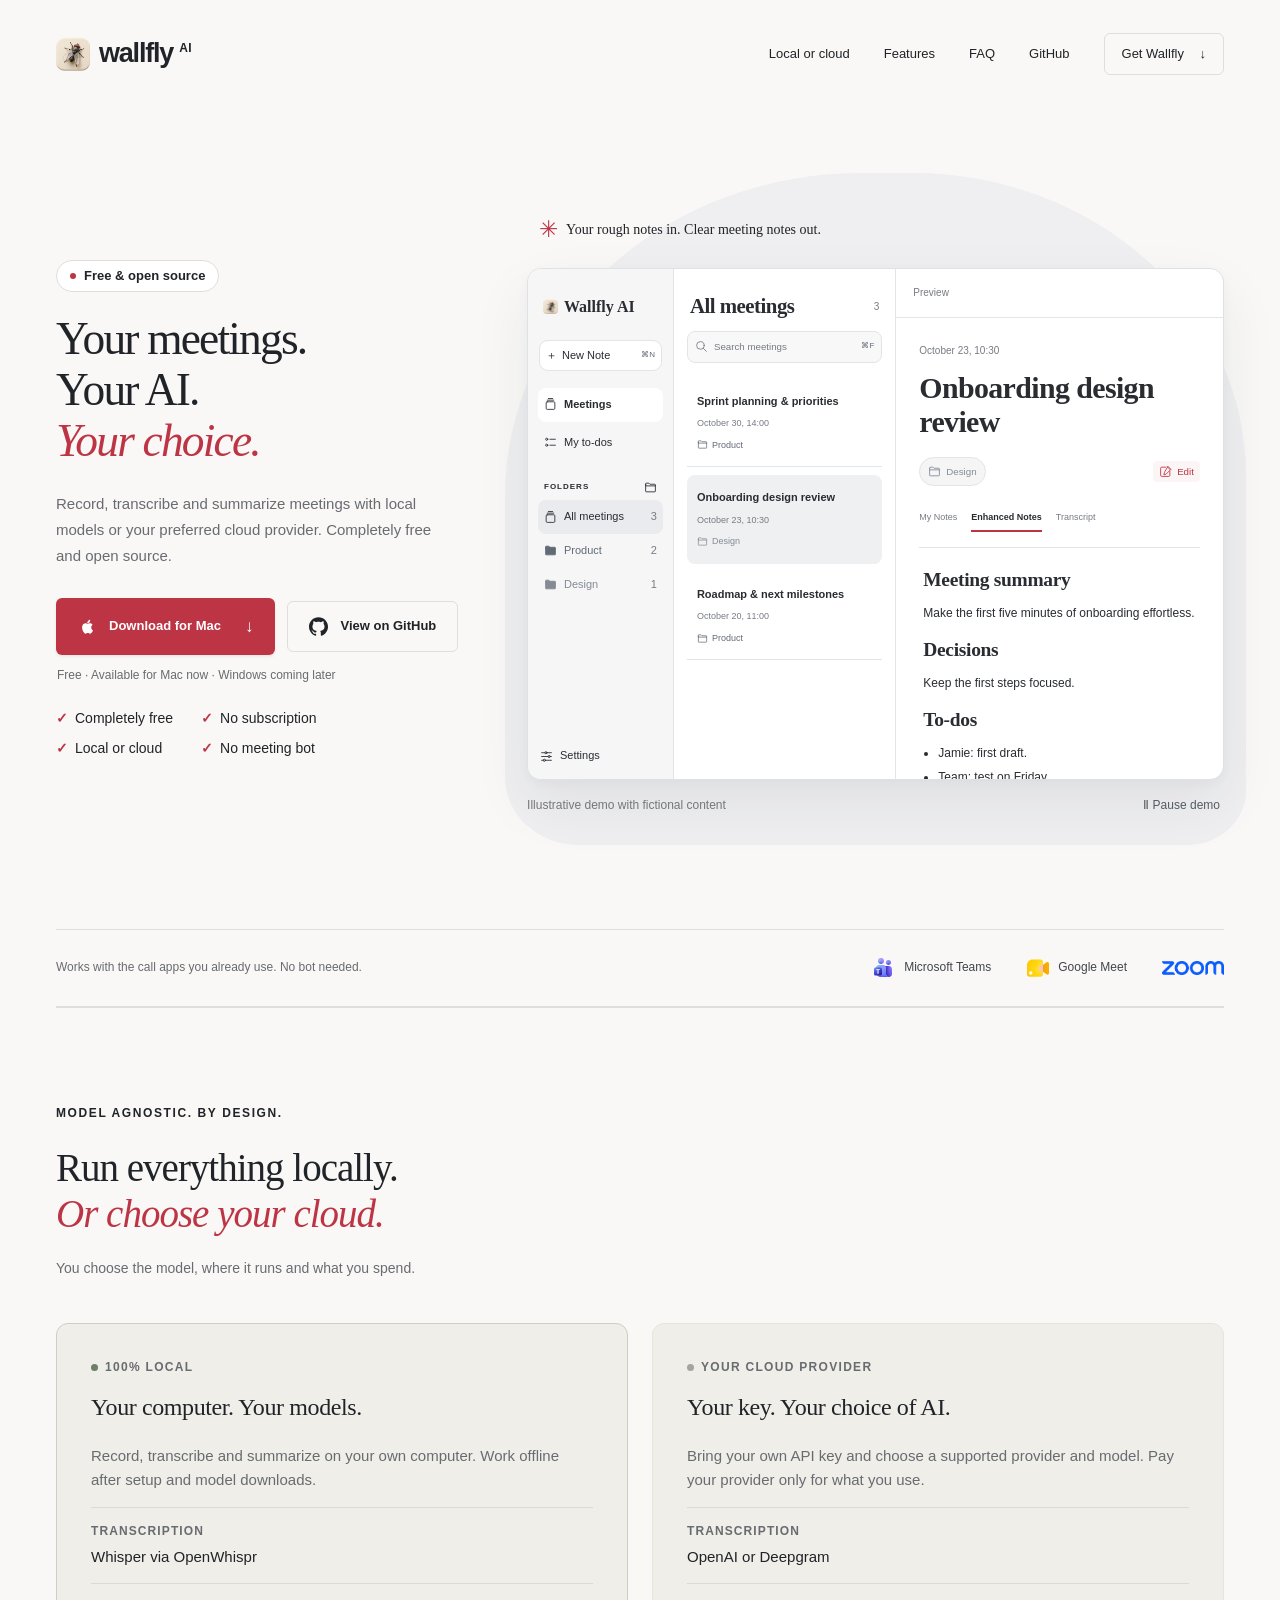
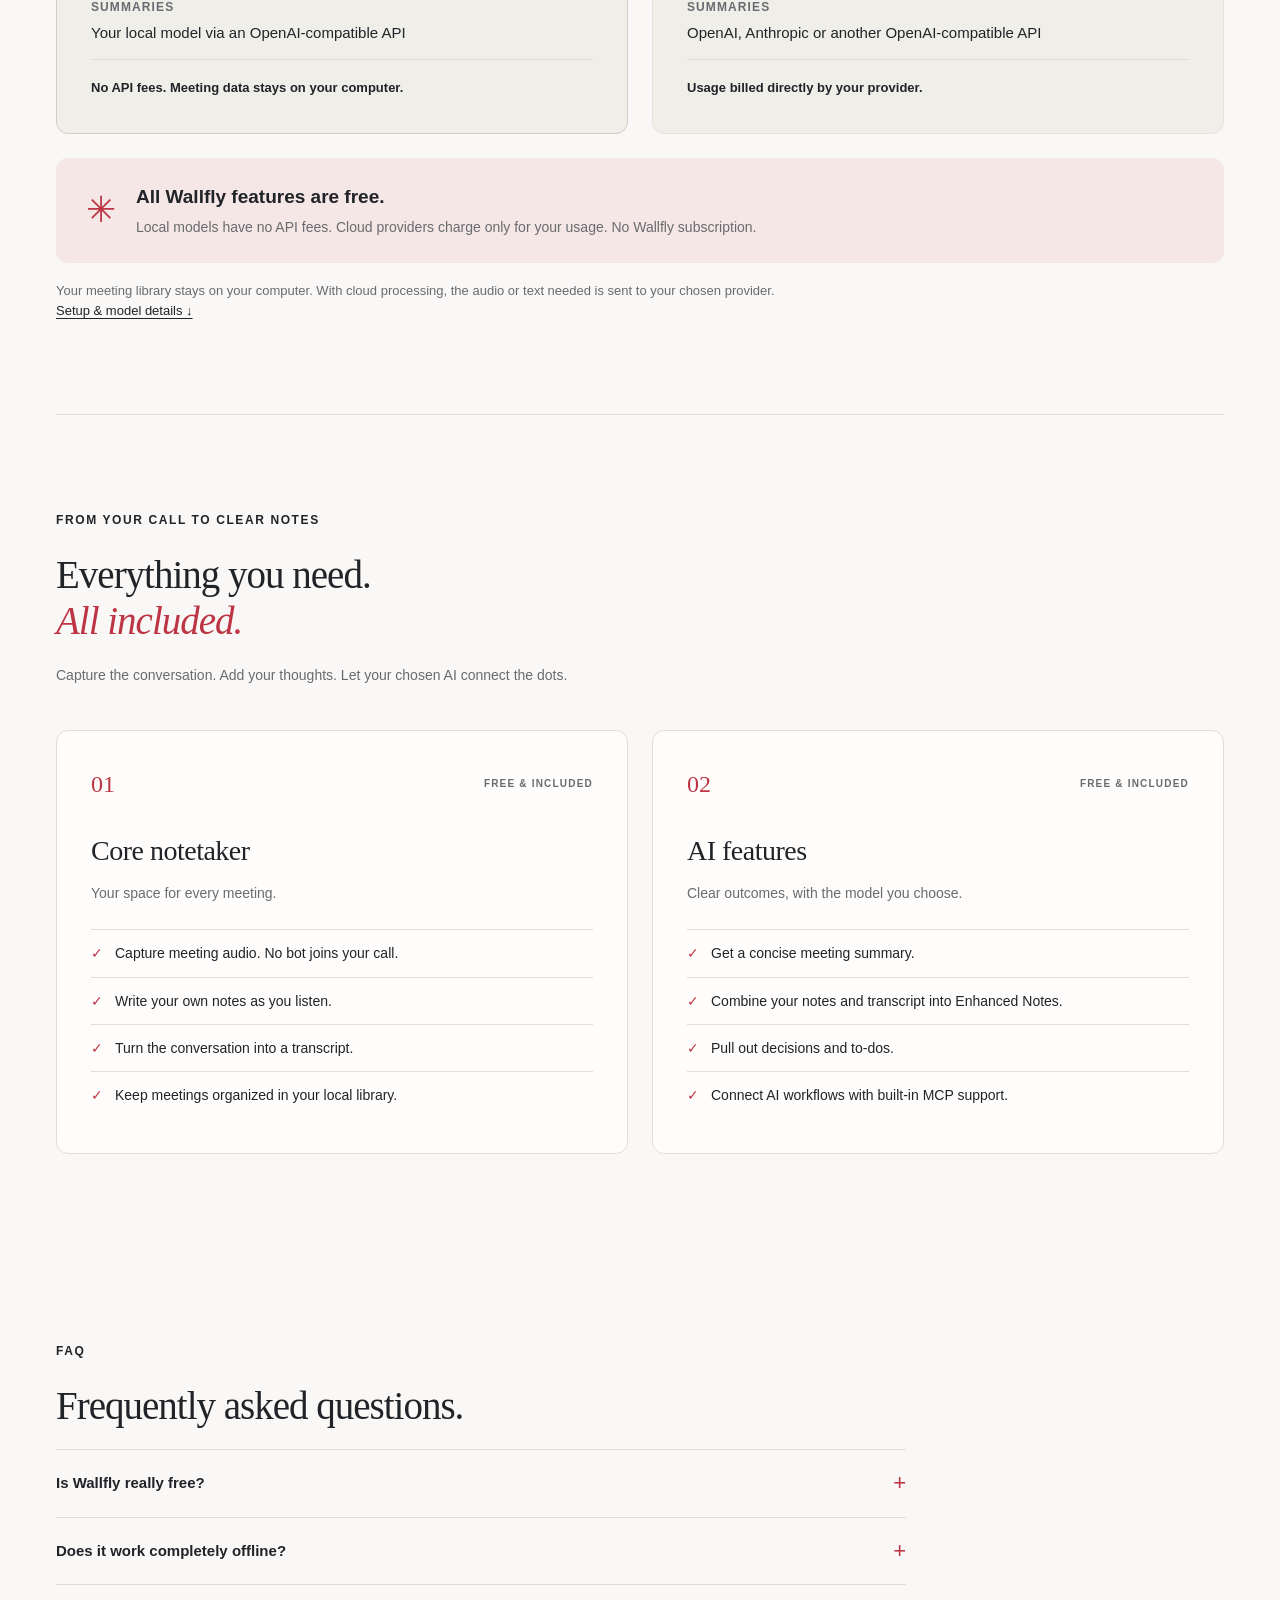
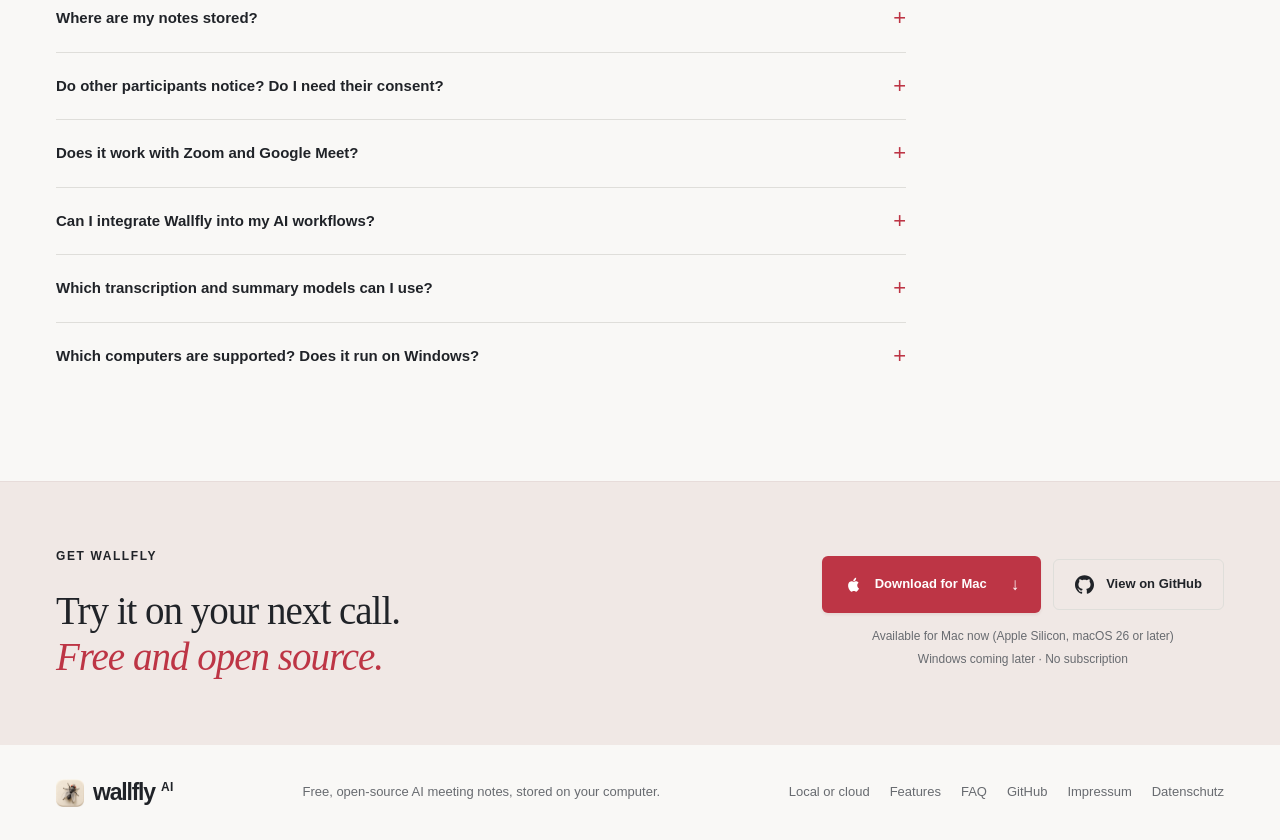
==== commit dfc579f4: "Refactor demo flow and enhance UI styles - Updated demo flow timing in script.js to include new resu" ====
--- a/index.html
+++ b/index.html
@@ -4,9 +4,9 @@
   <meta charset="utf-8">
   <meta name="viewport" content="width=device-width, initial-scale=1">
   <meta name="theme-color" content="#f9f8f6">
-  <meta name="description" content="Wallfly is a free, open-source AI meeting notetaker. No bot joins your call, your notes stay on your computer, and you can use your own AI or run it fully offline.">
-  <meta property="og:title" content="Wallfly AI — Free AI meeting notes that stay on your computer">
-  <meta property="og:description" content="Free and open source. No bot in your call. Notes stored on your computer. Use your own AI, or run it fully offline.">
+  <meta name="description" content="Record, transcribe and summarize meetings with local models or your preferred cloud provider. Wallfly is completely free and open source. No subscription.">
+  <meta property="og:title" content="Wallfly AI — Your meetings. Your AI. Your choice.">
+  <meta property="og:description" content="Completely free and open source. Run everything locally or bring your own cloud API key. You choose the model and control the cost.">
   <meta property="og:type" content="website">
   <title>Wallfly AI — Free, open-source AI meeting notes</title>
   <link rel="icon" href="assets/wallfly-icon.png" type="image/png">
@@ -17,14 +17,14 @@
   <a class="skip-link" href="#main">Skip to content</a>
   <header class="site-header wrap">
     <a class="brand" href="#" aria-label="Wallfly AI home"><img src="assets/wallfly-icon.png" width="34" height="34" alt="">wallfly<span>AI</span></a>
-    <nav aria-label="Main navigation"><a href="#how-it-works">How it works</a><a href="#privacy">Privacy</a><a href="#faq">FAQ</a><a class="js-github" hidden>GitHub</a><a class="nav-download" href="#download">Get Wallfly <span aria-hidden="true">↓</span></a></nav>
+    <nav aria-label="Main navigation"><a href="#privacy">Local or cloud</a><a href="#how-it-works">Features</a><a href="#faq">FAQ</a><a class="js-github" hidden>GitHub</a><a class="nav-download" href="#download">Get Wallfly <span aria-hidden="true">↓</span></a></nav>
   </header>
   <main id="main">
     <section class="hero wrap" aria-labelledby="hero-title">
       <div class="hero-copy">
         <p class="hero-badge"><span class="status-dot"></span> Free &amp; open source</p>
-        <h1 id="hero-title">AI meeting notes<br><em>that stay on your&nbsp;computer.</em></h1>
-        <p class="hero-description">Wallfly listens to your Teams, Google Meet and Zoom calls without a bot joining, and turns them into summaries, decisions and to-dos. Use your own AI, or run it fully offline.</p>
+        <h1 id="hero-title">Your meetings.<br>Your AI.<br><em>Your choice.</em></h1>
+        <p class="hero-description">Record, transcribe and summarize meetings with local models or your preferred cloud provider. Completely free and open source.</p>
         <div class="cta-row">
           <a class="button js-download" hidden download><svg viewBox="0 0 24 24" aria-hidden="true"><path d="M16.7 12.8c0-2 1.6-3 1.7-3.1-1-1.5-2.5-1.7-3-1.7-1.3-.1-2.5.8-3.2.8-.6 0-1.6-.8-2.7-.8-1.4 0-2.8.9-3.6 2.2-1.5 2.7-.4 6.7 1.1 8.8.7 1 1.5 2.1 2.6 2 1.1 0 1.5-.7 2.9-.7 1.3 0 1.7.7 2.8.7 1.2 0 1.9-1 2.6-2 .8-1.1 1.1-2.2 1.1-2.3-.1 0-2.3-.9-2.3-3.9ZM14.5 6.6c.6-.8 1-1.9.9-3-.9 0-2 .6-2.7 1.4-.6.7-1.1 1.8-1 2.8 1 .1 2.1-.5 2.8-1.2Z"/></svg>Download for Mac <span aria-hidden="true">↓</span></a>
           <a class="button button-secondary js-github" hidden><svg viewBox="0 0 24 24" aria-hidden="true"><path d="M12 .297c-6.63 0-12 5.373-12 12 0 5.303 3.438 9.8 8.205 11.385.6.113.82-.258.82-.577 0-.285-.01-1.04-.015-2.04-3.338.724-4.042-1.61-4.042-1.61C4.422 18.07 3.633 17.7 3.633 17.7c-1.087-.744.084-.729.084-.729 1.205.084 1.838 1.236 1.838 1.236 1.07 1.835 2.809 1.305 3.495.998.108-.776.417-1.305.76-1.605-2.665-.3-5.466-1.332-5.466-5.93 0-1.31.465-2.38 1.235-3.22-.135-.303-.54-1.523.105-3.176 0 0 1.005-.322 3.3 1.23.96-.267 1.98-.399 3-.405 1.02.006 2.04.138 3 .405 2.28-1.552 3.285-1.23 3.285-1.23.645 1.653.24 2.873.12 3.176.765.84 1.23 1.91 1.23 3.22 0 4.61-2.805 5.625-5.475 5.92.42.36.81 1.096.81 2.22 0 1.606-.015 2.896-.015 3.286 0 .315.21.69.825.57C20.565 22.092 24 17.592 24 12.297c0-6.627-5.373-12-12-12"/></svg>View on GitHub</a>
@@ -32,10 +32,10 @@
         </div>
         <p class="button-note">Free · Available for Mac now · Windows coming later</p>
         <ul class="trust-row" aria-label="Key facts">
-          <li>No bot in your call</li>
-          <li>Stored on your computer</li>
+          <li>Completely free</li>
           <li>No subscription</li>
-          <li>Can run fully offline</li>
+          <li>Local or cloud</li>
+          <li>No meeting bot</li>
         </ul>
       </div>
       <div class="hero-product">
@@ -48,18 +48,16 @@
               <div class="sidebar-link selected"><svg viewBox="0 0 24 24" fill="none" stroke="currentColor" stroke-width="1.6" stroke-linecap="round" stroke-linejoin="round" aria-hidden="true"><rect x="4" y="7" width="16" height="14" rx="2"/><path d="M6 4h12M8 1h8"/></svg> Meetings</div>
               <div class="sidebar-link"><svg viewBox="0 0 24 24" fill="none" stroke="currentColor" stroke-width="1.6" stroke-linecap="round" stroke-linejoin="round" aria-hidden="true"><circle cx="5" cy="6" r="2"/><circle cx="5" cy="17" r="2"/><path d="M11 6h10M11 17h10"/></svg> My to-dos</div>
               <div class="sidebar-label">FOLDERS <svg viewBox="0 0 24 24" fill="none" stroke="currentColor" stroke-width="1.6" stroke-linecap="round" stroke-linejoin="round" aria-hidden="true"><path d="M3 7V5a1 1 0 0 1 1-1h5l2 2h9a1 1 0 0 1 1 1v12a1 1 0 0 1-1 1H4a1 1 0 0 1-1-1V7Z"/><path d="M3 9h18"/></svg></div>
-              <div class="sidebar-link current"><svg viewBox="0 0 24 24" fill="none" stroke="currentColor" stroke-width="1.6" stroke-linecap="round" stroke-linejoin="round" aria-hidden="true"><rect x="4" y="7" width="16" height="14" rx="2"/><path d="M6 4h12M8 1h8"/></svg> All meetings <small>5</small></div>
-              <div class="sidebar-link demo-folder"><svg viewBox="0 0 24 24" fill="none" stroke="currentColor" stroke-width="1.6" stroke-linecap="round" stroke-linejoin="round" aria-hidden="true"><path d="M3 7V5a1 1 0 0 1 1-1h5l2 2h9a1 1 0 0 1 1 1v12a1 1 0 0 1-1 1H4a1 1 0 0 1-1-1V7Z"/><path d="M3 9h18"/></svg> Product <small>3</small></div>
-              <div class="sidebar-link demo-folder folder-design"><svg viewBox="0 0 24 24" fill="none" stroke="currentColor" stroke-width="1.6" stroke-linecap="round" stroke-linejoin="round" aria-hidden="true"><path d="M3 7V5a1 1 0 0 1 1-1h5l2 2h9a1 1 0 0 1 1 1v12a1 1 0 0 1-1 1H4a1 1 0 0 1-1-1V7Z"/><path d="M3 9h18"/></svg> Design <small>2</small></div>
+              <div class="sidebar-link current"><svg viewBox="0 0 24 24" fill="none" stroke="currentColor" stroke-width="1.6" stroke-linecap="round" stroke-linejoin="round" aria-hidden="true"><rect x="4" y="7" width="16" height="14" rx="2"/><path d="M6 4h12M8 1h8"/></svg> All meetings <small>3</small></div>
+              <div class="sidebar-link demo-folder"><svg viewBox="0 0 24 24" fill="none" stroke="currentColor" stroke-width="1.6" stroke-linecap="round" stroke-linejoin="round" aria-hidden="true"><path d="M3 7V5a1 1 0 0 1 1-1h5l2 2h9a1 1 0 0 1 1 1v12a1 1 0 0 1-1 1H4a1 1 0 0 1-1-1V7Z"/><path d="M3 9h18"/></svg> Product <small>2</small></div>
+              <div class="sidebar-link demo-folder folder-design"><svg viewBox="0 0 24 24" fill="none" stroke="currentColor" stroke-width="1.6" stroke-linecap="round" stroke-linejoin="round" aria-hidden="true"><path d="M3 7V5a1 1 0 0 1 1-1h5l2 2h9a1 1 0 0 1 1 1v12a1 1 0 0 1-1 1H4a1 1 0 0 1-1-1V7Z"/><path d="M3 9h18"/></svg> Design <small>1</small></div>
               <div class="sidebar-bottom"><svg viewBox="0 0 24 24" fill="none" stroke="currentColor" stroke-width="1.6" stroke-linecap="round" stroke-linejoin="round" aria-hidden="true"><path d="M3 5h6m4 0h8M3 12h12m4 0h2M3 19h3m4 0h11"/><circle cx="11" cy="5" r="2"/><circle cx="17" cy="12" r="2"/><circle cx="8" cy="19" r="2"/></svg> Settings</div>
             </aside>
             <div class="demo-library" aria-label="Demo meeting library">
-              <div class="library-title"><h2>All meetings</h2><span>5</span></div>
+              <div class="library-title"><h2>All meetings</h2><span>3</span></div>
               <div class="demo-search"><svg viewBox="0 0 24 24" fill="none" stroke="currentColor" stroke-width="1.6" stroke-linecap="round" stroke-linejoin="round" aria-hidden="true"><circle cx="10" cy="10" r="7"/><path d="m15 15 6 6"/></svg><span>Search meetings</span><kbd>⌘F</kbd></div>
               <div class="meeting-item"><strong>Sprint planning &amp; priorities</strong><time datetime="2026-10-30T14:00">October 30, 14:00</time><span class="meeting-folder"><svg viewBox="0 0 24 24" fill="none" stroke="currentColor" stroke-width="1.6" stroke-linecap="round" stroke-linejoin="round" aria-hidden="true"><path d="M3 7V5a1 1 0 0 1 1-1h5l2 2h9a1 1 0 0 1 1 1v12a1 1 0 0 1-1 1H4a1 1 0 0 1-1-1V7Z"/><path d="M3 9h18"/></svg> Product</span></div>
-              <div class="meeting-item"><strong>Weekly product team sync</strong><time datetime="2026-10-26T09:30">October 26, 09:30</time><span class="meeting-folder"><svg viewBox="0 0 24 24" fill="none" stroke="currentColor" stroke-width="1.6" stroke-linecap="round" stroke-linejoin="round" aria-hidden="true"><path d="M3 7V5a1 1 0 0 1 1-1h5l2 2h9a1 1 0 0 1 1 1v12a1 1 0 0 1-1 1H4a1 1 0 0 1-1-1V7Z"/><path d="M3 9h18"/></svg> Product</span></div>
               <div class="meeting-item active"><strong>Onboarding design review</strong><time datetime="2026-10-23T10:30">October 23, 10:30</time><span class="meeting-folder folder-design"><svg viewBox="0 0 24 24" fill="none" stroke="currentColor" stroke-width="1.6" stroke-linecap="round" stroke-linejoin="round" aria-hidden="true"><path d="M3 7V5a1 1 0 0 1 1-1h5l2 2h9a1 1 0 0 1 1 1v12a1 1 0 0 1-1 1H4a1 1 0 0 1-1-1V7Z"/><path d="M3 9h18"/></svg> Design</span></div>
-              <div class="meeting-item"><strong>Customer feedback &amp; insights</strong><time datetime="2026-10-22T15:00">October 22, 15:00</time><span class="meeting-folder folder-design"><svg viewBox="0 0 24 24" fill="none" stroke="currentColor" stroke-width="1.6" stroke-linecap="round" stroke-linejoin="round" aria-hidden="true"><path d="M3 7V5a1 1 0 0 1 1-1h5l2 2h9a1 1 0 0 1 1 1v12a1 1 0 0 1-1 1H4a1 1 0 0 1-1-1V7Z"/><path d="M3 9h18"/></svg> Design</span></div>
               <div class="meeting-item"><strong>Roadmap &amp; next milestones</strong><time datetime="2026-10-20T11:00">October 20, 11:00</time><span class="meeting-folder"><svg viewBox="0 0 24 24" fill="none" stroke="currentColor" stroke-width="1.6" stroke-linecap="round" stroke-linejoin="round" aria-hidden="true"><path d="M3 7V5a1 1 0 0 1 1-1h5l2 2h9a1 1 0 0 1 1 1v12a1 1 0 0 1-1 1H4a1 1 0 0 1-1-1V7Z"/><path d="M3 9h18"/></svg> Product</span></div>
             </div>
             <div class="app-content">
@@ -79,8 +77,8 @@
                     <ul><li>Simpler onboarding</li><li>Test the new flow on Friday</li><li>Jamie → first draft</li></ul>
                   </div>
                   <div id="enhanced-panel" role="tabpanel" aria-labelledby="enhanced-tab" tabindex="0">
-                    <h3>Overview</h3><p>The team discussed a simpler onboarding experience, with a focus on making the first five minutes feel effortless. The updated flow will be tested together on Friday.</p>
-                    <h3>Topics and insights</h3><h4>A clearer first impression</h4><ul><li>Keep the first steps focused and easy to follow.</li><li>Jamie will prepare a first draft for the team.</li></ul>
+                    <h3>Meeting summary</h3><p>Make the first five minutes of onboarding effortless.</p>
+                    <h3>Decisions</h3><p>Keep the first steps focused.</p><h3>To-dos</h3><ul><li>Jamie: first draft.</li><li>Team: test on Friday.</li></ul>
                   </div>
                   <div id="transcript-panel" role="tabpanel" aria-labelledby="transcript-tab" tabindex="0" hidden>
                     <h3>Transcript</h3><p><strong>Jamie</strong><br>Let's make the first five minutes feel effortless.</p><p><strong>Alex</strong><br>Agreed. We can try the updated flow together on Friday.</p><p class="demo-transcript-line"><strong>Jamie</strong><br>I'll put together a first draft of the new flow.</p>
@@ -124,67 +122,53 @@
         <span><img class="platform-wordmark" src="assets/zoom.png" width="62" height="14" alt="Zoom"></span>
       </div>
     </section>
-    <section class="workflow wrap section-space" id="how-it-works" aria-labelledby="workflow-title">
-      <div class="section-heading"><p class="eyebrow">HOW IT WORKS</p><h2 id="workflow-title">From your call to clear notes.<br><em>In three steps.</em></h2></div>
-      <ol class="steps">
-        <li><span>01</span><div><h3>Start your call.</h3><p>Open Wallfly when your meeting starts. It captures the audio on your computer. No bot joins, nobody gets an extra invite.</p></div></li>
-        <li><span>02</span><div><h3>Jot down what matters.</h3><p>A name, a question, a half-finished thought. Your notes tell the AI what is important to you.</p></div></li>
-        <li><span>03</span><div><h3>Get clear notes.</h3><p>Wallfly combines your notes with the transcript into a summary, decisions and to-dos.</p></div></li>
-      </ol>
-    </section>
-    <section class="benefits wrap section-space" id="why-wallfly" aria-labelledby="benefits-title">
-      <div class="section-heading"><p class="eyebrow">WHY WALLFLY</p><h2 id="benefits-title">A fly on the wall.<br><em>Not another face in the meeting.</em></h2><p>Many AI notetakers send a bot into your call, keep your meetings in their cloud and charge every month. Wallfly does none of that.</p></div>
-      <div class="benefit-grid">
-        <article><span class="feature-icon" aria-hidden="true"><svg xmlns="http://www.w3.org/2000/svg" viewBox="0 0 24 24" fill="none" stroke="currentColor" stroke-width="1.75" stroke-linecap="round" stroke-linejoin="round"><path d="M12 19v3"/><path d="M19 10v2a7 7 0 0 1-14 0v-2"/><rect x="9" y="2" width="6" height="13" rx="3"/></svg></span><h3>No bot in your call.</h3><p>Wallfly captures the meeting audio on your computer. No bot joins, no awkward introductions. Works with Teams, Google Meet and Zoom.</p></article>
-        <article><span class="feature-icon" aria-hidden="true"><svg xmlns="http://www.w3.org/2000/svg" viewBox="0 0 24 24" fill="none" stroke="currentColor" stroke-width="1.75" stroke-linecap="round" stroke-linejoin="round"><path d="M10 16h.01"/><path d="M2.212 11.577a2 2 0 0 0-.212.896V18a2 2 0 0 0 2 2h16a2 2 0 0 0 2-2v-5.527a2 2 0 0 0-.212-.896L18.55 5.11A2 2 0 0 0 16.76 4H7.24a2 2 0 0 0-1.79 1.11z"/><path d="M21.946 12.013H2.054"/><path d="M6 16h.01"/></svg></span><h3>Stored on your computer.</h3><p>Notes, transcripts and meeting files live in a local library on your computer. No Wallfly cloud storage.</p></article>
-        <article><span class="feature-icon" aria-hidden="true"><svg xmlns="http://www.w3.org/2000/svg" viewBox="0 0 24 24" fill="none" stroke="currentColor" stroke-width="1.75" stroke-linecap="round" stroke-linejoin="round"><path d="m18 16 4-4-4-4"/><path d="m6 8-4 4 4 4"/><path d="m14.5 4-5 16"/></svg></span><h3>Free and open source.</h3><p>No subscription, no paywall. The code is public, so anyone can check what Wallfly does.</p></article>
-        <article><span class="feature-icon" aria-hidden="true"><svg xmlns="http://www.w3.org/2000/svg" viewBox="0 0 24 24" fill="none" stroke="currentColor" stroke-width="1.75" stroke-linecap="round" stroke-linejoin="round"><path d="M2.586 17.414A2 2 0 0 0 2 18.828V21a1 1 0 0 0 1 1h3a1 1 0 0 0 1-1v-1a1 1 0 0 1 1-1h1a1 1 0 0 0 1-1v-1a1 1 0 0 1 1-1h.172a2 2 0 0 0 1.414-.586l.814-.814a6.5 6.5 0 1 0-4-4z"/><circle cx="16.5" cy="7.5" r=".5" fill="currentColor"/></svg></span><h3>Your AI, or fully offline.</h3><p>Use your own OpenAI, Anthropic or Deepgram API key, or run local models on your computer without internet. Built-in MCP support connects Wallfly to your AI workflows.</p></article>
-      </div>
-    </section>
-    <section class="compare wrap section-space" id="compare" aria-labelledby="compare-title">
-      <div class="section-heading"><p class="eyebrow">COMPARED</p><h2 id="compare-title">How Wallfly is different.</h2></div>
-      <table class="compare-table">
-        <thead><tr><th scope="col"><span class="visually-hidden">Feature</span></th><th scope="col">Typical AI notetaker</th><th scope="col" class="is-wallfly">Wallfly</th></tr></thead>
-        <tbody>
-          <tr><th scope="row">Price</th><td>Monthly subscription</td><td class="is-wallfly">Free</td></tr>
-          <tr><th scope="row">Bot joins your call</th><td>Often</td><td class="is-wallfly">Never</td></tr>
-          <tr><th scope="row">Where your notes live</th><td>The vendor's cloud</td><td class="is-wallfly">On your computer</td></tr>
-          <tr><th scope="row">Which AI processes your meetings</th><td>The vendor decides</td><td class="is-wallfly">You decide, or fully offline</td></tr>
-          <tr><th scope="row">Source code</th><td>Closed</td><td class="is-wallfly">Open source</td></tr>
-        </tbody>
-      </table>
-      <p class="compare-note">Cloud AI providers you choose may charge for usage.</p>
-    </section>
     <section class="privacy wrap section-space" id="privacy" aria-labelledby="privacy-title">
-      <div class="section-heading"><p class="eyebrow">PRIVACY</p><h2 id="privacy-title">Always stored on your computer.<br><em>Fully offline if you want.</em></h2><p>You decide where the AI runs. Your meeting library stays on your computer either way.</p></div>
+      <div class="section-heading"><p class="eyebrow">MODEL AGNOSTIC. BY DESIGN.</p><h2 id="privacy-title">Run everything locally.<br><em>Or choose your cloud.</em></h2><p>You choose the model, where it runs and what you spend.</p></div>
       <div class="privacy-grid">
         <article class="privacy-card is-local">
-          <p class="privacy-pill"><i></i> LOCAL MODE</p>
-          <h3>Everything runs on your computer.</h3>
+          <p class="privacy-pill"><i aria-hidden="true"></i> 100% LOCAL</p>
+          <h3>Your computer. Your models.</h3>
+          <p class="mode-description">Record, transcribe and summarize on your own computer. Work offline after setup and model downloads.</p>
           <dl>
-            <div><dt>Transcription</dt><dd>Whisper, running locally in the OpenWhispr app (installed separately)</dd></div>
-            <div><dt>Summaries</dt><dd>A local model on your computer, connected as a custom OpenAI-compatible API</dd></div>
-            <div><dt>Your meeting data</dt><dd>Stays on your computer. Internet is only needed to download the models once.</dd></div>
-            <div><dt>Cost</dt><dd>Free</dd></div>
+            <div><dt>Transcription</dt><dd>Whisper via OpenWhispr</dd></div>
+            <div><dt>Summaries</dt><dd>Your local model via an OpenAI-compatible API</dd></div>
           </dl>
+          <p class="mode-cost">No API fees. Meeting data stays on your computer.</p>
         </article>
         <article class="privacy-card">
-          <p class="privacy-pill"><i></i> CLOUD MODE</p>
-          <h3>Your own key, your choice of provider.</h3>
+          <p class="privacy-pill"><i aria-hidden="true"></i> YOUR CLOUD PROVIDER</p>
+          <h3>Your key. Your choice of AI.</h3>
+          <p class="mode-description">Bring your own API key and choose a supported provider and model. Pay your provider only for what you use.</p>
           <dl>
-            <div><dt>Transcription</dt><dd>Deepgram or OpenAI</dd></div>
-            <div><dt>Summaries</dt><dd>OpenAI, Anthropic (Claude) or another OpenAI-compatible API</dd></div>
-            <div><dt>Your meeting data</dt><dd>Stored on your computer. The audio or text needed for processing is sent to the provider you chose.</dd></div>
-            <div><dt>Cost</dt><dd>Wallfly stays free. Your provider bills you for usage.</dd></div>
+            <div><dt>Transcription</dt><dd>OpenAI or Deepgram</dd></div>
+            <div><dt>Summaries</dt><dd>OpenAI, Anthropic or another OpenAI-compatible API</dd></div>
           </dl>
+          <p class="mode-cost">Usage billed directly by your provider.</p>
+        </article>
+      </div>
+      <div class="free-statement"><span class="free-mark" aria-hidden="true">✳</span><div><strong>All Wallfly features are free.</strong><p>Local models have no API fees. Cloud providers charge only for your usage. No Wallfly subscription.</p></div></div>
+      <p class="data-note">Your meeting library stays on your computer. With cloud processing, the audio or text needed is sent to your chosen provider. <a href="#faq">Setup &amp; model details ↓</a></p>
+    </section>
+    <section class="features wrap section-space" id="how-it-works" aria-labelledby="features-title">
+      <div class="section-heading"><p class="eyebrow">FROM YOUR CALL TO CLEAR NOTES</p><h2 id="features-title">Everything you need.<br><em>All included.</em></h2><p>Capture the conversation. Add your thoughts. Let your chosen AI connect the dots.</p></div>
+      <div class="feature-grid">
+        <article class="feature-card">
+          <div class="feature-card-heading"><span class="feature-number" aria-hidden="true">01</span><span class="included-label">FREE &amp; INCLUDED</span></div>
+          <h3>Core notetaker</h3><p>Your space for every meeting.</p>
+          <ul><li>Capture meeting audio. No bot joins your call.</li><li>Write your own notes as you listen.</li><li>Turn the conversation into a transcript.</li><li>Keep meetings organized in your local library.</li></ul>
+        </article>
+        <article class="feature-card">
+          <div class="feature-card-heading"><span class="feature-number" aria-hidden="true">02</span><span class="included-label">FREE &amp; INCLUDED</span></div>
+          <h3>AI features</h3><p>Clear outcomes, with the model you choose.</p>
+          <ul><li>Get a concise meeting summary.</li><li>Combine your notes and transcript into Enhanced Notes.</li><li>Pull out decisions and to-dos.</li><li>Connect AI workflows with built-in MCP support.</li></ul>
         </article>
       </div>
     </section>
     <section class="faq wrap section-space" id="faq" aria-labelledby="faq-title">
       <div class="section-heading"><p class="eyebrow">FAQ</p><h2 id="faq-title">Frequently asked questions.</h2></div>
-      <details class="faq-item" open>
+      <details class="faq-item">
         <summary>Is Wallfly really free?</summary>
-        <p>Yes. The app is free and open source, with no subscription. The only possible cost: if you choose a cloud AI provider such as OpenAI or Deepgram, that provider bills you for usage. With local models, it costs nothing.</p>
+        <p>Yes. All Wallfly features are free and open source, including AI features. No subscription or paywall. Local models have no API fees; optional cloud providers bill you directly for usage.</p>
       </details>
       <details class="faq-item">
         <summary>Does it work completely offline?</summary>
@@ -192,7 +176,7 @@
       </details>
       <details class="faq-item">
         <summary>Where are my notes stored?</summary>
-        <p>In a local library on your computer: notes, transcripts and meeting files. Wallfly has no cloud storage.</p>
+        <p>Notes, transcripts and meeting files live in a local library. Wallfly has no cloud storage. If you choose cloud processing, the required audio or text is sent to that provider.</p>
       </details>
       <details class="faq-item">
         <summary>Do other participants notice? Do I need their consent?</summary>
@@ -204,7 +188,7 @@
       </details>
       <details class="faq-item">
         <summary>Can I integrate Wallfly into my AI workflows?</summary>
-        <p>Yes. Wallfly has built-in support for the Model Context Protocol (MCP), so you can connect it to MCP-compatible AI tools and integrate it into your existing workflows. MCP support is implemented and available today.</p>
+        <p>Yes. Built-in Model Context Protocol (MCP) support connects Wallfly to compatible AI tools and workflows. It is included for free.</p>
       </details>
       <details class="faq-item">
         <summary>Which transcription and summary models can I use?</summary>
@@ -233,7 +217,7 @@
   <footer class="site-footer wrap">
     <a class="brand" href="#" aria-label="Wallfly AI home"><img src="assets/wallfly-icon.png" width="28" height="28" alt="">wallfly<span>AI</span></a>
     <span>Free, open-source AI meeting notes, stored on your computer.</span>
-    <nav class="footer-links" aria-label="Footer"><a href="#how-it-works">How it works</a><a href="#privacy">Privacy</a><a href="#faq">FAQ</a><a class="js-github" hidden>GitHub</a><a href="impressum.html">Impressum</a><a href="datenschutz.html">Datenschutz</a></nav>
+    <nav class="footer-links" aria-label="Footer"><a href="#privacy">Local or cloud</a><a href="#how-it-works">Features</a><a href="#faq">FAQ</a><a class="js-github" hidden>GitHub</a><a href="impressum.html">Impressum</a><a href="datenschutz.html">Datenschutz</a></nav>
   </footer>
 </body>
 </html>
--- a/styles.css
+++ b/styles.css
@@ -266,7 +266,7 @@
   content:'';
   position:absolute;
   inset:0 -22px 2px;
-  background:#eeece8;
+  background:#efeff1;
   border-radius:48% 45% 8% 10%;
   z-index:-1;
 }
@@ -287,20 +287,26 @@
 
 /* A compact version of the app's three-pane library and preview. */
 .app-window {
+  --demo-paper:#ffffff;
+  --demo-soft:#f7f7f8;
+  --demo-line:#e3e4e7;
+  --demo-muted:#777b82;
+  --folder-product:#626b75;
+  --folder-design:#858b94;
   position:relative;
-  background:#fff;
-  border:1px solid #dcdad6;
+  background:var(--demo-paper);
+  border:1px solid #e0e1e4;
   border-radius:14px;
   overflow:hidden;
-  box-shadow:0 24px 60px #40372e12,0 4px 12px #40372e08;
+  box-shadow:0 24px 60px #20242b12,0 4px 12px #20242b08;
   container-type:inline-size;
 }
 
 .app-body {
   display:grid;
-  grid-template-columns:24% 33% 43%;
-  height:460px;
-  color:#26292d;
+  grid-template-columns:21% 32% 47%;
+  height:510px;
+  color:#292c31;
 }
 
 .app-body svg {
@@ -311,10 +317,10 @@
 
 .app-sidebar {
   min-width:0;
-  background:#f4f3f0;
-  padding:23px 6px 12px;
+  background:#f6f6f7;
+  padding:25px 10px 16px;
   position:relative;
-  border-right:1px solid #dedfe2;
+  border-right:1px solid var(--demo-line);
   font-size:clamp(8px,1.6cqw,11px);
 }
 
@@ -334,8 +340,8 @@
   display:flex;
   align-items:center;
   gap:5px;
-  background:white;
-  border:1px solid #d8dbe0;
+  background:var(--demo-paper);
+  border:1px solid var(--demo-line);
   border-radius:9px;
   padding:6px;
   margin:0 1px 17px;
@@ -345,7 +351,7 @@
   color:inherit;
 }
 
-.demo-new-note:hover,.demo-new-note.demo-clicked { background:#e9edf1; }
+.demo-new-note:hover,.demo-new-note.demo-clicked { background:#eceef0; }
 .demo-new-note-mobile { display:none; }
 
 .app-body kbd {
@@ -365,19 +371,19 @@
 }
 
 .sidebar-link.selected {
-  background:#fff;
+  background:var(--demo-paper);
   font-weight:600;
   margin-bottom:4px;
 }
 
 .sidebar-link.current {
-  background:#e8eaed;
+  background:#e9ebee;
 }
 
 .sidebar-link small {
   margin-left:auto;
   font-size:inherit;
-  color:#626a75;
+  color:var(--demo-muted);
 }
 
 .sidebar-label {
@@ -391,7 +397,7 @@
 }
 
 .demo-folder {
-  color:#245f9e;
+  color:var(--folder-product);
 }
 
 .demo-folder svg {
@@ -410,8 +416,8 @@
 
 .demo-library {
   min-width:0;
-  padding:20px 9px;
-  border-right:1px solid #dedfe2;
+  padding:25px 13px;
+  border-right:1px solid var(--demo-line);
   overflow:auto;
   scrollbar-width:thin;
 }
@@ -435,27 +441,27 @@
 
 .library-title>span {
   font-size:10px;
-  color:#626a75;
+  color:var(--demo-muted);
 }
 
 .demo-search {
   display:flex;
   align-items:center;
   gap:6px;
-  background:#f5f6f7;
-  border:1px solid #e2e4e8;
+  background:#f8f8f9;
+  border:1px solid var(--demo-line);
   border-radius:8px;
   padding:7px;
   margin-bottom:16px;
-  color:#74787d;
+  color:var(--demo-muted);
   font-size:clamp(7px,1.4cqw,10px);
   white-space:nowrap;
 }
 
 .meeting-item {
-  padding:10px;
-  margin:0 0 1px;
-  border-bottom:1px solid #e9eaed;
+  padding:15px 10px;
+  margin:0 0 8px;
+  border-bottom:1px solid var(--demo-line);
   font-size:clamp(8px,1.6cqw,11px);
   line-height:1.4;
 }
@@ -463,12 +469,12 @@
 .meeting-item strong {
   font-weight:600;
   display:block;
-  margin-bottom:6px;
+  margin-bottom:8px;
 }
 
 .meeting-item>time {
   display:block;
-  color:#626a75;
+  color:var(--demo-muted);
   font-size:9px;
   white-space:nowrap;
 }
@@ -477,8 +483,8 @@
   display:flex;
   align-items:center;
   gap:4px;
-  margin-top:5px;
-  color:#245f9e;
+  margin-top:9px;
+  color:var(--folder-product);
   font-size:9px;
 }
 
@@ -488,7 +494,7 @@
 }
 
 .meeting-item.active {
-  background:#e7f0f8;
+  background:#eff0f2;
   border-color:transparent;
   border-radius:8px;
 }
@@ -504,17 +510,17 @@
   justify-content:space-between;
   align-items:center;
   padding:16px 17px;
-  border-bottom:1px solid #dedfe2;
-  color:#626a75;
+  border-bottom:1px solid var(--demo-line);
+  color:var(--demo-muted);
   font-size:10px;
 }
 
 .preview-document {
-  padding:20px 18px 25px;
+  padding:25px 23px 30px;
 }
 
 .meeting-meta {
-  color:#626a75;
+  color:var(--demo-muted);
   font-size:clamp(8px,1.5cqw,10px);
   margin-bottom:12px;
 }
@@ -545,25 +551,25 @@
 }
 
 .demo-assign-folder {
-  border:1px solid #d9dce1;
+  border:1px solid var(--demo-line);
   border-radius:20px;
-  background:#f5f6f7;
+  background:#f8f8f9;
   padding:6px 8px;
 }
 
 .demo-assigned-folder {
-  color:#245f9e;
-  background:#edf4fb;
-  border-color:#d5e3f1;
+  color:var(--folder-product);
+  background:#f1f3f5;
+  border-color:#dfe3e7;
 }
 
 .folder-design {
-  color:#7c4e9b;
+  color:var(--folder-design);
 }
 
 .demo-assigned-folder.folder-design {
-  background:#f5effa;
-  border-color:#e5d7ef;
+  background:#f5f5f6;
+  border-color:#e3e4e7;
 }
 
 .demo-edit {
@@ -575,8 +581,8 @@
 
 .demo-tabs {
   display:flex;
-  gap:10px;
-  border-bottom:1px solid #d7dbe0;
+  gap:14px;
+  border-bottom:1px solid var(--demo-line);
   padding-bottom:15px;
 }
 
@@ -586,13 +592,13 @@
   background:none;
   padding:0 0 5px;
   font-size:clamp(7px,1.3cqw,9px);
-  color:#626a75;
+  color:var(--demo-muted);
   white-space:nowrap;
 }
 
 .demo-tab.active {
   border-bottom-color:var(--red);
-  color:#26292d;
+  color:#292c31;
   font-weight:600;
 }
 
@@ -678,23 +684,23 @@
   z-index:2;
   display:grid;
   place-items:center;
-  padding:18px;
-  background:#34312d22;
-  backdrop-filter:blur(4px);
+  padding:22px;
+  background:#252a3214;
+  backdrop-filter:blur(5px);
 }
 
 .demo-recording {
   width:100%;
   max-width:510px;
-  height:422px;
+  height:464px;
   display:flex;
   flex-direction:column;
   overflow:hidden;
-  border:1px solid #dedbd5;
+  border:1px solid var(--demo-line);
   border-radius:16px;
-  background:#fffefa;
-  color:#26292d;
-  box-shadow:0 18px 48px #342c2526,0 3px 10px #342c2510;
+  background:var(--demo-paper);
+  color:#292c31;
+  box-shadow:0 18px 48px #20242b1f,0 3px 10px #20242b0d;
   animation:recording-open .3s ease-out;
   font-size:12px;
   line-height:1.5;
@@ -710,67 +716,67 @@
   align-items:center;
   justify-content:space-between;
   flex-shrink:0;
-  padding:8px 12px 8px 18px;
-  border-bottom:1px solid #ece9e3;
-  background:#f8f7f3;
-  color:#3f423e;
+  padding:12px 16px 12px 22px;
+  border-bottom:1px solid var(--demo-line);
+  background:var(--demo-soft);
+  color:#4d525a;
   font-size:11px;
 }
 
 .recording-toolbar>span { display:flex; align-items:center; gap:7px; font-weight:600; }
-.recording-toolbar small { margin-left:5px; padding-left:12px; border-left:1px solid #dcd9d2; color:#7b7d77; font-size:10px; font-weight:400; }
-.demo-close-recording { display:grid; place-items:center; width:30px; height:30px; flex-shrink:0; border:1px solid #e4e1da; border-radius:8px; background:#fffefa; color:#62665f; transition:background .2s,color .2s; }
+.recording-toolbar small { margin-left:5px; padding-left:12px; border-left:1px solid #dedfe3; color:var(--demo-muted); font-size:10px; font-weight:400; }
+.demo-close-recording { display:grid; place-items:center; width:30px; height:30px; flex-shrink:0; border:1px solid var(--demo-line); border-radius:8px; background:var(--demo-paper); color:#737984; transition:background .2s,color .2s; }
 .demo-close-recording svg { width:15px; height:15px; }
 .demo-close-recording:hover { background:#f4e7e5; border-color:#e5c9c6; color:var(--red); }
 .app-window button:focus-visible { outline-offset:-3px; border-radius:5px; }
-.recording-document { display:flex; flex:1; flex-direction:column; min-height:0; padding:18px 26px 14px; }
-.recording-meta { display:flex; justify-content:space-between; align-items:center; gap:8px; color:#7b7d77; font-size:10px; }
-.recording-meta>span { display:flex; align-items:center; gap:4px; color:#77816f; font-size:9px; }
+.recording-document { display:flex; flex:1; flex-direction:column; min-height:0; padding:22px 28px 18px; }
+.recording-meta { display:flex; justify-content:space-between; align-items:center; gap:8px; color:var(--demo-muted); font-size:10px; }
+.recording-meta>span { display:flex; align-items:center; gap:4px; color:#737d78; font-size:9px; }
 .recording-meta svg { width:12px; height:12px; }
 .recording-document h2 { flex-shrink:0; font:400 30px/1.2 var(--serif); letter-spacing:-.7px; margin:8px 0 14px; }
-.recording-note-tabs { display:flex; flex-shrink:0; gap:20px; border-bottom:1px solid #e8e5de; }
-.recording-note-tabs>button { border:0; border-bottom:2px solid transparent; background:transparent; padding:0 0 8px; font-size:11px; color:#7b7d77; }
-.recording-note-tabs>button[aria-selected=true] { color:#30352d; border-bottom-color:var(--red); font-weight:600; }
+.recording-note-tabs { display:flex; flex-shrink:0; gap:20px; border-bottom:1px solid var(--demo-line); }
+.recording-note-tabs>button { border:0; border-bottom:2px solid transparent; background:transparent; padding:0 0 8px; font-size:11px; color:var(--demo-muted); }
+.recording-note-tabs>button[aria-selected=true] { color:#34383f; border-bottom-color:var(--red); font-weight:600; }
 .recording-note-tabs>button:hover { color:var(--red); }
 .recording-note-tabs>button>span { color:var(--red); margin-left:3px; }
 .recording-notes { flex:1; min-height:0; padding-top:15px; overflow:auto; scrollbar-width:thin; }
-.recording-notes p { margin:0; color:#8a8d85; }
+.recording-notes p { margin:0; color:#898e97; }
 .recording-placeholder { font-family:var(--serif); font-style:italic; font-size:14px; }
 .recording-notes ul { margin:0; padding-left:17px; line-height:1.75; }
 .recording-notes li { padding:0 0 7px 2px; }
-.recording-notes li::marker { color:#a6ac9b; }
+.recording-notes li::marker { color:#999fa8; }
 .recording-enhanced>span { float:left; margin-right:8px; font-size:20px; color:var(--red); line-height:1; }
 .recording-enhanced h3 { margin:0 0 6px; font-size:12px; font-weight:600; }
 .recording-enhanced p { font-size:11px; line-height:1.6; }
-.recording-transcript { flex-shrink:0; margin:0 18px 14px; border:1px solid #e5e3dc; border-radius:10px; overflow:hidden; background:#fbfaf7; }
-.recording-transcript-heading { display:flex; align-items:center; justify-content:space-between; width:100%; border:0; padding:11px 13px; background:transparent; color:#565e51; font-size:11px; text-align:left; }
-.recording-transcript-heading:hover { background:#f0efe9; }
+.recording-transcript { flex-shrink:0; margin:0 22px 18px; border:1px solid var(--demo-line); border-radius:10px; overflow:hidden; background:#fafafb; }
+.recording-transcript-heading { display:flex; align-items:center; justify-content:space-between; width:100%; border:0; padding:11px 13px; background:transparent; color:#606670; font-size:11px; text-align:left; }
+.recording-transcript-heading:hover { background:#eff0f2; }
 .transcript-label,.transcript-status { display:flex; align-items:center; gap:7px; }
 .transcript-label { font-weight:600; }
-.transcript-label svg { width:15px; height:15px; color:#878e7f; }
-.transcript-status { font-size:9px; color:#737e69; }
-.transcript-status i,.recording-indicator>i { width:5px; height:5px; background:#839475; border-radius:50%; flex-shrink:0; }
-.transcript-chevron { width:13px; height:13px; margin-left:5px; color:#787d71; transition:transform .35s; }
+.transcript-label svg { width:15px; height:15px; color:#8a9099; }
+.transcript-status { font-size:9px; color:#7b838c; }
+.transcript-status i,.recording-indicator>i { width:5px; height:5px; background:#82938a; border-radius:50%; flex-shrink:0; }
+.transcript-chevron { width:13px; height:13px; margin-left:5px; color:#858c95; transition:transform .35s; }
 .is-collapsed .transcript-chevron { transform:rotate(180deg); }
 .recording-transcript-content { display:grid; grid-template-rows:1fr; opacity:1; transition:grid-template-rows .45s ease,opacity .3s ease; }
 .is-collapsed .recording-transcript-content { grid-template-rows:0fr; opacity:0; }
 .recording-conversation { min-height:0; max-height:110px; padding-inline:13px; overflow:auto; scrollbar-width:thin; }
-.recording-listening { margin:20px 0 30px; text-align:center; color:#8a8d85; font-size:11px; }
-.recording-turn { position:relative; padding:0 0 10px 10px; border-left:2px solid #d8dece; margin:0 0 4px; }
-.recording-turn>span { display:flex; align-items:center; gap:8px; font-size:10px; font-weight:600; color:#68715e; margin-bottom:3px; }
-.recording-turn time { font-size:8px; font-weight:400; color:#969b8e; font-variant-numeric:tabular-nums; }
-.recording-turn>p { margin:0; font-size:11px; line-height:1.5; color:#555c50; }
-.recording-turn-me { border-left-color:#dbc4c0; }
-.recording-turn-me>span { color:#a16c67; }
-.recording-bar { display:flex; flex-shrink:0; align-items:center; gap:12px; padding:12px 18px; border-top:1px solid #ece9e3; background:#f8f7f3; }
-.recording-indicator { display:flex; align-items:center; gap:6px; white-space:nowrap; font-size:10px; color:#62695c; }
+.recording-listening { margin:20px 0 30px; text-align:center; color:#898e97; font-size:11px; }
+.recording-turn { position:relative; padding:0 0 10px 10px; border-left:2px solid #dce0e5; margin:0 0 4px; }
+.recording-turn>span { display:flex; align-items:center; gap:8px; font-size:10px; font-weight:600; color:#6c747f; margin-bottom:3px; }
+.recording-turn time { font-size:8px; font-weight:400; color:#969da6; font-variant-numeric:tabular-nums; }
+.recording-turn>p { margin:0; font-size:11px; line-height:1.5; color:#59616c; }
+.recording-turn-me { border-left-color:#c8ced7; }
+.recording-turn-me>span { color:#68778d; }
+.recording-bar { display:flex; flex-shrink:0; align-items:center; gap:12px; padding:14px 22px; border-top:1px solid var(--demo-line); background:var(--demo-soft); }
+.recording-indicator { display:flex; align-items:center; gap:6px; white-space:nowrap; font-size:10px; color:#707883; }
 .recording-indicator>i { width:6px; height:6px; background:var(--red); box-shadow:0 0 0 3px #bd35450c; }
-.recording-indicator time { font-variant-numeric:tabular-nums; margin-left:4px; color:#8a8e82; }
+.recording-indicator time { font-variant-numeric:tabular-nums; margin-left:4px; color:#969da6; }
 .recording-wave { display:flex; align-items:center; justify-content:center; gap:2px; height:18px; margin-left:auto; color:var(--red); }
 .recording-wave i { width:2px; height:5px; border-radius:2px; background:currentColor; }
 .recording-wave i:nth-child(2n) { height:11px; }
 .recording-wave i:nth-child(3n) { height:17px; }
-.demo-stop-recording { display:flex; align-items:center; gap:6px; border:1px solid #e3d4d0; border-radius:7px; padding:7px 10px; background:#fffefa; color:#a04048; font-size:10px; white-space:nowrap; transition:background .2s; }
+.demo-stop-recording { display:flex; align-items:center; gap:6px; border:1px solid #e3d4d0; border-radius:7px; padding:7px 10px; background:var(--demo-paper); color:#a04048; font-size:10px; white-space:nowrap; transition:background .2s; }
 .demo-stop-recording:hover { background:#f4e7e5; }
 
 .compatibility {
@@ -825,7 +831,7 @@
   max-width:650px;
 }
 
-.section-heading h2,.workflow h2,.download-section h2 {
+.section-heading h2,.download-section h2 {
   font-family:var(--serif);
   font-weight:400;
   font-size:39px;
@@ -839,128 +845,27 @@
   font-size:14px;
 }
 
-.benefit-grid {
-  display:grid;
-  grid-template-columns:repeat(4,1fr);
-  gap:36px;
-  margin-top:43px;
-}
-
-.feature-icon {
-  display:flex;
-  align-items:center;
-  justify-content:center;
-  width:37px;
-  height:37px;
-  border-radius:10px;
-  background:#efeeeb;
-  color:var(--red);
-  font-size:24px;
-  margin-bottom:19px;
-}
-
-.feature-icon svg {
-  width:23px;
-  height:23px;
-}
-
-.benefit-grid h3,.steps h3 {
-  font-size:14px;
-  font-weight:600;
-  margin:0 0 9px;
-}
-
-.benefit-grid p,.steps p {
-  font-size:13px;
-  color:var(--muted);
-  line-height:1.8;
-  margin-bottom:8px;
-}
-
-.workflow {
-  border-top:1px solid var(--line);
-}
-
-.workflow h2 {
-  font-size:36px;
-}
-
-.steps {
-  list-style:none;
-  margin:43px 0 0;
-  padding:0;
-  display:grid;
-  grid-template-columns:repeat(3,1fr);
-  gap:32px;
-}
-
-.steps li {
-  display:flex;
-  gap:20px;
-}
-
-.steps li>span {
-  font-family:var(--serif);
-  color:var(--red);
-  font-size:17px;
-  line-height:1.4;
-}
-
-.steps p {
-  margin:0;
-  max-width:350px;
-}
-
-.compare-table {
-  width:100%;
-  max-width:920px;
-  margin-top:43px;
-  border-collapse:collapse;
-  text-align:left;
-}
-
-.compare-table thead th {
-  padding:12px 20px;
-  font-size:12px;
-  font-weight:600;
-  letter-spacing:1.6px;
-  text-transform:uppercase;
-  color:var(--muted);
-  border-bottom:1px solid var(--line);
-}
-
-.compare-table tbody tr+tr>* {
-  border-top:1px solid var(--line);
-}
-
-.compare-table th[scope=row] {
-  padding:16px 20px;
-  font-size:15px;
-  font-weight:600;
-  color:var(--ink);
-}
-
-.compare-table td {
-  padding:16px 20px;
-  font-size:15px;
-  color:var(--muted);
-}
-
-.compare-table .is-wallfly {
-  background:#f0e8e5;
-  color:var(--red);
-  font-weight:600;
-}
-
-.compare-table thead .is-wallfly {
-  letter-spacing:1.6px;
-}
-
-.compare-note {
-  font-size:13px;
-  color:var(--muted);
-  margin:14px 0 0;
-}
+/* Model choice and included features share the same quiet, two-column layout. */
+.privacy { border-top:1px solid var(--line); }
+.features { border-top:1px solid var(--line); }
+.mode-description { color:var(--muted); font-size:15px; }
+.mode-cost { border-top:1px solid #dbdad3; padding-top:18px; margin:0; font-size:13px; font-weight:600; }
+.free-statement { display:flex; align-items:center; gap:20px; margin-top:24px; padding:24px 30px; background:var(--rose); border-radius:12px; }
+.free-mark { color:var(--red); font-size:36px; line-height:1; }
+.free-statement strong { font-size:19px; font-weight:600; }
+.free-statement p { margin:4px 0 0; color:var(--muted); font-size:14px; }
+.data-note { max-width:850px; margin:18px 0 0; color:var(--muted); font-size:13px; }
+.data-note a { color:var(--ink); text-decoration:underline; text-underline-offset:3px; white-space:nowrap; }
+.feature-grid { display:grid; grid-template-columns:repeat(2,minmax(0,1fr)); gap:24px; margin-top:43px; }
+.feature-card { border:1px solid var(--line); border-radius:12px; padding:34px; background:#fffdfb; }
+.feature-card-heading { display:flex; align-items:center; justify-content:space-between; gap:12px; margin-bottom:26px; }
+.feature-number { color:var(--red); font-family:var(--serif); font-size:24px; }
+.included-label { color:var(--muted); font-size:10px; font-weight:600; letter-spacing:1.2px; }
+.feature-card h3 { font-family:var(--serif); font-size:28px; font-weight:400; letter-spacing:-.5px; margin-bottom:8px; }
+.feature-card>p { color:var(--muted); font-size:14px; }
+.feature-card ul { list-style:none; padding:0; margin:25px 0 0; }
+.feature-card li { position:relative; padding:12px 0 12px 24px; border-top:1px solid var(--line); font-size:14px; }
+.feature-card li::before { content:'✓'; position:absolute; left:0; color:var(--red); }
 
 .visually-hidden {
   position:absolute;
@@ -1214,9 +1119,6 @@
   .hero-product:before {
     inset-inline:-12px;
   }
-  .benefit-grid {
-    grid-template-columns:repeat(2,1fr);
-  }
   .platforms {
     gap:20px;
   }
@@ -1226,7 +1128,8 @@
 }
 
 @media(min-width:851px) and (max-width:1100px) {
-  .app-body { grid-template-columns:22% 30% 48%; }
+  .app-body { grid-template-columns:38% 62%; }
+  .app-sidebar { display:none; }
   .app-sidebar { padding-inline:4px; }
   .sidebar-link { gap:4px; padding-inline:4px; }
   .demo-search kbd,.demo-new-note kbd { display:none; }
@@ -1261,14 +1164,9 @@
     gap:16px;
     padding-block:24px;
   }
-  .benefit-grid {
-    gap:26px;
-  }
-  .steps,.privacy-grid {
+
+  .feature-grid,.privacy-grid {
     grid-template-columns:1fr;
-  }
-  .workflow h2 {
-    font-size:30px;
   }
   .section-heading h2 {
     font-size:35px;
@@ -1288,13 +1186,13 @@
 }
 
 @media(max-width:560px) {
-  .app-body { grid-template-columns:1fr; height:460px; }
+  .app-body { grid-template-columns:1fr; height:500px; }
   .app-sidebar,.demo-library { display:none; }
   .preview-label { padding:12px 22px; font-size:11px; }
-  .demo-new-note-mobile { display:block; border:1px solid #d8dbe0; border-radius:6px; background:#fff; padding:4px 7px; color:#26292d; font-size:10px; }
-  .demo-new-note-mobile.demo-clicked { background:#e9edf1; }
+  .demo-new-note-mobile { display:block; border:1px solid var(--demo-line); border-radius:6px; background:var(--demo-paper); padding:4px 7px; color:#26292d; font-size:10px; }
+  .demo-new-note-mobile.demo-clicked { background:#eceef0; }
   .demo-recording-overlay { padding:10px; }
-  .demo-recording { height:438px; }
+  .demo-recording { height:478px; }
   .recording-document { padding-inline:15px; }
   .recording-document h2 { font-size:clamp(23px,7.7cqw,30px); }
   .recording-meta>span { font-size:8px; }
@@ -1379,7 +1277,7 @@
   .section-space {
     padding-block:54px;
   }
-  .section-heading h2,.workflow h2 {
+  .section-heading h2 {
     font-size:31px;
   }
   .section-heading>p:last-child {
@@ -1389,35 +1287,11 @@
     letter-spacing:1.1px;
     margin-bottom:17px;
   }
-  .benefit-grid {
-    grid-template-columns:1fr;
-    gap:27px;
-    margin-top:30px;
-  }
-  .benefit-grid article {
-    position:relative;
-    padding-left:53px;
-  }
-  .feature-icon {
-    position:absolute;
-    left:0;
-    top:0;
-    width:34px;
-    height:34px;
-    font-size:22px;
-  }
-  .benefit-grid h3 {
-    font-size:13px;
-  }
-  .benefit-grid p {
-    font-size:12px;
-  }
+  .mode-description { min-height:0; }
+  .free-statement { padding:22px; align-items:flex-start; gap:14px; }
+  .feature-card { padding:24px; }
   .privacy-card {
     padding:25px;
-  }
-  .compare-table th,.compare-table td {
-    padding:12px 10px;
-    font-size:13px;
   }
   .download-inner {
     flex-direction:column;
@@ -1443,8 +1317,6 @@
 
 @media(max-width:380px) {
   .trust-row { font-size:12px; gap:8px 16px; }
-  .compare-table { table-layout:fixed; overflow-wrap:anywhere; }
-  .compare-table th[scope=row],.compare-table td,.compare-table thead th { padding:12px 7px; font-size:12px; }
 }
 
 @media(prefers-reduced-motion:reduce) {
@@ -1503,3 +1375,12 @@
   color:var(--muted);
   font-size:13px;
 }
+
+/* The automatic result gives the finished notes room inside the app preview. */
+.app-window.is-result .meeting-meta,
+.app-window.is-result .demo-document-actions { display:none; }
+.app-window.is-result .preview-document h2 { font-size:22px; margin-bottom:12px; }
+.app-window.is-result .notes-area { padding-top:14px; }
+.app-window.is-result .notes-area h3 { font-size:16px; margin-bottom:6px; }
+.app-window.is-result .notes-area p,
+.app-window.is-result .notes-area ul { margin-bottom:10px; }
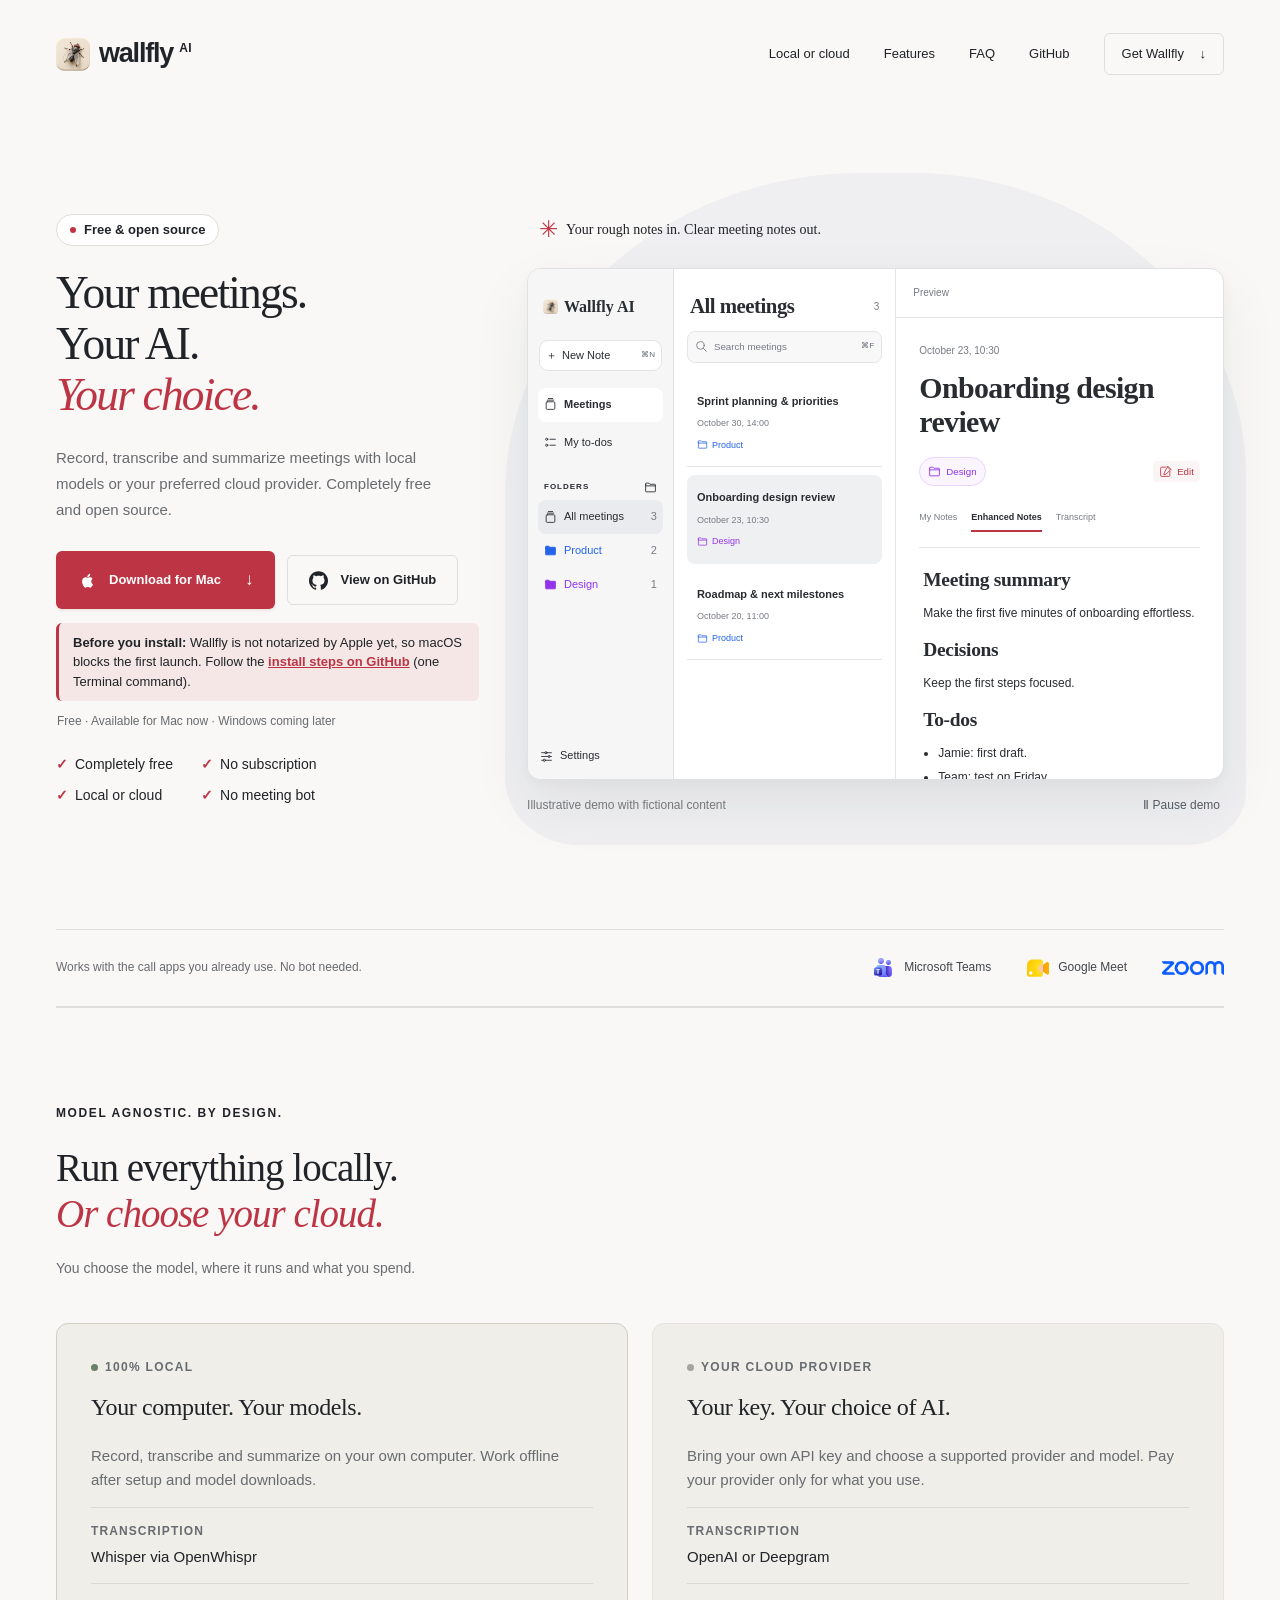
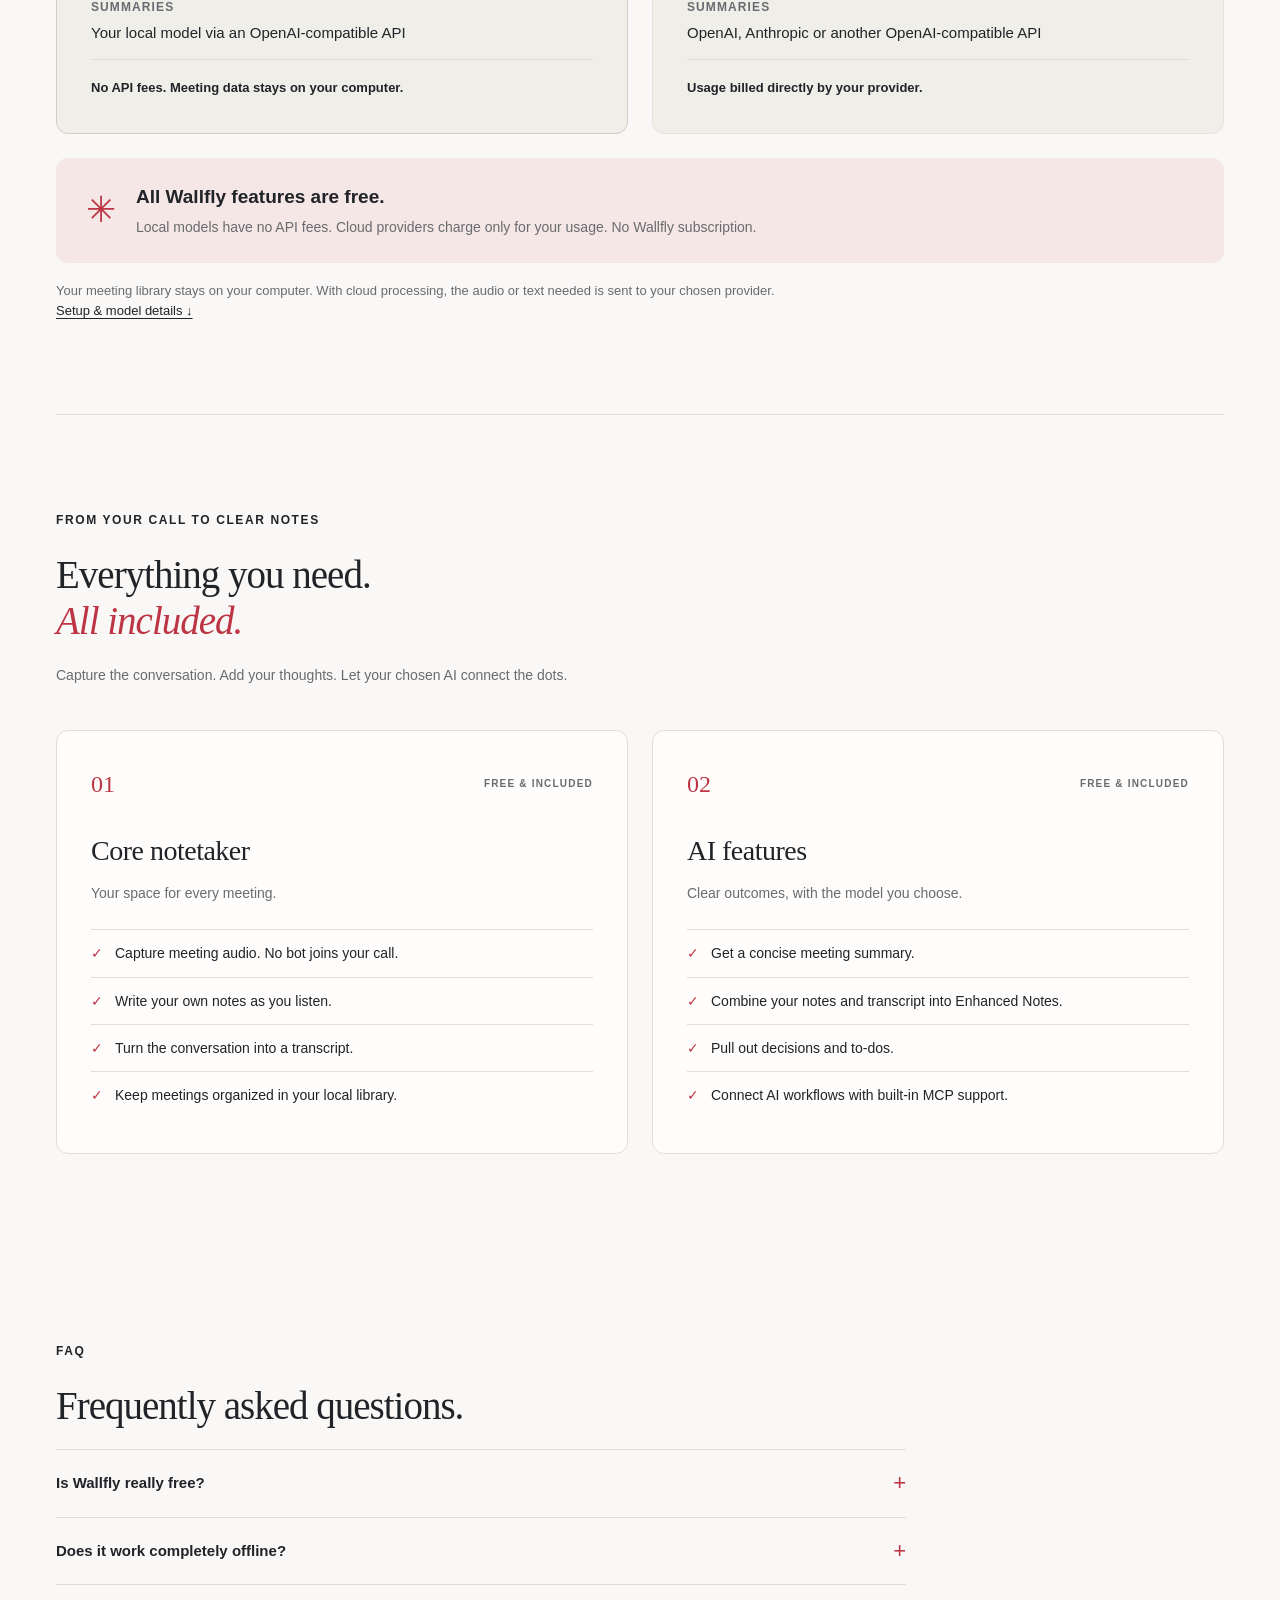
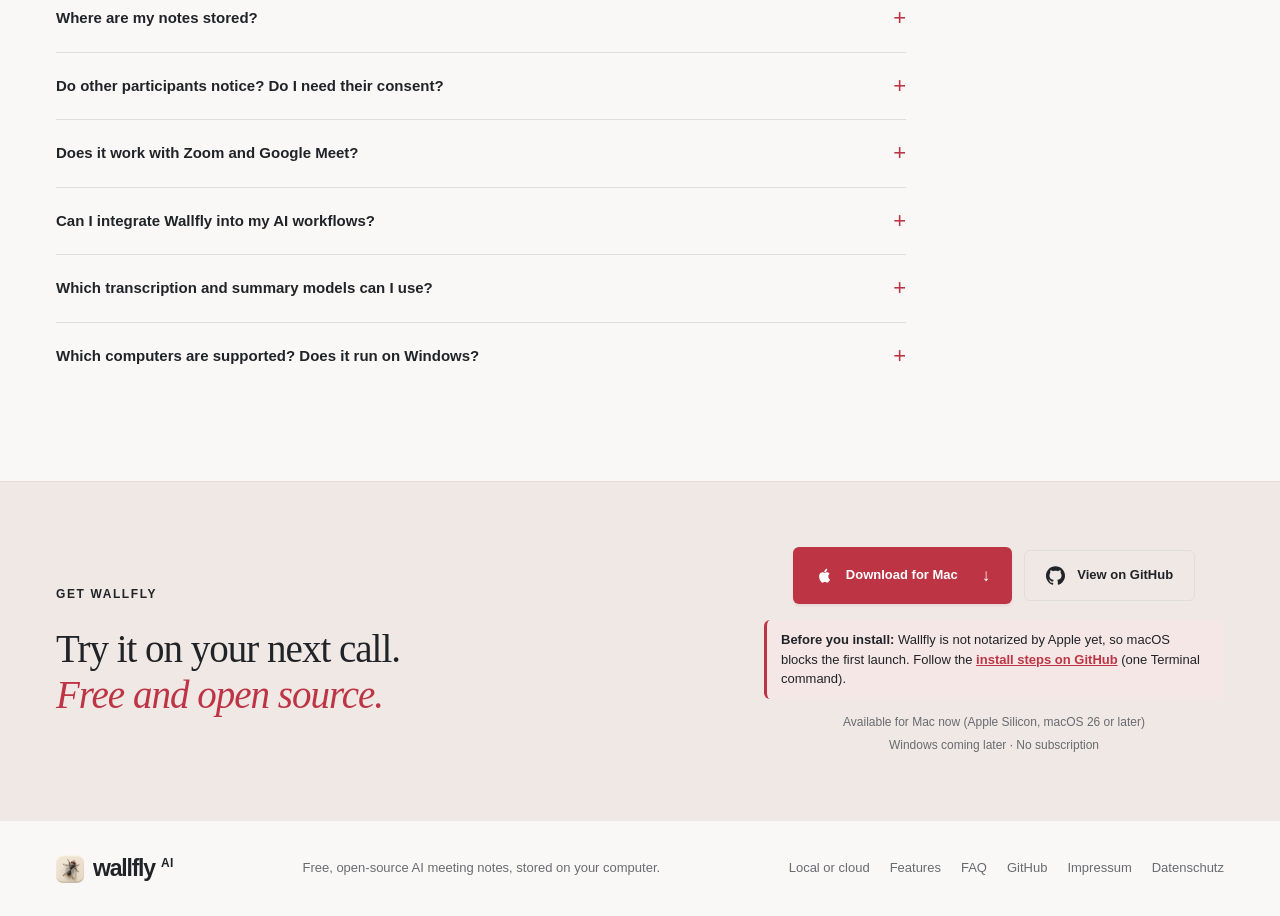
==== commit ddab3d8c: "Add installation notes and styles for improved user guidance" ====
--- a/index.html
+++ b/index.html
@@ -30,6 +30,7 @@
           <a class="button button-secondary js-github" hidden><svg viewBox="0 0 24 24" aria-hidden="true"><path d="M12 .297c-6.63 0-12 5.373-12 12 0 5.303 3.438 9.8 8.205 11.385.6.113.82-.258.82-.577 0-.285-.01-1.04-.015-2.04-3.338.724-4.042-1.61-4.042-1.61C4.422 18.07 3.633 17.7 3.633 17.7c-1.087-.744.084-.729.084-.729 1.205.084 1.838 1.236 1.838 1.236 1.07 1.835 2.809 1.305 3.495.998.108-.776.417-1.305.76-1.605-2.665-.3-5.466-1.332-5.466-5.93 0-1.31.465-2.38 1.235-3.22-.135-.303-.54-1.523.105-3.176 0 0 1.005-.322 3.3 1.23.96-.267 1.98-.399 3-.405 1.02.006 2.04.138 3 .405 2.28-1.552 3.285-1.23 3.285-1.23.645 1.653.24 2.873.12 3.176.765.84 1.23 1.91 1.23 3.22 0 4.61-2.805 5.625-5.475 5.92.42.36.81 1.096.81 2.22 0 1.606-.015 2.896-.015 3.286 0 .315.21.69.825.57C20.565 22.092 24 17.592 24 12.297c0-6.627-5.373-12-12-12"/></svg>View on GitHub</a>
           <span class="coming-soon js-coming-soon">Download coming soon</span>
         </div>
+        <p class="install-note js-install-note" hidden><strong>Before you install:</strong> Wallfly is not notarized by Apple yet, so macOS blocks the first launch. Follow the <a class="js-install-link">install steps on GitHub</a> (one Terminal command).</p>
         <p class="button-note">Free · Available for Mac now · Windows coming later</p>
         <ul class="trust-row" aria-label="Key facts">
           <li>Completely free</li>
@@ -209,6 +210,7 @@
             <a class="button button-secondary js-github" hidden><svg viewBox="0 0 24 24" aria-hidden="true"><path d="M12 .297c-6.63 0-12 5.373-12 12 0 5.303 3.438 9.8 8.205 11.385.6.113.82-.258.82-.577 0-.285-.01-1.04-.015-2.04-3.338.724-4.042-1.61-4.042-1.61C4.422 18.07 3.633 17.7 3.633 17.7c-1.087-.744.084-.729.084-.729 1.205.084 1.838 1.236 1.838 1.236 1.07 1.835 2.809 1.305 3.495.998.108-.776.417-1.305.76-1.605-2.665-.3-5.466-1.332-5.466-5.93 0-1.31.465-2.38 1.235-3.22-.135-.303-.54-1.523.105-3.176 0 0 1.005-.322 3.3 1.23.96-.267 1.98-.399 3-.405 1.02.006 2.04.138 3 .405 2.28-1.552 3.285-1.23 3.285-1.23.645 1.653.24 2.873.12 3.176.765.84 1.23 1.91 1.23 3.22 0 4.61-2.805 5.625-5.475 5.92.42.36.81 1.096.81 2.22 0 1.606-.015 2.896-.015 3.286 0 .315.21.69.825.57C20.565 22.092 24 17.592 24 12.297c0-6.627-5.373-12-12-12"/></svg>View on GitHub</a>
             <span class="coming-soon js-coming-soon">Download coming soon</span>
           </div>
+          <p class="install-note js-install-note" hidden><strong>Before you install:</strong> Wallfly is not notarized by Apple yet, so macOS blocks the first launch. Follow the <a class="js-install-link">install steps on GitHub</a> (one Terminal command).</p>
           <p>Available for Mac now (Apple Silicon, macOS 26 or later)<br>Windows coming later · No subscription</p>
         </div>
       </div>
--- a/styles.css
+++ b/styles.css
@@ -291,8 +291,8 @@
   --demo-soft:#f7f7f8;
   --demo-line:#e3e4e7;
   --demo-muted:#777b82;
-  --folder-product:#626b75;
-  --folder-design:#858b94;
+  --folder-product:#2563eb;
+  --folder-design:#9333ea;
   position:relative;
   background:var(--demo-paper);
   border:1px solid #e0e1e4;
@@ -559,8 +559,8 @@
 
 .demo-assigned-folder {
   color:var(--folder-product);
-  background:#f1f3f5;
-  border-color:#dfe3e7;
+  background:#eff6ff;
+  border-color:#bfdbfe;
 }
 
 .folder-design {
@@ -568,8 +568,8 @@
 }
 
 .demo-assigned-folder.folder-design {
-  background:#f5f5f6;
-  border-color:#e3e4e7;
+  background:#faf5ff;
+  border-color:#e9d5ff;
 }
 
 .demo-edit {
@@ -996,6 +996,30 @@
   line-height:1.9;
 }
 
+.install-note,
+.download-action .install-note {
+  max-width:460px;
+  margin:14px 0 0;
+  padding:10px 14px;
+  background:var(--rose);
+  border-left:3px solid var(--red);
+  border-radius:6px;
+  font-size:13px;
+  line-height:1.5;
+  color:var(--ink);
+  text-align:left;
+}
+
+.download-action .install-note {
+  margin:16px auto 0;
+}
+
+.install-note a {
+  color:var(--red);
+  font-weight:600;
+  text-decoration:underline;
+}
+
 .faq>.section-heading,.faq-item {
   max-width:850px;
 }
